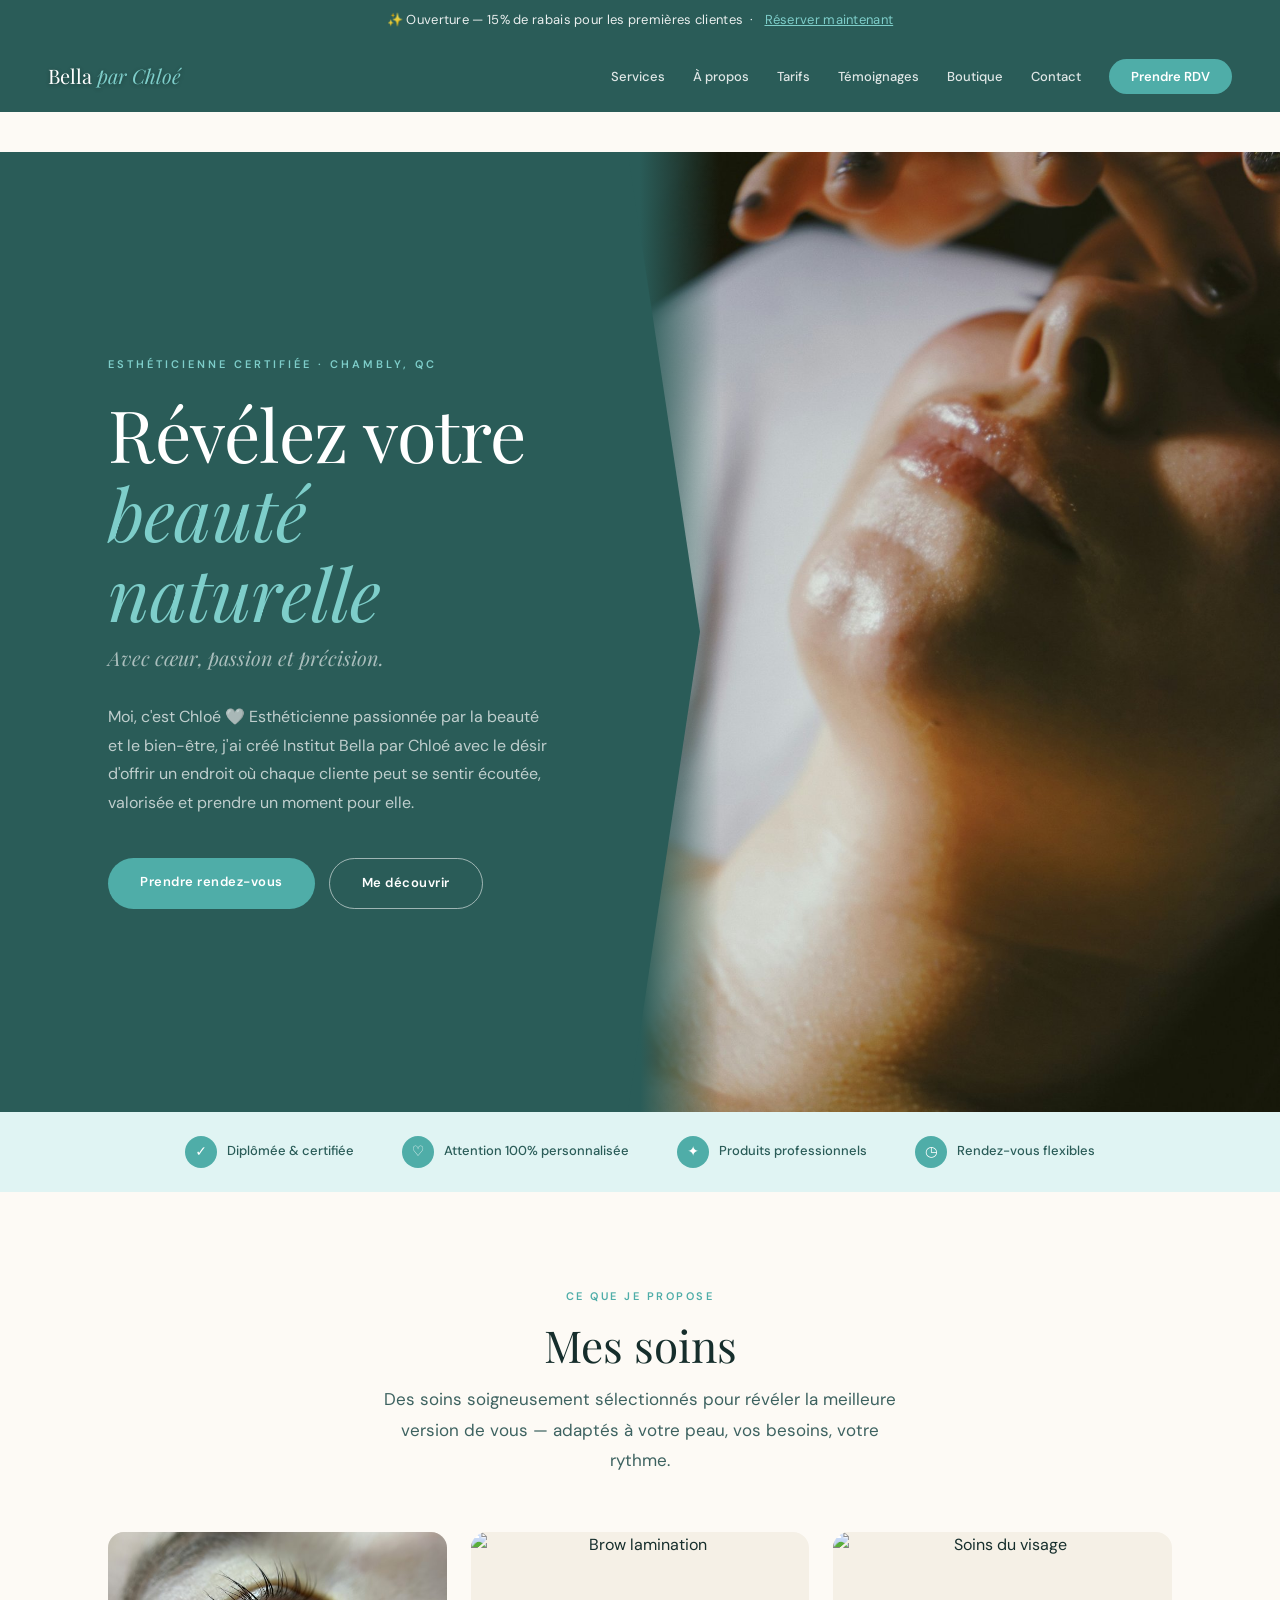
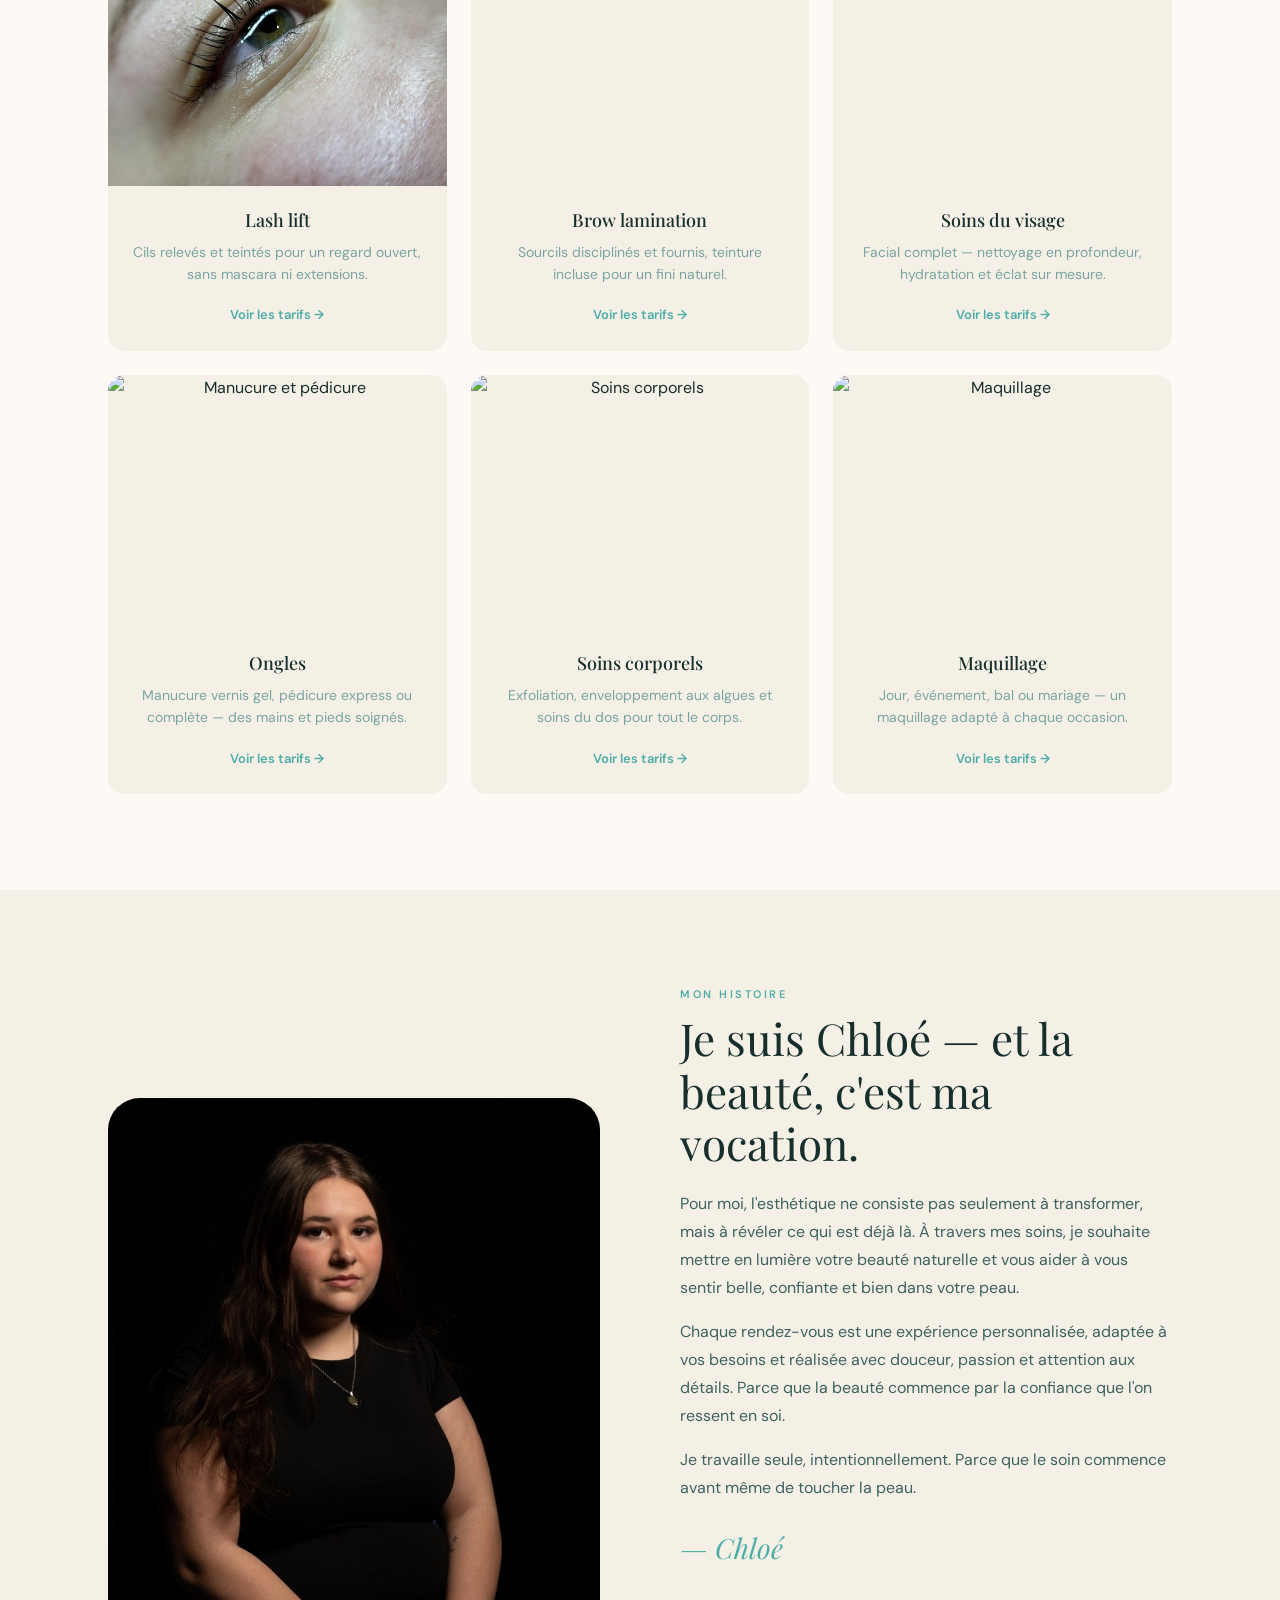
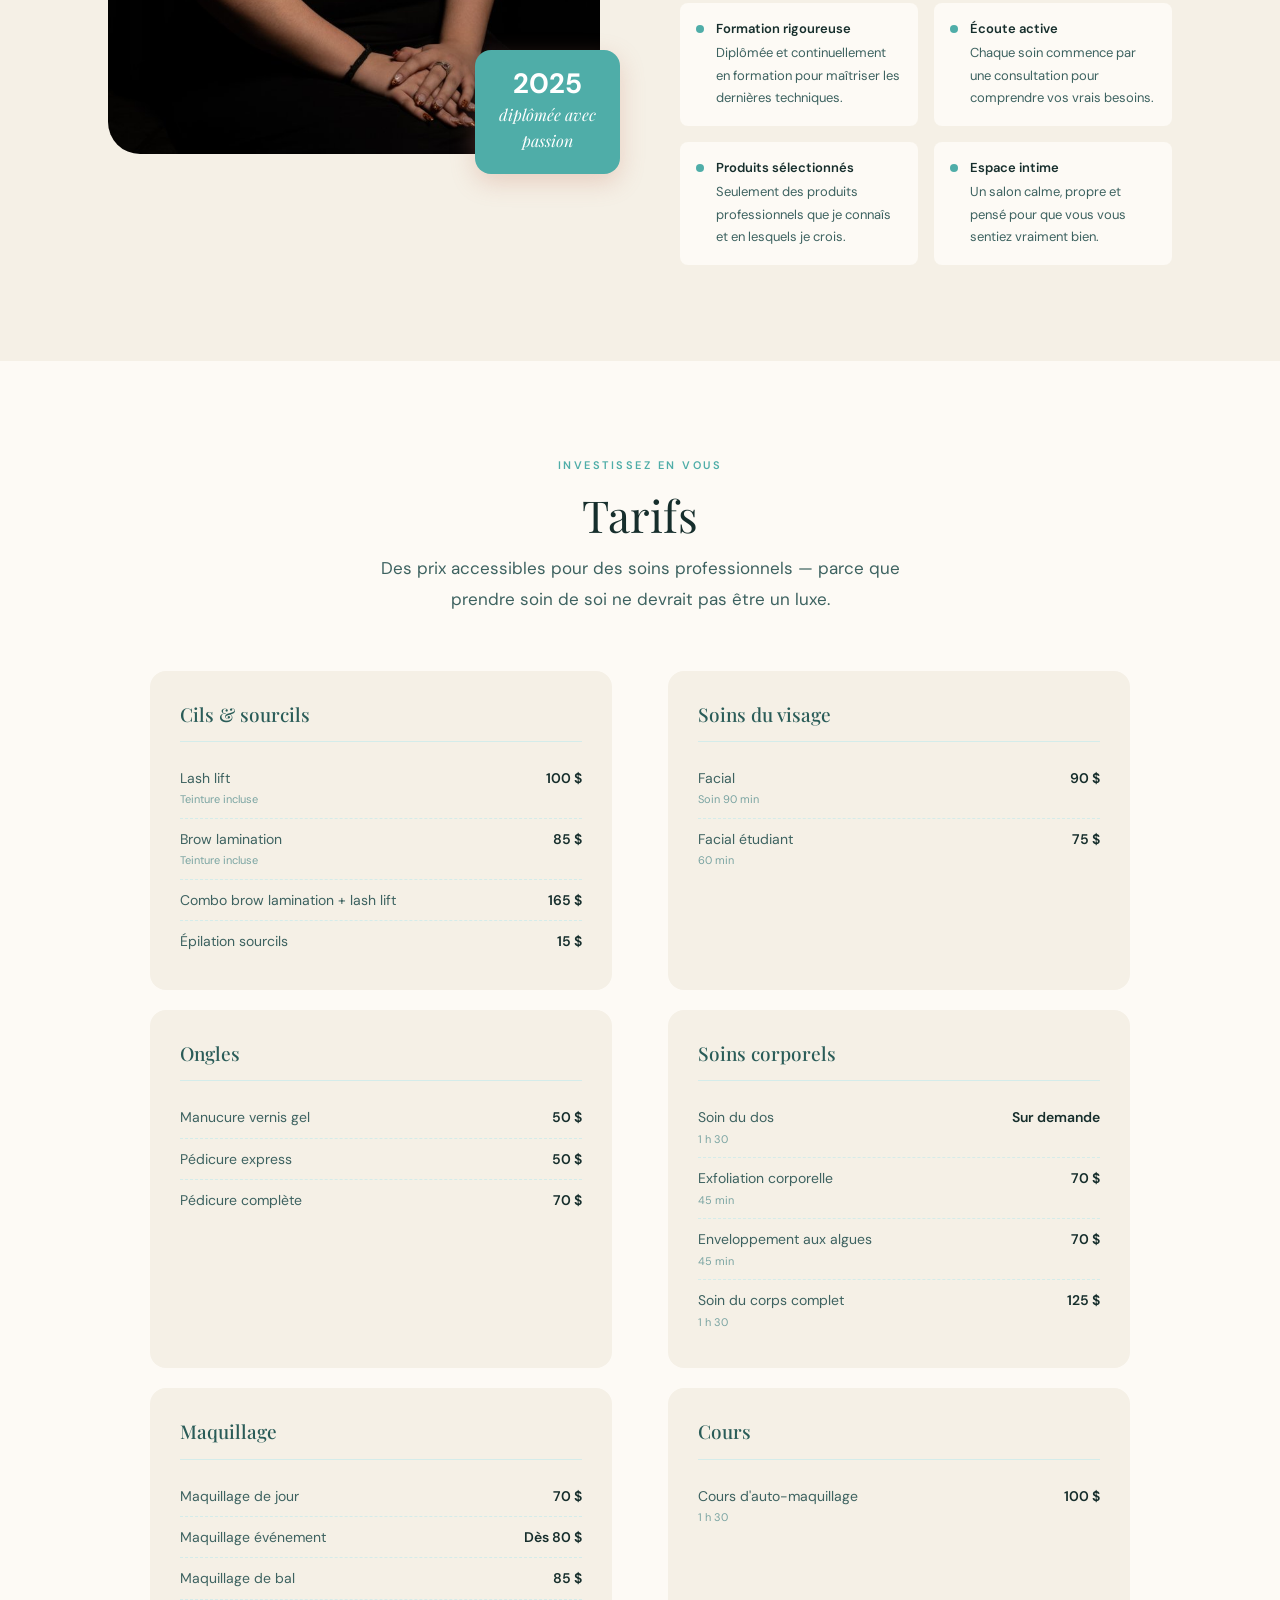
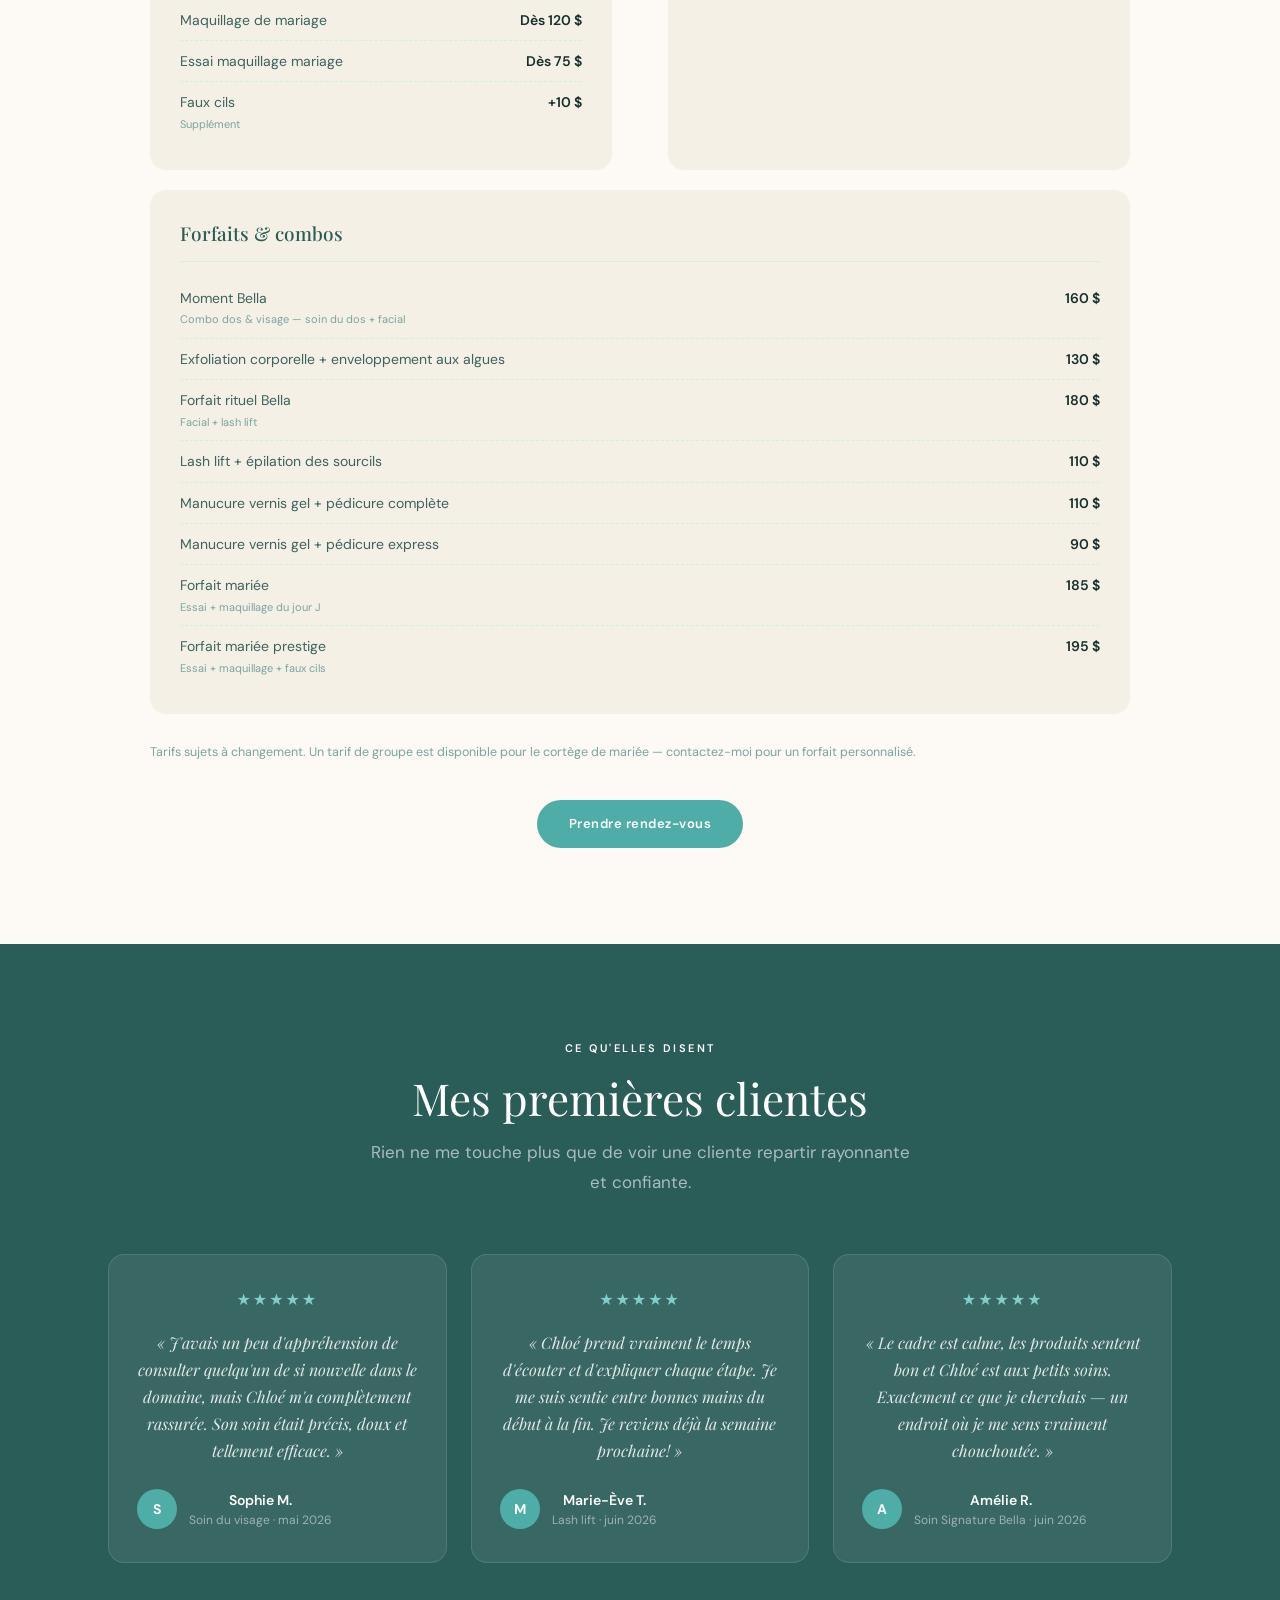
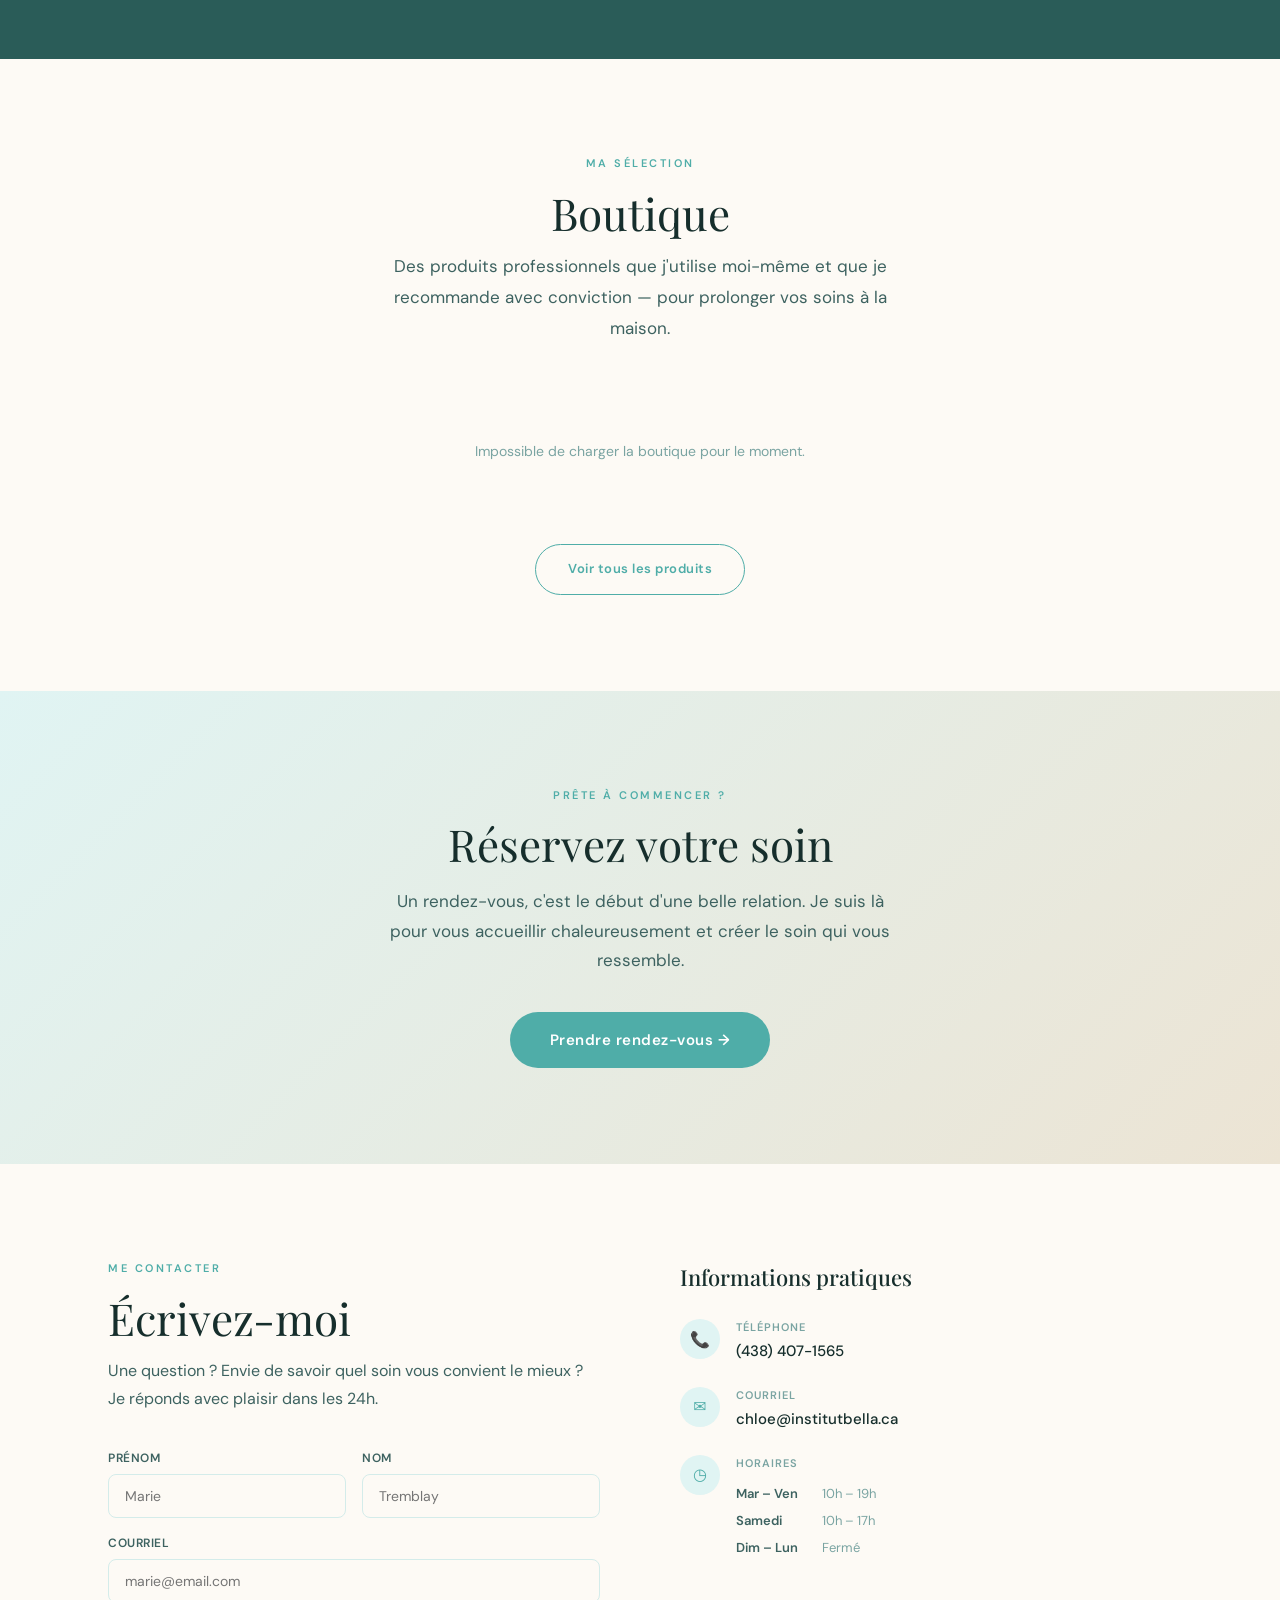
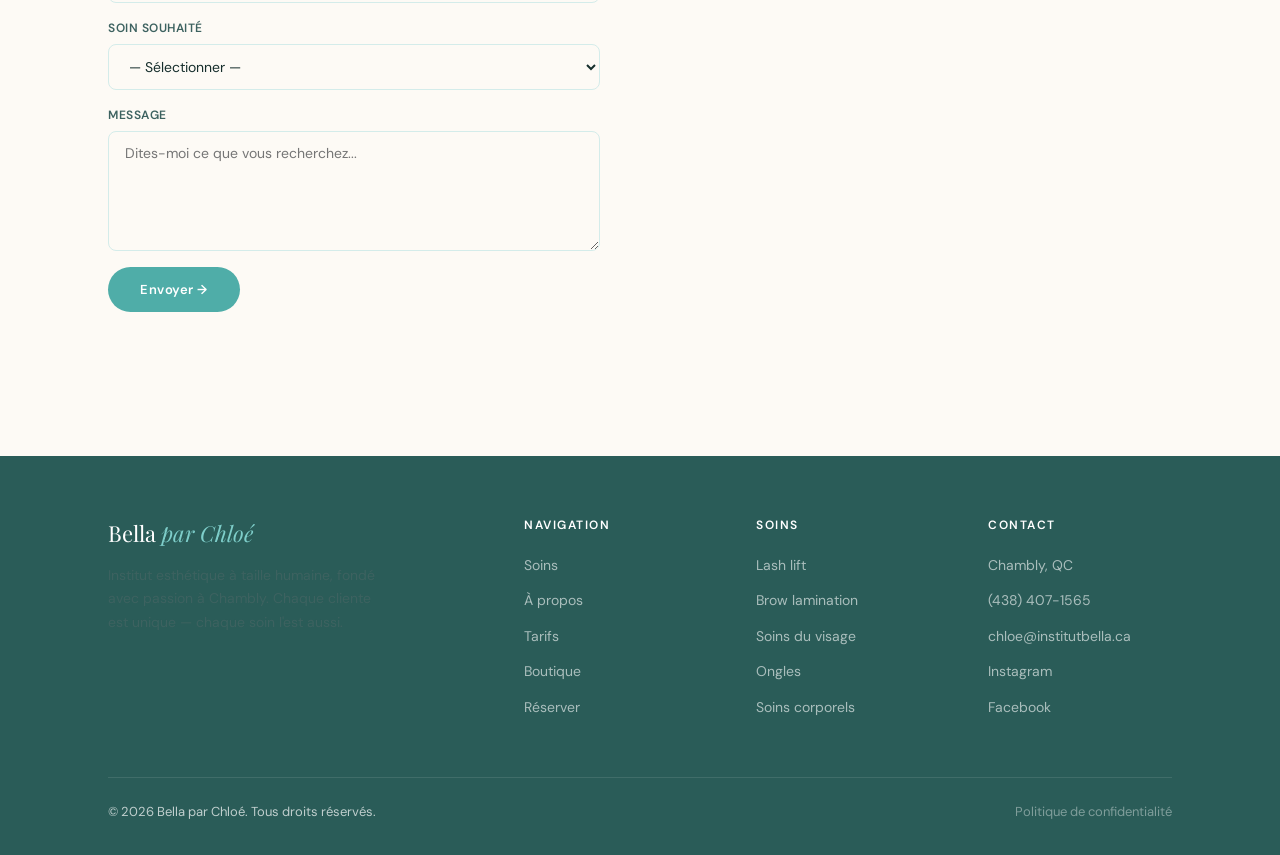
==== index.html @ 5f9c28c4 "Remove home street address from contact section; restore phone icon" ====
<!DOCTYPE html>
<html lang="fr">
<head>
  <meta charset="UTF-8">
  <meta name="viewport" content="width=device-width, initial-scale=1.0">
  <title>Bella par Chloé — Variant C (Warm Personal Brand)</title>
  <link rel="preconnect" href="https://fonts.googleapis.com">
  <link rel="preconnect" href="https://fonts.gstatic.com" crossorigin>
  <link rel="preload" as="image" href="images/hero-facial.jpg" fetchpriority="high">
  <link href="https://fonts.googleapis.com/css2?family=Playfair+Display:ital,wght@0,400;0,500;1,400;1,500&family=DM+Sans:wght@300;400;500;600&display=swap" rel="stylesheet">
  <link rel="stylesheet" href="css/shared.css">
  <style>
    body { overflow-x: hidden; }

    /* ── TYPOGRAPHY ── */
    h1 {
      font-family: var(--font-display);
      font-size: clamp(42px, 6vw, 72px);
      font-weight: 400;
      line-height: 1.1;
      letter-spacing: -0.5px;
      color: var(--ink);
    }
    h2 {
      font-family: var(--font-display);
      font-size: clamp(28px, 4vw, 44px);
      font-weight: 400;
      line-height: 1.2;
      color: var(--ink);
      margin-bottom: 12px;
    }
    h3 {
      font-family: var(--font-display);
      font-size: 22px;
      font-weight: 500;
      color: var(--ink);
      margin-bottom: 8px;
    }
    h4 {
      font-family: var(--font-body);
      font-size: 11px;
      font-weight: 600;
      letter-spacing: 2.5px;
      text-transform: uppercase;
      color: var(--rose);
      margin-bottom: 14px;
    }
    p { color: var(--ink-soft); line-height: 1.75; }

    /* ── LAYOUT ── */
    .section {
      padding: var(--section-pad) 0;
    }
    .text-center { text-align: center; }
    .section-subtitle {
      font-size: 17px;
      color: var(--ink-soft);
      max-width: 540px;
      margin: 0 auto 56px;
      line-height: 1.8;
    }

    /* ── ANNOUNCEMENT ── */
    .announcement {
      background: var(--plum);
      color: rgba(255,255,255,0.9);
      text-align: center;
      font-size: 13px;
      font-weight: 400;
      letter-spacing: 0.3px;
      padding: 10px 20px;
      height: 40px;
      display: flex;
      align-items: center;
      justify-content: center;
      gap: 8px;
      transition: transform 0.3s;
      position: relative;
      z-index: 200;
    }
    .announcement a { color: var(--rose-light); text-decoration: underline; }

    /* ── NAV ── */
    .nav {
      position: fixed;
      top: 40px;
      left: 0; right: 0;
      z-index: 100;
      padding: 0 48px;
      height: 72px;
      display: flex;
      align-items: center;
      justify-content: space-between;
      background: var(--plum);
      transition: background 0.4s, box-shadow 0.3s, top 0.3s;
    }
    .nav.scrolled {
      background: rgba(253, 250, 247, 0.96);
      backdrop-filter: blur(12px);
      box-shadow: 0 1px 0 var(--divider);
    }
    .nav-logo {
      font-family: var(--font-display);
      font-size: 20px;
      font-weight: 400;
      color: #fff;
      white-space: nowrap;
      flex-shrink: 0;
      transition: color 0.3s;
      text-shadow: 0 1px 4px rgba(0,0,0,0.3);
    }
    .nav-logo em { font-style: italic; color: var(--rose-light); }
    .nav.scrolled .nav-logo { color: var(--ink); }
    .nav.scrolled .nav-logo em { color: var(--rose); }
    .nav-links {
      display: flex;
      align-items: center;
      gap: 28px;
      list-style: none;
      margin: 0; padding: 0;
    }
    .nav-links li { list-style: none; }
    .nav-links li::marker { content: ''; display: none; }
    .nav-link {
      font-size: 13px;
      font-weight: 500;
      color: rgba(255,255,255,0.85);
      transition: color 0.3s;
      white-space: nowrap;
    }
    .nav.scrolled .nav-link { color: var(--ink-soft); }
    .nav-link:hover, .nav.scrolled .nav-link:hover { color: var(--rose); }
    .nav-cta {
      font-size: 13px;
      font-weight: 600;
      padding: 9px 22px;
      background: var(--rose);
      color: #fff;
      border-radius: var(--radius-pill);
      transition: all 0.3s;
      white-space: nowrap;
    }
    .nav-cta:hover { background: var(--rose-hover); transform: translateY(-1px); }
    .nav.scrolled .nav-cta { background: var(--rose); color: #fff; }

    /* hamburger */
    .nav-hamburger {
      display: none;
      flex-direction: column;
      gap: 5px;
      cursor: pointer;
      padding: 4px;
      background: none;
      border: none;
      appearance: none;
      -webkit-appearance: none;
      list-style: none;
      flex-shrink: 0;
      outline: none;
    }
    .nav-hamburger span {
      display: block;
      width: 24px;
      height: 2px;
      background: rgba(255,255,255,0.85);
      transition: all 0.3s;
      border-radius: 2px;
      pointer-events: none;
    }
    .nav.scrolled .nav-hamburger span { background: var(--ink); }
    .nav-hamburger.open span:nth-child(1) { transform: translateY(7px) rotate(45deg); }
    .nav-hamburger.open span:nth-child(2) { opacity: 0; }
    .nav-hamburger.open span:nth-child(3) { transform: translateY(-7px) rotate(-45deg); }

    /* mobile drawer */
    .nav-drawer {
      display: none;
      position: fixed;
      top: 112px;
      left: 0; right: 0;
      background: var(--cream);
      box-shadow: 0 8px 32px rgba(74, 45, 53, 0.12);
      z-index: 99;
      padding: 16px 32px 32px;
      flex-direction: column;
      border-top: 2px solid var(--rose-pale);
    }
    .nav-drawer.open { display: flex; }
    .nav-drawer a {
      display: block;
      padding: 14px 0;
      font-size: 14px;
      font-weight: 500;
      color: var(--ink-soft);
      border-bottom: 1px solid var(--divider);
      transition: color 0.2s;
    }
    .nav-drawer a:last-child { border-bottom: none; }
    .nav-drawer a:hover { color: var(--rose); }
    .nav-drawer .drawer-cta {
      margin-top: 16px;
      text-align: center;
      background: var(--rose);
      color: #fff;
      border-radius: var(--radius-pill);
      border-bottom: none;
      padding: 14px;
    }
    .nav-drawer .drawer-cta:hover { background: var(--rose-hover); color: #fff; }

    /* ── HERO ── */
    .hero {
      position: relative;
      min-height: 100vh;
      display: grid;
      grid-template-columns: 1fr 1fr;
      padding-top: 112px;
    }
    .hero-left {
      background: var(--plum);
      display: flex;
      flex-direction: column;
      justify-content: center;
      padding: 80px clamp(32px, 5vw, 80px) 80px clamp(32px, calc((100vw - 1160px)/2 + 48px), 160px);
      position: relative;
    }
    .hero-left::after {
      content: '';
      position: absolute;
      right: -60px;
      top: 0; bottom: 0;
      width: 120px;
      background: var(--plum);
      clip-path: polygon(0 0, 40% 0, 100% 50%, 40% 100%, 0 100%);
      z-index: 2;
    }
    .hero-tagline {
      font-size: 11px;
      font-weight: 600;
      letter-spacing: 3px;
      text-transform: uppercase;
      color: var(--rose-light);
      margin-bottom: 20px;
    }
    .hero h1 { color: #fff; margin-bottom: 8px; }
    .hero h1 em { font-style: italic; color: var(--rose-light); }
    .hero-sub {
      font-family: var(--font-display);
      font-size: 20px;
      font-weight: 400;
      font-style: italic;
      color: rgba(255,255,255,0.6);
      margin-bottom: 28px;
    }
    .hero-body {
      font-size: 16px;
      color: rgba(255,255,255,0.7);
      line-height: 1.8;
      max-width: 440px;
      margin-bottom: 40px;
    }
    .hero-btns { display: flex; gap: 14px; flex-wrap: wrap; }
    .hero-right {
      position: relative;
      overflow: hidden;
    }
    .hero-right img {
      width: 100%; height: 100%;
      object-fit: cover;
      object-position: center top;
    }
    .hero-right::before {
      content: '';
      position: absolute;
      left: 0; top: 0; bottom: 0;
      width: 80px;
      background: linear-gradient(90deg, var(--plum), transparent);
      z-index: 1;
    }

    /* ── TRUST BAR ── */
    .trust-bar {
      background: var(--rose-pale);
      padding: 24px 0;
    }
    .trust-bar-inner {
      display: flex;
      align-items: center;
      justify-content: center;
      gap: 48px;
      flex-wrap: wrap;
    }
    .trust-item {
      display: flex;
      align-items: center;
      gap: 10px;
      font-size: 13px;
      font-weight: 500;
      color: var(--plum);
    }
    .trust-icon {
      width: 32px; height: 32px;
      background: var(--rose);
      border-radius: 50%;
      display: flex;
      align-items: center;
      justify-content: center;
      color: #fff;
      font-size: 14px;
      flex-shrink: 0;
    }

    /* ── SERVICES ── */
    .services-grid {
      display: grid;
      grid-template-columns: repeat(3, 1fr);
      gap: 24px;
    }
    .service-card {
      background: var(--sand);
      border-radius: var(--radius-md);
      overflow: hidden;
      transition: transform 0.3s, box-shadow 0.3s;
      cursor: pointer;
    }
    .service-card:hover {
      transform: translateY(-4px);
      box-shadow: 0 12px 32px rgba(74, 45, 53, 0.12);
    }
    .service-img {
      aspect-ratio: 4/3;
      overflow: hidden;
    }
    .service-img img {
      width: 100%; height: 100%;
      object-fit: cover;
      transition: transform 0.5s ease;
    }
    .service-card:hover .service-img img { transform: scale(1.05); }
    .service-body { padding: 20px 24px 24px; }
    .service-body h3 { font-size: 18px; margin-bottom: 6px; }
    .service-body p { font-size: 14px; color: var(--muted); line-height: 1.6; margin-bottom: 16px; }
    .service-link {
      font-size: 13px;
      font-weight: 600;
      color: var(--rose);
      display: inline-flex;
      align-items: center;
      gap: 6px;
      transition: gap 0.2s;
    }
    .service-link:hover { gap: 10px; }

    /* ── ABOUT — JE SUIS CHLOÉ ── */
    .about-section { background: var(--sand); }
    .about-grid {
      display: grid;
      grid-template-columns: 1fr 1fr;
      gap: 80px;
      align-items: center;
    }
    .about-img-wrap {
      position: relative;
    }
    .about-img-main {
      border-radius: var(--radius-lg);
      overflow: hidden;
      aspect-ratio: 3/4;
    }
    .about-img-main img { width: 100%; height: 100%; object-fit: cover; }
    .about-badge {
      position: absolute;
      bottom: -20px;
      right: -20px;
      background: var(--rose);
      color: #fff;
      border-radius: var(--radius-md);
      padding: 20px 24px;
      font-family: var(--font-display);
      font-size: 16px;
      font-style: italic;
      text-align: center;
      box-shadow: 0 8px 24px rgba(200,129,106,0.3);
    }
    .about-badge strong {
      display: block;
      font-family: var(--font-body);
      font-size: 28px;
      font-style: normal;
      font-weight: 700;
      line-height: 1;
      margin-bottom: 4px;
    }
    .about-content h4 { margin-bottom: 8px; }
    .about-content h2 { margin-bottom: 20px; }
    .about-content p { margin-bottom: 16px; font-size: 16px; }
    .about-signature {
      font-family: var(--font-display);
      font-size: 28px;
      font-style: italic;
      color: var(--rose);
      margin-top: 24px;
    }
    .about-values {
      display: grid;
      grid-template-columns: 1fr 1fr;
      gap: 16px;
      margin-top: 32px;
    }
    .about-value {
      background: var(--cream);
      border-radius: var(--radius-sm);
      padding: 16px;
      display: flex;
      gap: 12px;
      align-items: flex-start;
    }
    .value-dot {
      width: 8px; height: 8px;
      border-radius: 50%;
      background: var(--rose);
      flex-shrink: 0;
      margin-top: 6px;
    }
    .about-value p { font-size: 13px; color: var(--ink-soft); margin: 0; }
    .about-value strong { display: block; font-size: 13px; font-weight: 600; color: var(--ink); margin-bottom: 2px; }

    /* ── PRICING ── */
    .pricing-grid {
      display: grid;
      grid-template-columns: repeat(3, 1fr);
      gap: 24px;
      max-width: 900px;
      margin: 0 auto;
    }
    .pricing-card {
      background: var(--sand);
      border-radius: var(--radius-md);
      padding: 36px 28px;
      position: relative;
      transition: transform 0.3s, box-shadow 0.3s;
      border: 1.5px solid transparent;
    }
    .pricing-card:hover {
      transform: translateY(-4px);
      box-shadow: 0 12px 32px rgba(74,45,53,0.1);
    }
    .pricing-card.featured {
      background: var(--plum);
      border-color: var(--rose);
    }
    .pricing-card.featured h3,
    .pricing-card.featured .price,
    .pricing-card.featured .price-period,
    .pricing-card.featured li { color: #fff; }
    .pricing-card.featured .pricing-desc { color: rgba(255,255,255,0.65); }
    .pricing-badge {
      position: absolute;
      top: -12px; left: 50%; transform: translateX(-50%);
      background: var(--rose);
      color: #fff;
      font-size: 11px;
      font-weight: 600;
      letter-spacing: 1px;
      text-transform: uppercase;
      padding: 4px 16px;
      border-radius: var(--radius-pill);
    }
    .pricing-card h3 { font-size: 18px; margin-bottom: 6px; color: var(--ink); }
    .pricing-desc { font-size: 13px; color: var(--muted); margin-bottom: 24px; }
    .price { font-family: var(--font-display); font-size: 44px; font-weight: 400; color: var(--ink); line-height: 1; }
    .price-period { font-size: 13px; color: var(--muted); margin-bottom: 24px; margin-top: 4px; }
    .pricing-features { list-style: none; margin-bottom: 28px; }
    .pricing-features li {
      font-size: 14px;
      color: var(--ink-soft);
      padding: 8px 0;
      border-bottom: 1px solid var(--divider);
      display: flex;
      align-items: center;
      gap: 8px;
    }
    .pricing-features li::before { content: '✓'; color: var(--rose); font-weight: 700; flex-shrink: 0; }
    .pricing-card.featured .pricing-features li { border-color: rgba(255,255,255,0.15); }
    .pricing-card.featured .pricing-features li::before { color: var(--rose-light); }

    /* ── PRICE MENU (real service list) ── */
    .price-categories {
      display: grid;
      grid-template-columns: repeat(2, 1fr);
      gap: 20px 56px;
      text-align: left;
      max-width: 980px;
      margin: 48px auto 0;
    }
    .price-category {
      background: var(--sand);
      border-radius: var(--radius-md);
      padding: 28px 30px;
    }
    .price-category h3 {
      font-family: var(--font-display);
      font-size: 19px;
      font-weight: 500;
      color: var(--plum);
      margin-bottom: 16px;
      padding-bottom: 12px;
      border-bottom: 1px solid var(--divider);
    }
    .price-list { list-style: none; }
    .price-list li {
      display: flex;
      align-items: baseline;
      justify-content: space-between;
      gap: 12px;
      padding: 9px 0;
      border-bottom: 1px dashed var(--divider);
      font-size: 14px;
    }
    .price-list li:last-child { border-bottom: none; }
    .price-list .item-name { color: var(--ink-soft); }
    .price-list .item-name small { display: block; color: var(--muted); font-size: 11px; margin-top: 2px; }
    .price-list .item-price { color: var(--ink); font-weight: 600; white-space: nowrap; font-family: var(--font-body); }
    .price-category.full { grid-column: 1 / -1; }
    .price-note {
      max-width: 980px;
      margin: 28px auto 0;
      font-size: 12.5px;
      color: var(--muted);
      text-align: left;
      line-height: 1.7;
    }
    @media (max-width: 800px) {
      .price-categories { grid-template-columns: 1fr; }
    }

    /* ── TESTIMONIALS ── */
    .testimonials-section { background: var(--plum); }
    .testimonials-section h2, .testimonials-section h4 { color: #fff; }
    .testimonials-section .section-subtitle { color: rgba(255,255,255,0.6); }
    .testimonials-grid {
      display: grid;
      grid-template-columns: repeat(3, 1fr);
      gap: 24px;
    }
    .testimonial-card {
      background: rgba(255,255,255,0.07);
      border: 1px solid rgba(255,255,255,0.12);
      border-radius: var(--radius-md);
      padding: 32px 28px;
      transition: background 0.3s;
    }
    .testimonial-card:hover { background: rgba(255,255,255,0.11); }
    .stars { color: var(--rose-light); font-size: 16px; letter-spacing: 2px; margin-bottom: 16px; }
    .testimonial-text {
      font-family: var(--font-display);
      font-size: 16px;
      font-style: italic;
      color: rgba(255,255,255,0.85);
      line-height: 1.7;
      margin-bottom: 24px;
    }
    .testimonial-author {
      display: flex;
      align-items: center;
      gap: 12px;
    }
    .author-avatar {
      width: 40px; height: 40px;
      border-radius: 50%;
      background: var(--rose);
      display: flex;
      align-items: center;
      justify-content: center;
      color: #fff;
      font-weight: 700;
      font-size: 14px;
      flex-shrink: 0;
    }
    .author-name { font-size: 14px; font-weight: 600; color: #fff; }
    .author-detail { font-size: 12px; color: rgba(255,255,255,0.5); }

    /* ── BOOKING CTA ── */
    .booking-cta {
      background: linear-gradient(135deg, var(--rose-pale) 0%, var(--sand-mid) 100%);
      text-align: center;
      padding: var(--section-pad) 0;
    }
    .booking-cta h2 { margin-bottom: 16px; }
    .booking-cta p { font-size: 17px; color: var(--ink-soft); max-width: 520px; margin: 0 auto 36px; }
    .booking-cta .btn-rose { font-size: 15px; padding: 16px 40px; }

    /* ── CONTACT ── */
    .contact-grid {
      display: grid;
      grid-template-columns: 1fr 1fr;
      gap: 80px;
      align-items: start;
    }
    .contact-form { display: flex; flex-direction: column; gap: 16px; }
    .form-row { display: grid; grid-template-columns: 1fr 1fr; gap: 16px; }
    .form-group { display: flex; flex-direction: column; gap: 6px; }
    .form-group label { font-size: 12px; font-weight: 600; letter-spacing: 0.5px; text-transform: uppercase; color: var(--ink-soft); }
    .form-group input,
    .form-group select,
    .form-group textarea {
      padding: 12px 16px;
      border: 1.5px solid var(--divider);
      border-radius: var(--radius-sm);
      font-family: var(--font-body);
      font-size: 14px;
      color: var(--ink);
      background: var(--cream);
      transition: border-color 0.2s;
      outline: none;
    }
    .form-group input:focus,
    .form-group select:focus,
    .form-group textarea:focus { border-color: var(--rose); }
    .form-group textarea { resize: vertical; min-height: 120px; }
    .contact-info h3 { margin-bottom: 24px; }
    .info-item {
      display: flex;
      gap: 16px;
      margin-bottom: 24px;
      align-items: flex-start;
    }
    .info-icon {
      width: 40px; height: 40px;
      border-radius: 50%;
      background: var(--rose-pale);
      display: flex; align-items: center; justify-content: center;
      color: var(--rose); font-size: 16px; flex-shrink: 0;
    }
    .info-label { font-size: 11px; font-weight: 600; text-transform: uppercase; letter-spacing: 1px; color: var(--muted); }
    .info-value { font-size: 15px; color: var(--ink); font-weight: 500; margin-top: 2px; }
    .hours-grid { display: grid; grid-template-columns: auto 1fr; gap: 6px 24px; margin-top: 12px; }
    .hours-day { font-size: 13px; font-weight: 600; color: var(--ink-soft); }
    .hours-time { font-size: 13px; color: var(--muted); }

    /* ── FOOTER ── */
    .footer { background: var(--plum); color: rgba(255,255,255,0.7); padding: 60px 0 32px; }
    .footer-grid {
      display: grid;
      grid-template-columns: 2fr 1fr 1fr 1fr;
      gap: 48px;
      margin-bottom: 48px;
    }
    .footer-brand .logo { font-family: var(--font-display); font-size: 22px; color: #fff; margin-bottom: 12px; }
    .footer-brand .logo em { font-style: italic; color: var(--rose-light); }
    .footer-brand p { font-size: 14px; line-height: 1.7; max-width: 280px; }
    .footer-col h5 { font-size: 12px; font-weight: 600; letter-spacing: 1.5px; text-transform: uppercase; color: #fff; margin-bottom: 16px; }
    .footer-links li { margin-bottom: 10px; }
    .footer-links a { font-size: 14px; color: rgba(255,255,255,0.6); transition: color 0.2s; }
    .footer-links a:hover { color: var(--rose-light); }
    .footer-bottom {
      border-top: 1px solid rgba(255,255,255,0.1);
      padding-top: 24px;
      display: flex;
      justify-content: space-between;
      align-items: center;
      font-size: 13px;
    }

    /* ── RESPONSIVE ── */
    @media (max-width: 1024px) {
      .nav { padding: 0 24px; }
      .nav-links { display: none; }
      .nav-hamburger { display: flex; }
      .hero { grid-template-columns: 1fr; }
      .hero-left::after { display: none; }
      .hero-right { display: none; }
      .hero-left { padding: 60px 32px; }
      .about-grid { grid-template-columns: 1fr; gap: 40px; }
      .about-badge { right: 20px; }
      .contact-grid { grid-template-columns: 1fr; }
      .footer-grid { grid-template-columns: 1fr 1fr; }
      .services-grid { grid-template-columns: repeat(2, 1fr); }
      .products-grid { grid-template-columns: repeat(2, 1fr); }
    }
    @media (max-width: 768px) {
      :root { --section-pad: 64px; }
      .container { padding: 0 24px; }
      .trust-bar-inner { gap: 24px; }
      .pricing-grid { grid-template-columns: 1fr; max-width: 360px; margin: 0 auto; }
      .testimonials-grid { grid-template-columns: 1fr; }
      .footer-grid { grid-template-columns: 1fr; gap: 32px; }
      .footer-bottom { flex-direction: column; gap: 8px; text-align: center; }
      .form-row { grid-template-columns: 1fr; }
    }
    @media (max-width: 480px) {
      .services-grid { grid-template-columns: 1fr; }
      .products-grid { grid-template-columns: 1fr; }
    }
  </style>
</head>
<body>

  <!-- ANNOUNCEMENT -->
  <div class="announcement" id="announcement">
    ✨ Ouverture — 15% de rabais pour les premières clientes &nbsp;·&nbsp;
    <a href="#booking">Réserver maintenant</a>
  </div>

  <!-- NAV -->
  <nav class="nav" id="navbar">
    <a href="#" class="nav-logo">Bella <em>par Chloé</em></a>
    <ul class="nav-links">
      <li><a href="#services" class="nav-link">Services</a></li>
      <li><a href="#about" class="nav-link">À propos</a></li>
      <li><a href="#pricing" class="nav-link">Tarifs</a></li>
      <li><a href="#testimonials" class="nav-link">Témoignages</a></li>
      <li><a href="#boutique" class="nav-link">Boutique</a></li>
      <li><a href="#contact" class="nav-link">Contact</a></li>
      <li><a href="#booking" class="nav-cta">Prendre RDV</a></li>
    </ul>
    <button class="nav-hamburger" id="hamburger" aria-label="Menu">
      <span></span><span></span><span></span>
    </button>
  </nav>

  <!-- MOBILE DRAWER -->
  <div class="nav-drawer" id="nav-drawer">
    <a href="#services">Services</a>
    <a href="#about">À propos</a>
    <a href="#pricing">Tarifs</a>
    <a href="#testimonials">Témoignages</a>
    <a href="#boutique">Boutique</a>
    <a href="#contact">Contact</a>
    <a href="#booking" class="drawer-cta">Prendre rendez-vous</a>
  </div>

  <!-- HERO -->
  <section class="hero" id="home">
    <div class="hero-left">
      <p class="hero-tagline">Esthéticienne certifiée · Chambly, QC</p>
      <h1>Révélez votre<br><em>beauté naturelle</em></h1>
      <p class="hero-sub">Avec cœur, passion et précision.</p>
      <p class="hero-body">Moi, c'est Chloé 🤍 Esthéticienne passionnée par la beauté et le bien-être, j'ai créé Institut Bella par Chloé avec le désir d'offrir un endroit où chaque cliente peut se sentir écoutée, valorisée et prendre un moment pour elle.</p>
      <div class="hero-btns">
        <a href="#booking" class="btn btn-rose">Prendre rendez-vous</a>
        <a href="#about" class="btn" style="background:transparent;color:#fff;border:1.5px solid rgba(255,255,255,0.55);">Me découvrir</a>
      </div>
    </div>
    <div class="hero-right">
      <img src="images/hero-facial.jpg" alt="Soin du visage en cours" fetchpriority="high" loading="eager">
    </div>
  </section>

  <!-- TRUST BAR -->
  <div class="trust-bar">
    <div class="container">
      <div class="trust-bar-inner">
        <div class="trust-item">
          <div class="trust-icon">✓</div>
          Diplômée & certifiée
        </div>
        <div class="trust-item">
          <div class="trust-icon">♡</div>
          Attention 100% personnalisée
        </div>
        <div class="trust-item">
          <div class="trust-icon">✦</div>
          Produits professionnels
        </div>
        <div class="trust-item">
          <div class="trust-icon">◷</div>
          Rendez-vous flexibles
        </div>
      </div>
    </div>
  </div>

  <!-- SERVICES -->
  <section class="section" id="services">
    <div class="container text-center">
      <h4>Ce que je propose</h4>
      <h2>Mes soins</h2>
      <p class="section-subtitle">Des soins soigneusement sélectionnés pour révéler la meilleure version de vous — adaptés à votre peau, vos besoins, votre rythme.</p>
      <div class="services-grid">

        <div class="service-card">
          <div class="service-img">
            <img src="images/lash-lift/IMG_3673.jpg" alt="Lash lift">
          </div>
          <div class="service-body">
            <h3>Lash lift</h3>
            <p>Cils relevés et teintés pour un regard ouvert, sans mascara ni extensions.</p>
            <a href="#pricing" class="service-link">Voir les tarifs →</a>
          </div>
        </div>

        <div class="service-card">
          <div class="service-img">
            <img src="https://images.unsplash.com/photo-1487412947147-5cebf100ffc2?w=600&q=80" alt="Brow lamination">
          </div>
          <div class="service-body">
            <h3>Brow lamination</h3>
            <p>Sourcils disciplinés et fournis, teinture incluse pour un fini naturel.</p>
            <a href="#pricing" class="service-link">Voir les tarifs →</a>
          </div>
        </div>

        <div class="service-card">
          <div class="service-img">
            <img src="https://images.unsplash.com/photo-1522337360788-8b13dee7a37e?w=600&q=80" alt="Soins du visage">
          </div>
          <div class="service-body">
            <h3>Soins du visage</h3>
            <p>Facial complet — nettoyage en profondeur, hydratation et éclat sur mesure.</p>
            <a href="#pricing" class="service-link">Voir les tarifs →</a>
          </div>
        </div>

        <div class="service-card">
          <div class="service-img">
            <img src="https://images.unsplash.com/photo-1604654894610-df63bc536371?w=600&q=80" alt="Manucure et pédicure">
          </div>
          <div class="service-body">
            <h3>Ongles</h3>
            <p>Manucure vernis gel, pédicure express ou complète — des mains et pieds soignés.</p>
            <a href="#pricing" class="service-link">Voir les tarifs →</a>
          </div>
        </div>

        <div class="service-card">
          <div class="service-img">
            <img src="https://images.unsplash.com/photo-1519823551278-64ac92734fb1?w=600&q=80" alt="Soins corporels">
          </div>
          <div class="service-body">
            <h3>Soins corporels</h3>
            <p>Exfoliation, enveloppement aux algues et soins du dos pour tout le corps.</p>
            <a href="#pricing" class="service-link">Voir les tarifs →</a>
          </div>
        </div>

        <div class="service-card">
          <div class="service-img">
            <img src="https://images.unsplash.com/photo-1487412720507-e7ab37603c6f?w=600&q=80" alt="Maquillage">
          </div>
          <div class="service-body">
            <h3>Maquillage</h3>
            <p>Jour, événement, bal ou mariage — un maquillage adapté à chaque occasion.</p>
            <a href="#pricing" class="service-link">Voir les tarifs →</a>
          </div>
        </div>

      </div>
    </div>
  </section>

  <!-- ABOUT -->
  <section class="section about-section" id="about">
    <div class="container">
      <div class="about-grid">
        <div class="about-img-wrap">
          <div class="about-img-main">
            <img src="images/chloe-about.jpg" alt="Chloé — esthéticienne" style="object-position: center 20%;">
          </div>
          <div class="about-badge">
            <strong>2025</strong>
            diplômée avec<br>passion
          </div>
        </div>
        <div class="about-content">
          <h4>Mon histoire</h4>
          <h2>Je suis Chloé — et la beauté, c'est ma vocation.</h2>
          <p>Pour moi, l'esthétique ne consiste pas seulement à transformer, mais à révéler ce qui est déjà là. À travers mes soins, je souhaite mettre en lumière votre beauté naturelle et vous aider à vous sentir belle, confiante et bien dans votre peau.</p>
          <p>Chaque rendez-vous est une expérience personnalisée, adaptée à vos besoins et réalisée avec douceur, passion et attention aux détails. Parce que la beauté commence par la confiance que l'on ressent en soi.</p>
          <p>Je travaille seule, intentionnellement. Parce que le soin commence avant même de toucher la peau.</p>
          <div class="about-signature">— Chloé</div>
          <div class="about-values">
            <div class="about-value">
              <div class="value-dot"></div>
              <div>
                <strong>Formation rigoureuse</strong>
                <p>Diplômée et continuellement en formation pour maîtriser les dernières techniques.</p>
              </div>
            </div>
            <div class="about-value">
              <div class="value-dot"></div>
              <div>
                <strong>Écoute active</strong>
                <p>Chaque soin commence par une consultation pour comprendre vos vrais besoins.</p>
              </div>
            </div>
            <div class="about-value">
              <div class="value-dot"></div>
              <div>
                <strong>Produits sélectionnés</strong>
                <p>Seulement des produits professionnels que je connaîs et en lesquels je crois.</p>
              </div>
            </div>
            <div class="about-value">
              <div class="value-dot"></div>
              <div>
                <strong>Espace intime</strong>
                <p>Un salon calme, propre et pensé pour que vous vous sentiez vraiment bien.</p>
              </div>
            </div>
          </div>
        </div>
      </div>
    </div>
  </section>

  <!-- PRICING -->
  <section class="section" id="pricing">
    <div class="container text-center">
      <h4>Investissez en vous</h4>
      <h2>Tarifs</h2>
      <p class="section-subtitle">Des prix accessibles pour des soins professionnels — parce que prendre soin de soi ne devrait pas être un luxe.</p>

      <div class="price-categories">
        <div class="price-category">
          <h3>Cils &amp; sourcils</h3>
          <ul class="price-list">
            <li><span class="item-name">Lash lift<small>Teinture incluse</small></span><span class="item-price">100&nbsp;$</span></li>
            <li><span class="item-name">Brow lamination<small>Teinture incluse</small></span><span class="item-price">85&nbsp;$</span></li>
            <li><span class="item-name">Combo brow lamination + lash lift</span><span class="item-price">165&nbsp;$</span></li>
            <li><span class="item-name">Épilation sourcils</span><span class="item-price">15&nbsp;$</span></li>
          </ul>
        </div>

        <div class="price-category">
          <h3>Soins du visage</h3>
          <ul class="price-list">
            <li><span class="item-name">Facial<small>Soin 90 min</small></span><span class="item-price">90&nbsp;$</span></li>
            <li><span class="item-name">Facial étudiant<small>60 min</small></span><span class="item-price">75&nbsp;$</span></li>
          </ul>
        </div>

        <div class="price-category">
          <h3>Ongles</h3>
          <ul class="price-list">
            <li><span class="item-name">Manucure vernis gel</span><span class="item-price">50&nbsp;$</span></li>
            <li><span class="item-name">Pédicure express</span><span class="item-price">50&nbsp;$</span></li>
            <li><span class="item-name">Pédicure complète</span><span class="item-price">70&nbsp;$</span></li>
          </ul>
        </div>

        <div class="price-category">
          <h3>Soins corporels</h3>
          <ul class="price-list">
            <li><span class="item-name">Soin du dos<small>1 h 30</small></span><span class="item-price">Sur demande</span></li>
            <li><span class="item-name">Exfoliation corporelle<small>45 min</small></span><span class="item-price">70&nbsp;$</span></li>
            <li><span class="item-name">Enveloppement aux algues<small>45 min</small></span><span class="item-price">70&nbsp;$</span></li>
            <li><span class="item-name">Soin du corps complet<small>1 h 30</small></span><span class="item-price">125&nbsp;$</span></li>
          </ul>
        </div>

        <div class="price-category">
          <h3>Maquillage</h3>
          <ul class="price-list">
            <li><span class="item-name">Maquillage de jour</span><span class="item-price">70&nbsp;$</span></li>
            <li><span class="item-name">Maquillage événement</span><span class="item-price">Dès 80&nbsp;$</span></li>
            <li><span class="item-name">Maquillage de bal</span><span class="item-price">85&nbsp;$</span></li>
            <li><span class="item-name">Maquillage de mariage</span><span class="item-price">Dès 120&nbsp;$</span></li>
            <li><span class="item-name">Essai maquillage mariage</span><span class="item-price">Dès 75&nbsp;$</span></li>
            <li><span class="item-name">Faux cils<small>Supplément</small></span><span class="item-price">+10&nbsp;$</span></li>
          </ul>
        </div>

        <div class="price-category">
          <h3>Cours</h3>
          <ul class="price-list">
            <li><span class="item-name">Cours d'auto-maquillage<small>1 h 30</small></span><span class="item-price">100&nbsp;$</span></li>
          </ul>
        </div>

        <div class="price-category full">
          <h3>Forfaits &amp; combos</h3>
          <ul class="price-list">
            <li><span class="item-name">Moment Bella<small>Combo dos &amp; visage — soin du dos + facial</small></span><span class="item-price">160&nbsp;$</span></li>
            <li><span class="item-name">Exfoliation corporelle + enveloppement aux algues</span><span class="item-price">130&nbsp;$</span></li>
            <li><span class="item-name">Forfait rituel Bella<small>Facial + lash lift</small></span><span class="item-price">180&nbsp;$</span></li>
            <li><span class="item-name">Lash lift + épilation des sourcils</span><span class="item-price">110&nbsp;$</span></li>
            <li><span class="item-name">Manucure vernis gel + pédicure complète</span><span class="item-price">110&nbsp;$</span></li>
            <li><span class="item-name">Manucure vernis gel + pédicure express</span><span class="item-price">90&nbsp;$</span></li>
            <li><span class="item-name">Forfait mariée<small>Essai + maquillage du jour J</small></span><span class="item-price">185&nbsp;$</span></li>
            <li><span class="item-name">Forfait mariée prestige<small>Essai + maquillage + faux cils</small></span><span class="item-price">195&nbsp;$</span></li>
          </ul>
        </div>
      </div>

      <p class="price-note">Tarifs sujets à changement. Un tarif de groupe est disponible pour le cortège de mariée — contactez-moi pour un forfait personnalisé.</p>

      <div style="margin-top:36px;">
        <a href="#booking" class="btn btn-rose">Prendre rendez-vous</a>
      </div>
    </div>
  </section>


  <!-- TESTIMONIALS -->
  <section class="section testimonials-section" id="testimonials">
    <div class="container text-center">
      <h4>Ce qu'elles disent</h4>
      <h2>Mes premières clientes</h2>
      <p class="section-subtitle">Rien ne me touche plus que de voir une cliente repartir rayonnante et confiante.</p>
      <div class="testimonials-grid">
        <div class="testimonial-card">
          <div class="stars">★★★★★</div>
          <p class="testimonial-text">« J'avais un peu d'appréhension de consulter quelqu'un de si nouvelle dans le domaine, mais Chloé m'a complètement rassurée. Son soin était précis, doux et tellement efficace. »</p>
          <div class="testimonial-author">
            <div class="author-avatar">S</div>
            <div>
              <div class="author-name">Sophie M.</div>
              <div class="author-detail">Soin du visage · mai 2026</div>
            </div>
          </div>
        </div>
        <div class="testimonial-card">
          <div class="stars">★★★★★</div>
          <p class="testimonial-text">« Chloé prend vraiment le temps d'écouter et d'expliquer chaque étape. Je me suis sentie entre bonnes mains du début à la fin. Je reviens déjà la semaine prochaine! »</p>
          <div class="testimonial-author">
            <div class="author-avatar">M</div>
            <div>
              <div class="author-name">Marie-Ève T.</div>
              <div class="author-detail">Lash lift · juin 2026</div>
            </div>
          </div>
        </div>
        <div class="testimonial-card">
          <div class="stars">★★★★★</div>
          <p class="testimonial-text">« Le cadre est calme, les produits sentent bon et Chloé est aux petits soins. Exactement ce que je cherchais — un endroit où je me sens vraiment chouchoutée. »</p>
          <div class="testimonial-author">
            <div class="author-avatar">A</div>
            <div>
              <div class="author-name">Amélie R.</div>
              <div class="author-detail">Soin Signature Bella · juin 2026</div>
            </div>
          </div>
        </div>
      </div>
    </div>
  </section>

  <!-- BOUTIQUE -->
  <section class="section" id="boutique">
    <div class="container text-center">
      <h4>Ma sélection</h4>
      <h2>Boutique</h2>
      <p class="section-subtitle">Des produits professionnels que j'utilise moi-même et que je recommande avec conviction — pour prolonger vos soins à la maison.</p>
      <div class="products-grid" id="products-grid" data-limit="4">
        <p class="products-state" id="products-state">Chargement des produits…</p>
      </div>
      <div style="margin-top:40px;">
        <a href="shop.html" class="btn btn-outline" id="products-viewall" hidden>Voir tous les produits</a>
      </div>
    </div>
  </section>

  <!-- BOOKING CTA -->
  <section class="booking-cta" id="booking">
    <div class="container">
      <h4>Prête à commencer ?</h4>
      <h2>Réservez votre soin</h2>
      <p>Un rendez-vous, c'est le début d'une belle relation. Je suis là pour vous accueillir chaleureusement et créer le soin qui vous ressemble.</p>
      <a href="mailto:chloe@institutbella.ca?subject=R%C3%A9servation&body=Bonjour%20Chlo%C3%A9%2C%0A%0AJe%20souhaiterais%20prendre%20rendez-vous%20pour%20%3A%0A%0ASoin%20d%C3%A9sir%C3%A9%20%3A%20%0ADates%2Fheures%20qui%20me%20conviennent%20%3A%20%0A%0AMerci%20!" class="btn btn-rose">Prendre rendez-vous →</a>
    </div>
  </section>

  <!-- CONTACT -->
  <section class="section" id="contact">
    <div class="container">
      <div class="contact-grid">
        <div>
          <h4>Me contacter</h4>
          <h2>Écrivez-moi</h2>
          <p style="margin-bottom:36px;">Une question ? Envie de savoir quel soin vous convient le mieux ? Je réponds avec plaisir dans les 24h.</p>
          <form class="contact-form" id="contact-form">
            <div class="form-row">
              <div class="form-group">
                <label>Prénom</label>
                <input type="text" name="form_field_7971" placeholder="Marie" required>
              </div>
              <div class="form-group">
                <label>Nom</label>
                <input type="text" name="form_field_0bf7" placeholder="Tremblay" required>
              </div>
            </div>
            <div class="form-group">
              <label>Courriel</label>
              <input type="email" name="form_field_2a6a" placeholder="marie@email.com" required>
            </div>
            <div class="form-group">
              <label>Soin souhaité</label>
              <select name="form_field_a8fd" required>
                <option value="">— Sélectionner —</option>
                <option>Lash lift</option>
                <option>Brow lamination</option>
                <option>Soins du visage</option>
                <option>Ongles</option>
                <option>Soins corporels</option>
                <option>Maquillage</option>
                <option>Autre</option>
              </select>
            </div>
            <div class="form-group">
              <label>Message</label>
              <textarea name="form_field_8ed2" placeholder="Dites-moi ce que vous recherchez..." required></textarea>
            </div>
            <button type="submit" class="btn btn-rose" style="align-self:flex-start;">Envoyer →</button>
            <p id="contact-form-status" role="status" style="margin-top:12px;font-size:14px;min-height:20px;"></p>
          </form>
        </div>
        <div class="contact-info">
          <h3>Informations pratiques</h3>
          <div class="info-item">
            <div class="info-icon">📞</div>
            <div>
              <div class="info-label">Téléphone</div>
              <div class="info-value">(438) 407-1565</div>
            </div>
          </div>
          <div class="info-item">
            <div class="info-icon">✉</div>
            <div>
              <div class="info-label">Courriel</div>
              <div class="info-value">chloe@institutbella.ca</div>
            </div>
          </div>
          <div class="info-item">
            <div class="info-icon">◷</div>
            <div>
              <div class="info-label">Horaires</div>
              <div class="hours-grid">
                <span class="hours-day">Mar – Ven</span><span class="hours-time">10h – 19h</span>
                <span class="hours-day">Samedi</span><span class="hours-time">10h – 17h</span>
                <span class="hours-day">Dim – Lun</span><span class="hours-time">Fermé</span>
              </div>
            </div>
          </div>
        </div>
      </div>
    </div>
  </section>

  <!-- FOOTER -->
  <footer class="footer">
    <div class="container">
      <div class="footer-grid">
        <div class="footer-brand">
          <div class="logo">Bella <em>par Chloé</em></div>
          <p>Institut esthétique à taille humaine, fondé avec passion à Chambly. Chaque cliente est unique — chaque soin l'est aussi.</p>
        </div>
        <div class="footer-col">
          <h5>Navigation</h5>
          <ul class="footer-links">
            <li><a href="#services">Soins</a></li>
            <li><a href="#about">À propos</a></li>
            <li><a href="#pricing">Tarifs</a></li>
            <li><a href="#boutique">Boutique</a></li>
            <li><a href="#booking">Réserver</a></li>
          </ul>
        </div>
        <div class="footer-col">
          <h5>Soins</h5>
          <ul class="footer-links">
            <li><a href="#services">Lash lift</a></li>
            <li><a href="#services">Brow lamination</a></li>
            <li><a href="#services">Soins du visage</a></li>
            <li><a href="#services">Ongles</a></li>
            <li><a href="#services">Soins corporels</a></li>
          </ul>
        </div>
        <div class="footer-col">
          <h5>Contact</h5>
          <ul class="footer-links">
            <li><a href="#">Chambly, QC</a></li>
            <li><a href="tel:4384071565">(438) 407-1565</a></li>
            <li><a href="mailto:chloe@institutbella.ca">chloe@institutbella.ca</a></li>
            <li><a href="#">Instagram</a></li>
            <li><a href="#">Facebook</a></li>
          </ul>
        </div>
      </div>
      <div class="footer-bottom">
        <span>© 2026 Bella par Chloé. Tous droits réservés.</span>
        <a href="#" style="color:rgba(255,255,255,0.4);">Politique de confidentialité</a>
      </div>
    </div>
  </footer>

  <script>
    const nav = document.getElementById('navbar');
    const announcement = document.getElementById('announcement');
    const hamburger = document.getElementById('hamburger');
    const drawer = document.getElementById('nav-drawer');

    hamburger.addEventListener('click', () => {
      const isOpen = hamburger.classList.toggle('open');
      drawer.classList.toggle('open', isOpen);
      const navBottom = nav.getBoundingClientRect().bottom;
      drawer.style.top = navBottom + 'px';
    });

    drawer.querySelectorAll('a').forEach(a => {
      a.addEventListener('click', () => {
        hamburger.classList.remove('open');
        drawer.classList.remove('open');
      });
    });

    window.addEventListener('scroll', () => {
      const past = window.scrollY > 50;
      nav.classList.toggle('scrolled', past);
      if (past) {
        announcement.style.transform = 'translateY(-100%)';
        nav.style.top = '0';
      } else {
        announcement.style.transform = '';
        nav.style.top = '40px';
      }
      if (drawer.classList.contains('open')) {
        drawer.style.top = nav.getBoundingClientRect().bottom + 'px';
      }
    });
  </script>

  <!-- BOUTIQUE — live Wix Stores products -->
  <script type="module">
    import { queryProducts } from './js/wix/wix-store-catalog.js';
    import { escapeHtml, stripTags, formatPrice, wixImg } from './js/site-helpers.js';

    const grid = document.getElementById('products-grid');
    const state = document.getElementById('products-state');
    const viewAll = document.getElementById('products-viewall');
    const limit = parseInt(grid?.dataset.limit || '8', 10);

    function renderCard(p) {
      const name = escapeHtml(p.name);
      const price = escapeHtml(formatPrice(p.actualPriceRange?.minValue?.formattedAmount ?? ''));
      const img = wixImg(p.media?.main?.image?.url, 400);
      const imgAlt = escapeHtml(p.media?.main?.image?.altText || p.name || '');
      const desc = escapeHtml(stripTags(p.plainDescription).slice(0, 90));
      const soldOut = p.inventory?.availabilityStatus === 'OUT_OF_STOCK';
      const href = `shop.html?product=${encodeURIComponent(p.slug)}`;
      const imgHtml = img
        ? `<img src="${escapeHtml(img)}" alt="${imgAlt}" loading="lazy">`
        : '';
      return `
        <a class="product-card" href="${escapeHtml(href)}" style="display:block;">
          <div class="product-img">${imgHtml}</div>
          <div class="product-body">
            <div class="product-name">${name}</div>
            ${desc ? `<div class="product-desc">${desc}</div>` : ''}
            <div class="product-footer">
              <span class="product-price">${price}</span>
              ${soldOut ? '<span class="product-new">Épuisé</span>' : ''}
            </div>
          </div>
        </a>`;
    }

    (async () => {
      try {
        const { products } = await queryProducts({ limit });
        if (!products.length) {
          state.textContent = 'La boutique sera bientôt disponible.';
          return;
        }
        grid.innerHTML = products.map(renderCard).join('');
        if (viewAll) viewAll.hidden = false;
      } catch (err) {
        console.error('Boutique load failed:', err);
        state.textContent = 'Impossible de charger la boutique pour le moment.';
      }
    })();
  </script>

  <!-- CONTACT FORM — submits to Wix Forms (Forms & Submissions dashboard) -->
  <script type="module">
    import { submitForm } from './js/wix/wix-forms.js';

    const CONTACT_FORM_ID = 'd8f45a9f-71c0-4bfc-9173-b4adea04a209';
    const form = document.getElementById('contact-form');
    const status = document.getElementById('contact-form-status');

    form?.addEventListener('submit', async (e) => {
      e.preventDefault();
      e.stopPropagation();
      const submitBtn = form.querySelector('button[type="submit"]');
      const data = Object.fromEntries(new FormData(form));

      submitBtn.disabled = true;
      status.textContent = 'Envoi en cours...';
      status.style.color = '';

      try {
        await submitForm(CONTACT_FORM_ID, data);
        status.textContent = 'Envoyé ✓';
        status.style.color = '#2f6f4f';
        submitBtn.blur();
        setTimeout(() => form.reset(), 1500);
      } catch (err) {
        console.error('Contact form submission failed:', err);
        status.textContent = "Erreur d'envoi. Vous pouvez m'écrire à chloe@institutbella.ca.";
        status.style.color = '#b3261e';
      } finally {
        submitBtn.disabled = false;
      }
    });
  </script>

</body>
</html>
---- css/shared.css ----
/* ── SHARED — design tokens, reset, buttons, product card/PDP components ──
   Used by both index.html and shop.html. Page-specific layout (nav, hero,
   services, pricing, etc. for index.html; shop header/hero for shop.html)
   stays inline in each page's <style> block. */

:root {
  --rose:        #4fada8;   /* seafoam teal — CTA, accents */
  --rose-light:  #7ececa;   /* light aqua */
  --rose-pale:   #e0f4f3;   /* pale aqua tint */
  --rose-hover:  #3d9490;   /* darker seafoam on hover */
  --plum:        #2a5c58;   /* medium ocean — hero, nav, footer */
  --plum-light:  #3d8480;   /* lighter ocean */
  --sand:        #f5f0e6;   /* warm sand card bg */
  --sand-mid:    #ece4d4;   /* deeper sand */
  --cream:       #fdfaf5;   /* page bg — warm white */
  --ink:         #162e2c;   /* near-black with ocean tint */
  --ink-soft:    #3d6260;   /* muted ocean text */
  --muted:       #7aa4a2;   /* placeholder / secondary text */
  --divider:     #d4ecea;   /* soft aqua divider */
  --on-rose:     #ffffff;

  --font-display: 'Playfair Display', Georgia, serif;
  --font-body:    'DM Sans', system-ui, sans-serif;
  --radius-sm:    8px;
  --radius-md:    16px;
  --radius-lg:    32px;
  --radius-pill:  999px;
  --section-pad:  96px;
}

/* ── RESET ── */
*, *::before, *::after { box-sizing: border-box; margin: 0; padding: 0; }
html { scroll-behavior: smooth; }
body { font-family: var(--font-body); background: var(--cream); color: var(--ink); line-height: 1.6; }
a { text-decoration: none; color: inherit; }
img { display: block; width: 100%; }
ul { list-style: none; }

.container { max-width: 1160px; margin: 0 auto; padding: 0 48px; }

/* ── BUTTONS ── */
.btn {
  display: inline-block;
  font-family: var(--font-body);
  font-size: 13px;
  font-weight: 600;
  letter-spacing: 0.5px;
  padding: 14px 32px;
  border-radius: var(--radius-pill);
  cursor: pointer;
  border: none;
  transition: all 0.3s ease;
}
.btn-rose { background: var(--rose); color: var(--on-rose); }
.btn-rose:hover {
  background: var(--rose-hover);
  transform: translateY(-2px);
  box-shadow: 0 8px 24px rgba(200, 129, 106, 0.35);
}
.btn-outline { background: transparent; color: var(--rose); border: 1.5px solid var(--rose); }
.btn-outline:hover { background: var(--rose-pale); }
.btn-plum { background: var(--plum); color: #fff; }
.btn-plum:hover { background: var(--plum-light); transform: translateY(-2px); }

/* ── PRODUCT CARD (boutique teaser + shop grid) ── */
.products-grid {
  display: grid;
  grid-template-columns: repeat(4, 1fr);
  gap: 20px;
}
.product-card {
  background: var(--sand);
  border-radius: var(--radius-md);
  overflow: hidden;
  transition: transform 0.3s, box-shadow 0.3s;
  cursor: pointer;
}
.product-card:hover {
  transform: translateY(-3px);
  box-shadow: 0 10px 28px rgba(74,45,53,0.1);
}
.product-img { aspect-ratio: 1; overflow: hidden; background: var(--divider); }
.product-img img { width: 100%; height: 100%; object-fit: cover; transition: transform 0.4s; }
.product-card:hover .product-img img { transform: scale(1.04); }
.product-body { padding: 16px 18px 20px; }
.product-name { font-size: 15px; font-weight: 600; color: var(--ink); margin-bottom: 4px; }
.product-desc { font-size: 12px; color: var(--muted); line-height: 1.5; margin-bottom: 14px; }
.product-footer { display: flex; align-items: center; justify-content: space-between; }
.product-price { font-family: var(--font-body); font-weight: 600; font-size: 17px; color: var(--ink); letter-spacing: 0.2px; }
.product-new {
  font-size: 10px; font-weight: 700; letter-spacing: 1px; text-transform: uppercase;
  color: var(--rose); border: 1px solid var(--rose);
  padding: 3px 10px; border-radius: var(--radius-pill);
}
.products-state { grid-column: 1 / -1; color: var(--muted); font-size: 14px; padding: 40px 0; }

@media (max-width: 900px) { .products-grid { grid-template-columns: repeat(2, 1fr); } }
@media (max-width: 560px) { .products-grid { grid-template-columns: 1fr; } }

/* ── PDP OVERLAY (shop.html product detail) ── */
.pdp-overlay {
  position: fixed; inset: 0; background: rgba(22,46,44,0.55);
  display: flex; align-items: center; justify-content: center; padding: 24px; z-index: 100;
}
.pdp-overlay[hidden] { display: none; }
.pdp-card {
  background: var(--cream); border-radius: var(--radius-md); max-width: 780px; width: 100%;
  max-height: 90vh; overflow-y: auto; display: grid; grid-template-columns: 1fr 1fr;
}
@media (max-width: 640px) { .pdp-card { grid-template-columns: 1fr; } }
.pdp-img { aspect-ratio: 1; background: var(--divider); }
.pdp-img img { width: 100%; height: 100%; object-fit: cover; }
.pdp-body { padding: 32px; position: relative; }
.pdp-close {
  position: absolute; top: 16px; right: 16px; background: none; border: none;
  font-size: 22px; color: var(--muted); cursor: pointer; line-height: 1;
}
.pdp-name { font-family: var(--font-display); font-size: 24px; margin-bottom: 8px; }
.pdp-price { font-family: var(--font-body); font-weight: 700; font-size: 19px; color: var(--rose); margin-bottom: 16px; }
.pdp-desc { font-size: 14px; color: var(--ink-soft); line-height: 1.7; margin-bottom: 24px; }
.pdp-desc p { margin-bottom: 10px; }
.pdp-stock { font-size: 13px; margin-bottom: 20px; }
.pdp-stock.in { color: var(--rose); }
.pdp-stock.out { color: #b0554f; }
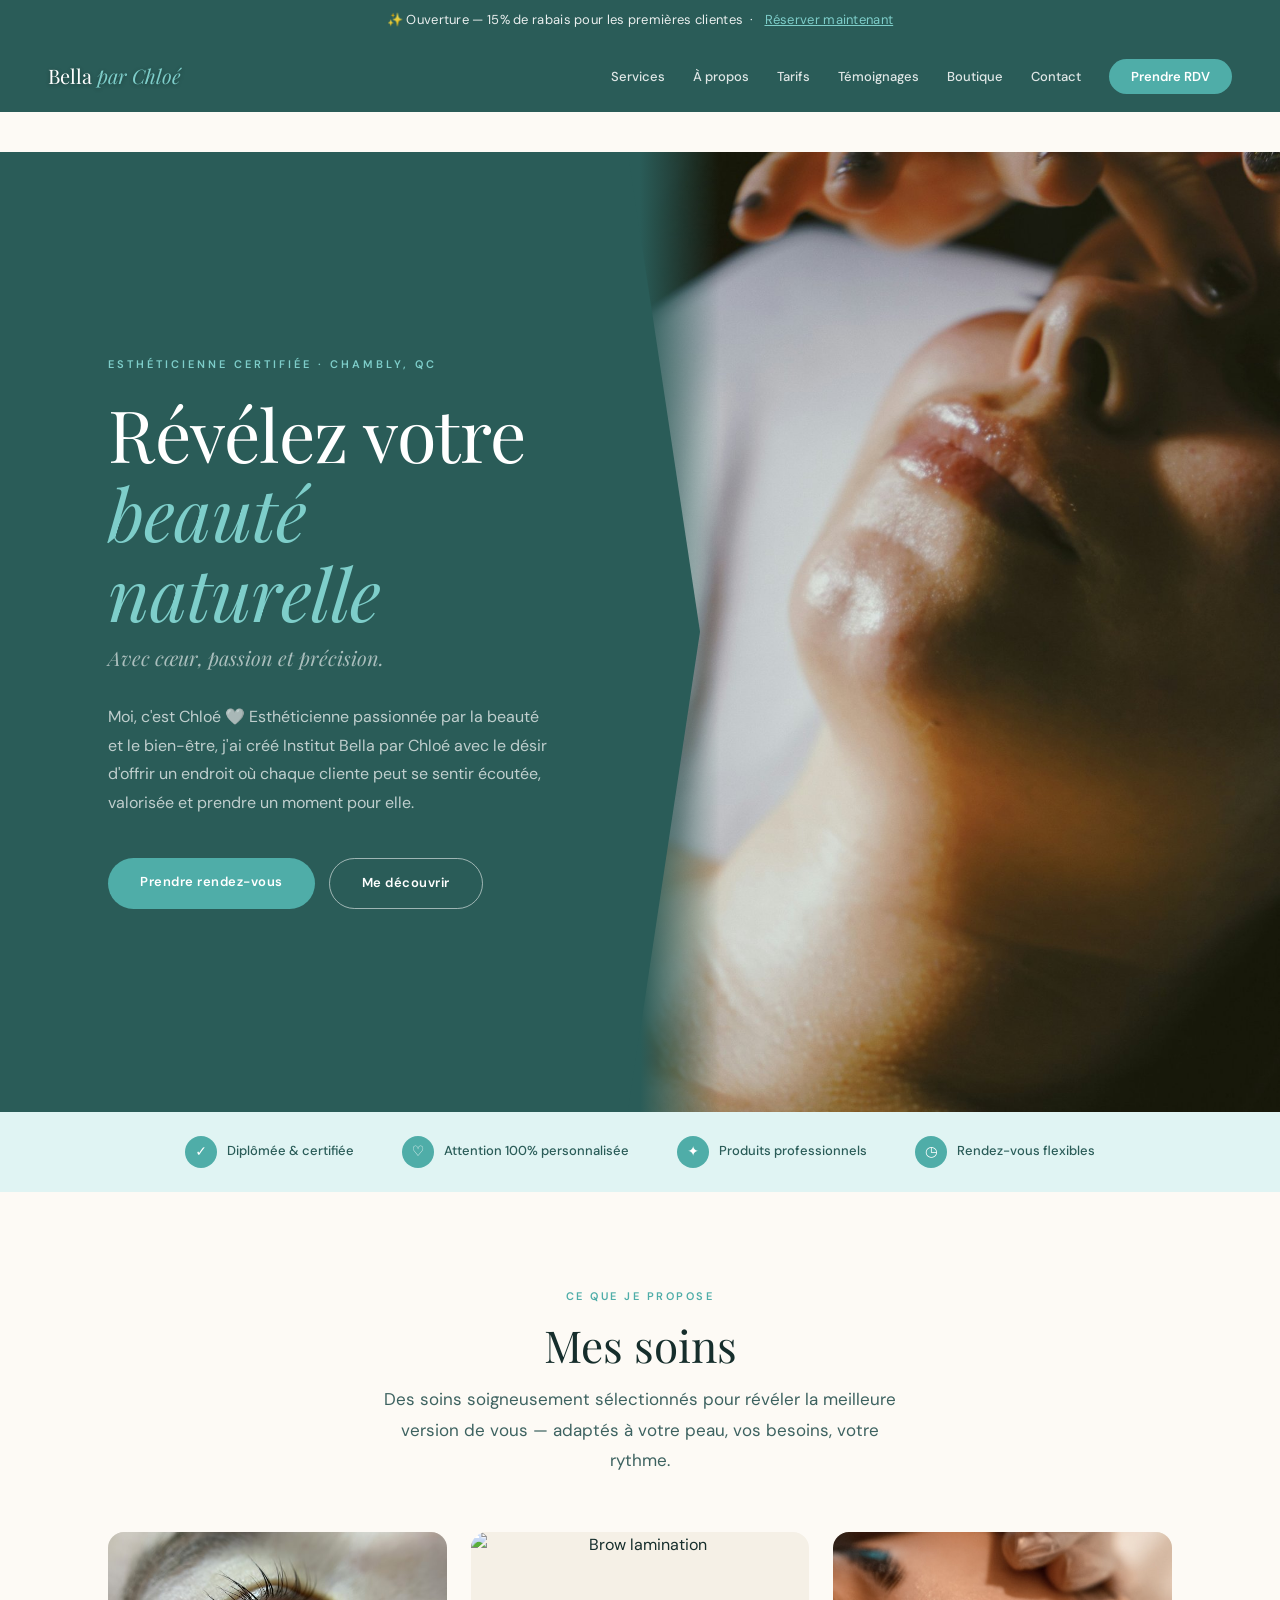
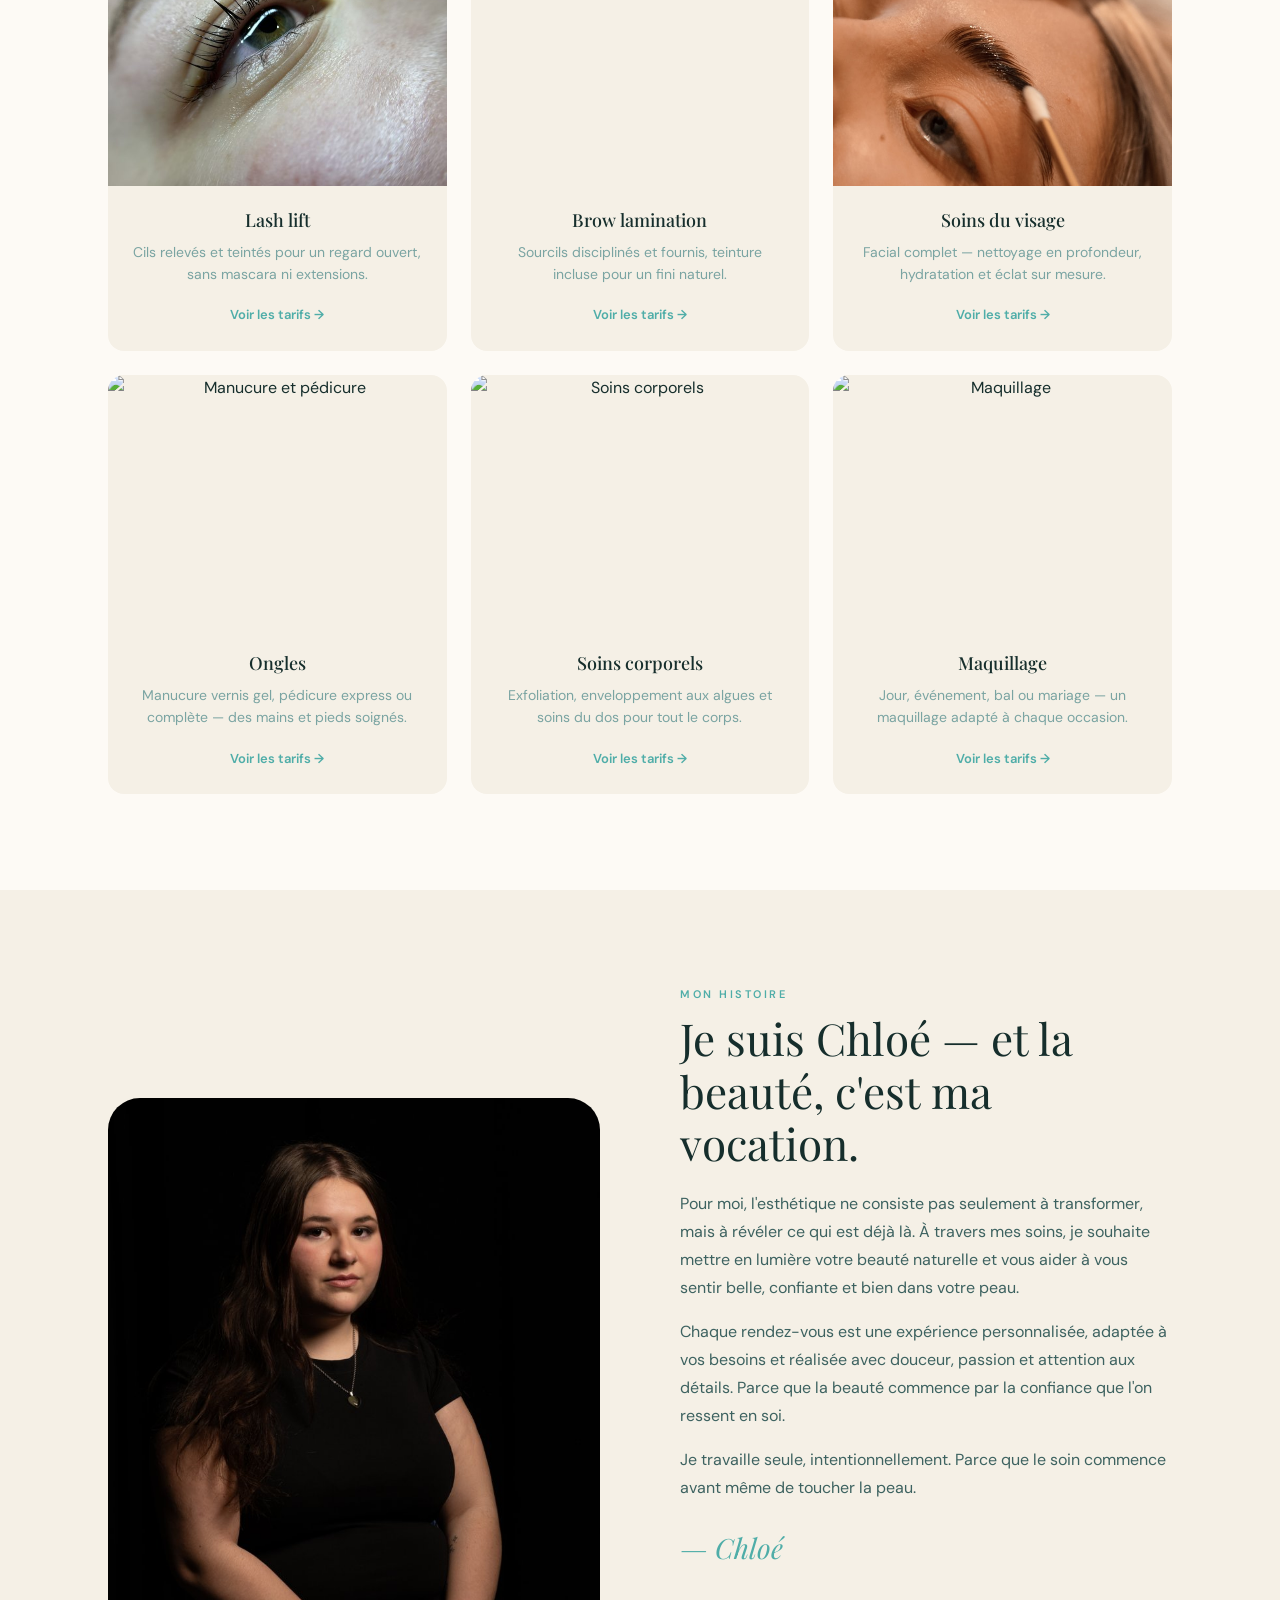
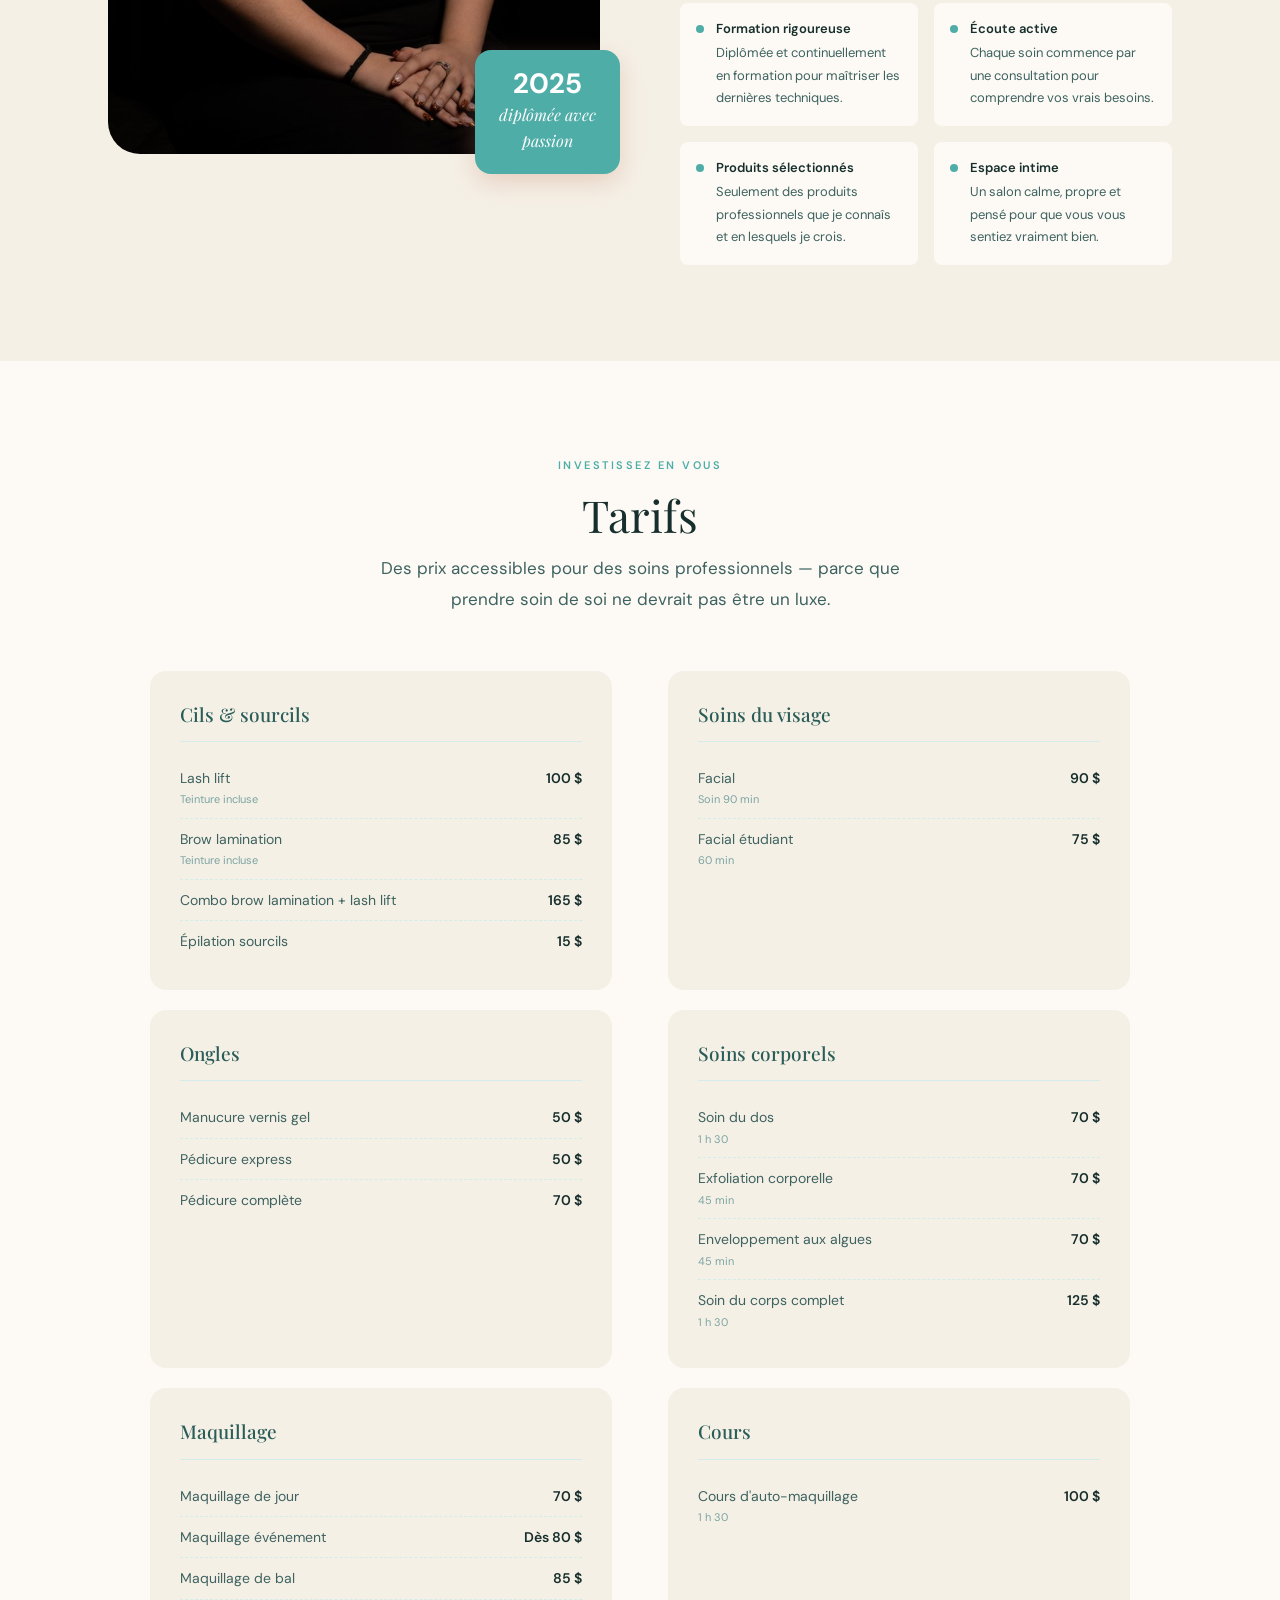
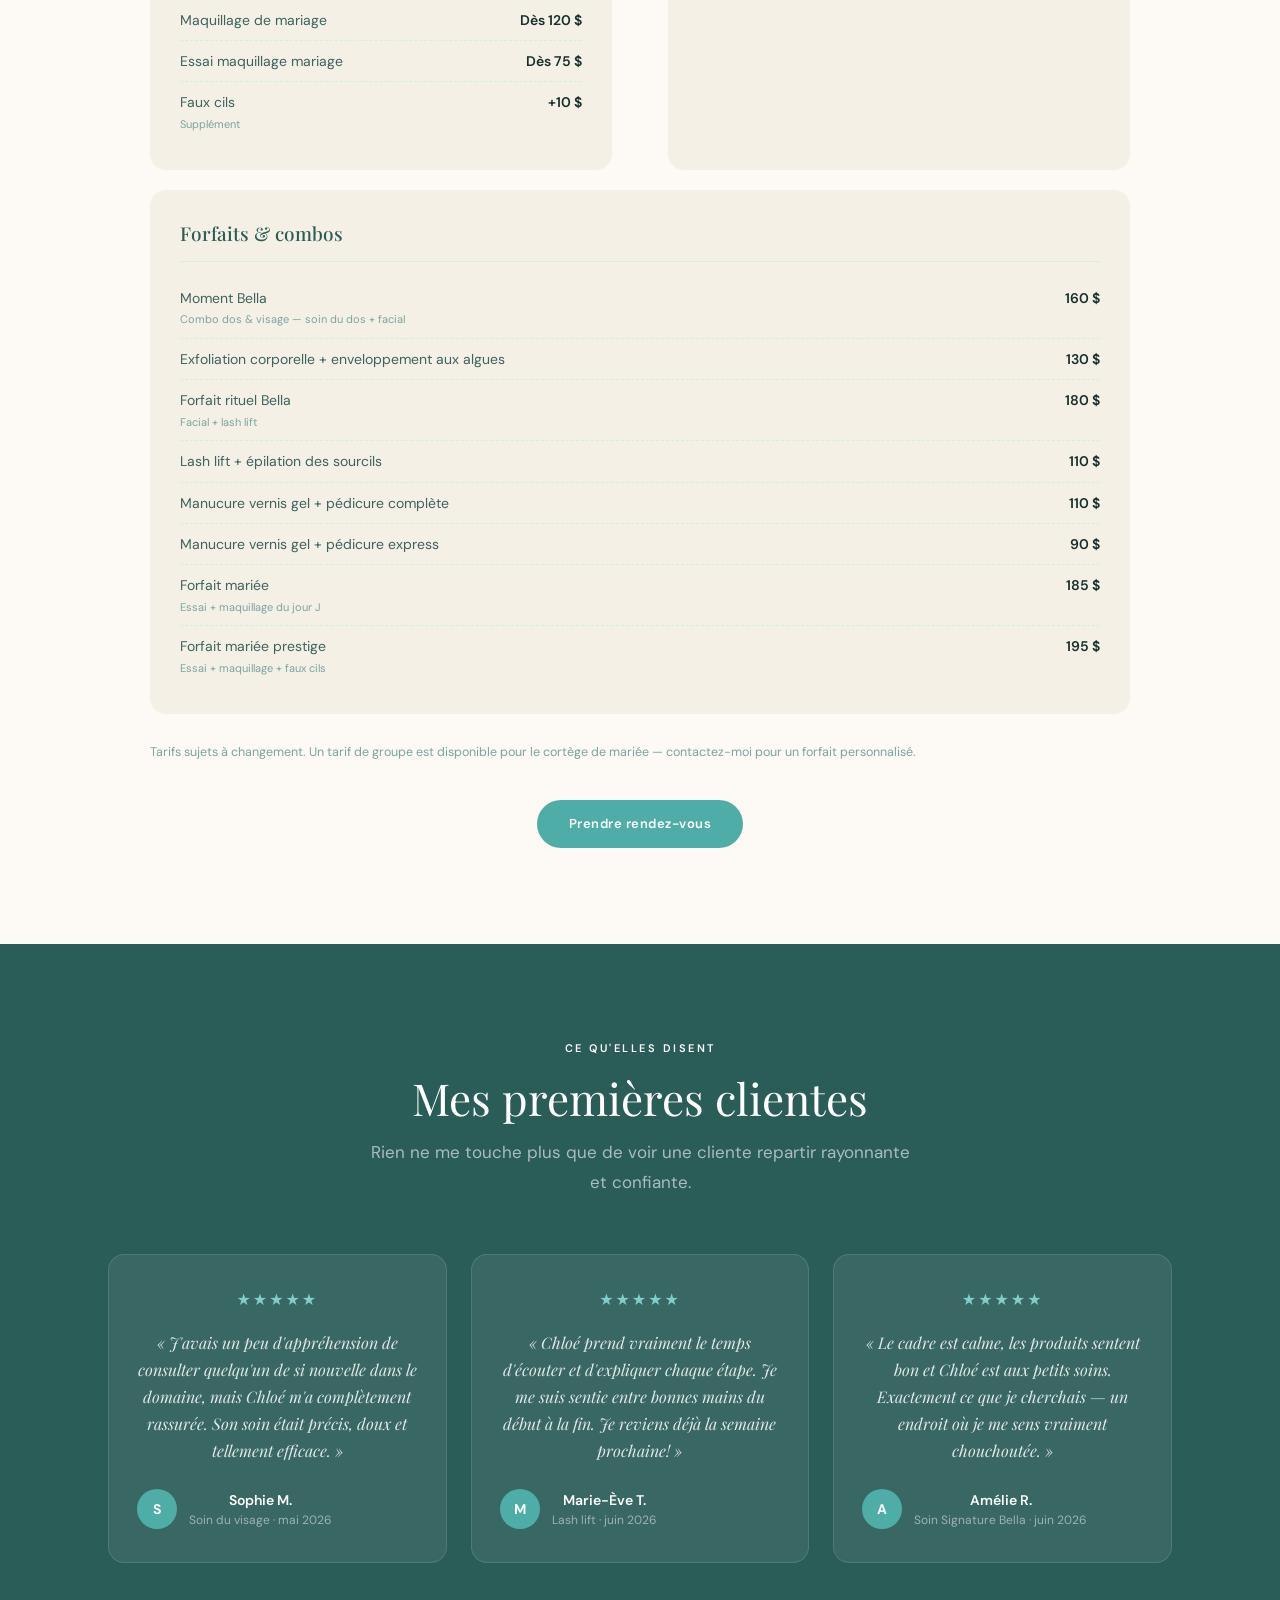
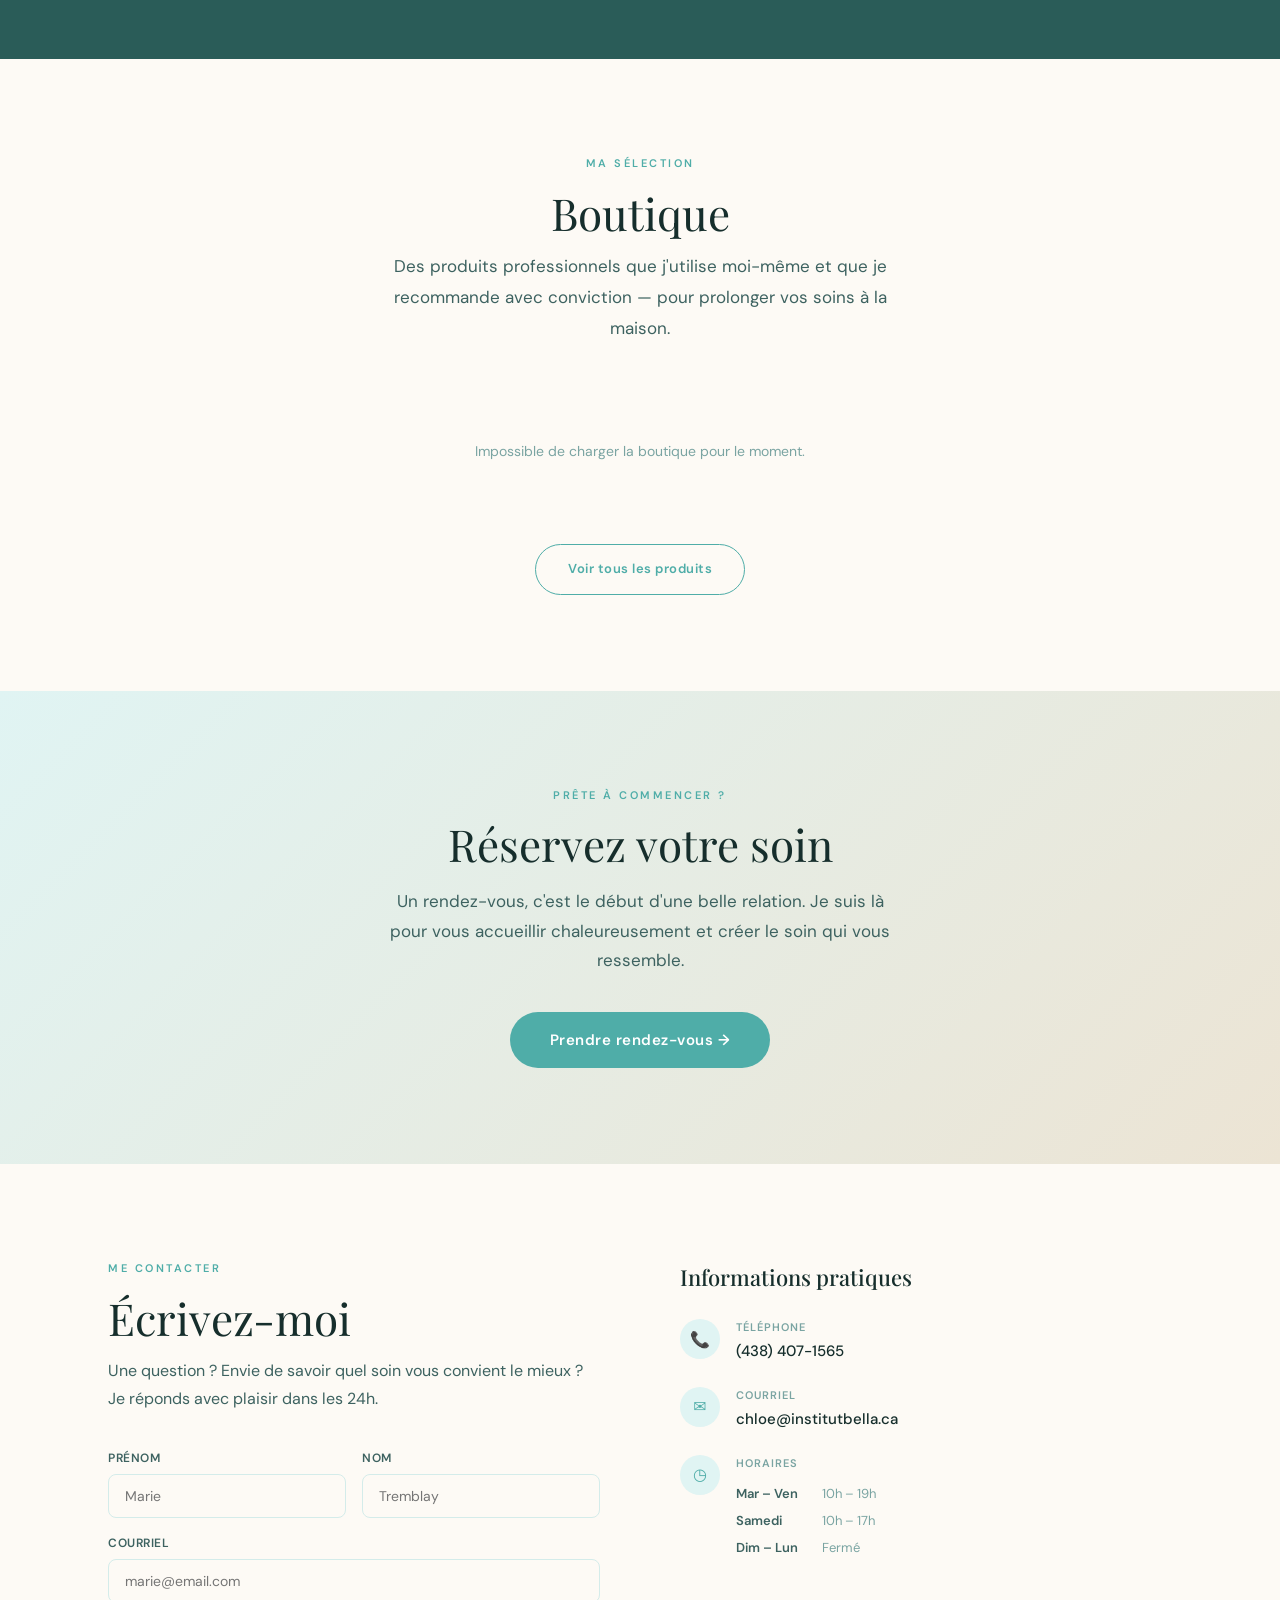
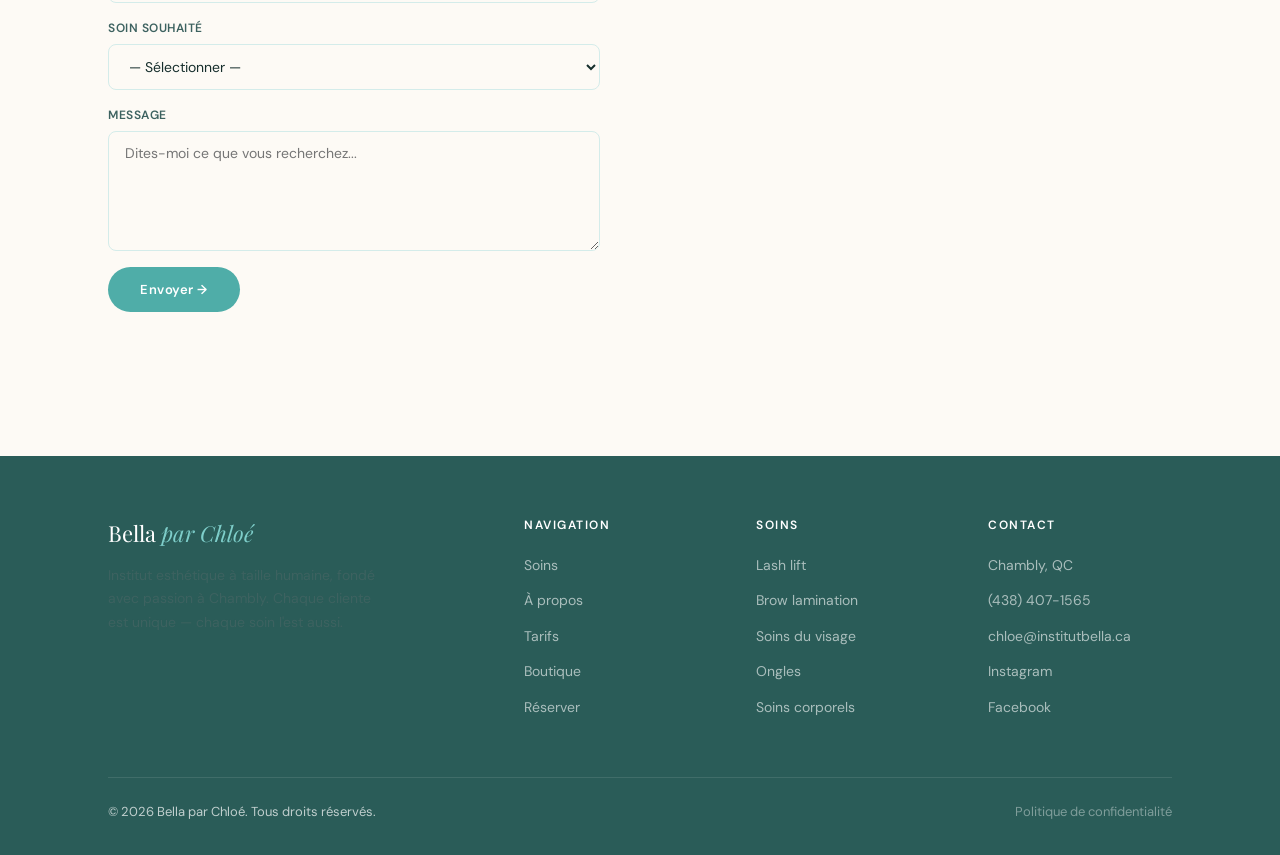
==== commit 6ff85071: "Update soin du dos price to 70$ and use real facial treatment photo" ====
--- a/index.html
+++ b/index.html
@@ -803,7 +803,7 @@
 
         <div class="service-card">
           <div class="service-img">
-            <img src="https://images.unsplash.com/photo-1522337360788-8b13dee7a37e?w=600&q=80" alt="Soins du visage">
+            <img src="images/visage/le-petit.jpg" alt="Soins du visage">
           </div>
           <div class="service-body">
             <h3>Soins du visage</h3>
@@ -942,7 +942,7 @@
         <div class="price-category">
           <h3>Soins corporels</h3>
           <ul class="price-list">
-            <li><span class="item-name">Soin du dos<small>1 h 30</small></span><span class="item-price">Sur demande</span></li>
+            <li><span class="item-name">Soin du dos<small>1 h 30</small></span><span class="item-price">70&nbsp;$</span></li>
             <li><span class="item-name">Exfoliation corporelle<small>45 min</small></span><span class="item-price">70&nbsp;$</span></li>
             <li><span class="item-name">Enveloppement aux algues<small>45 min</small></span><span class="item-price">70&nbsp;$</span></li>
             <li><span class="item-name">Soin du corps complet<small>1 h 30</small></span><span class="item-price">125&nbsp;$</span></li>
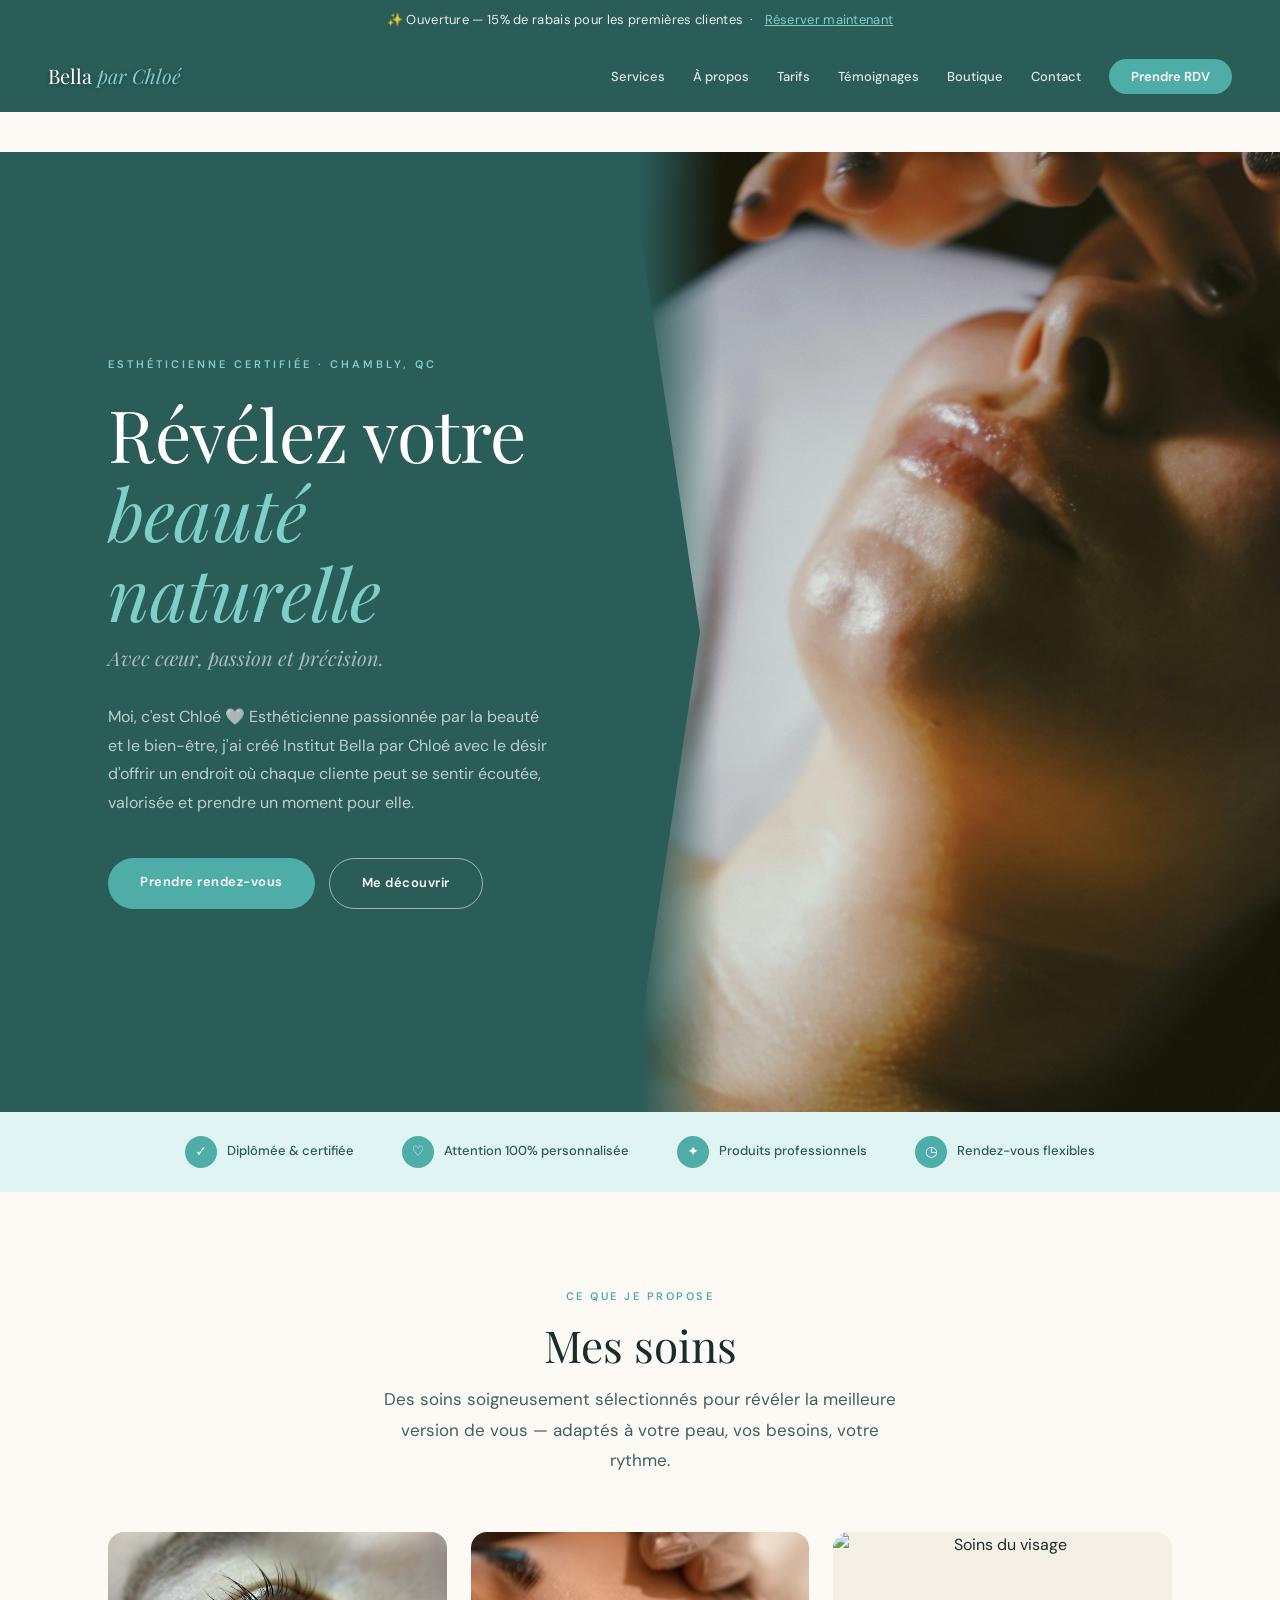
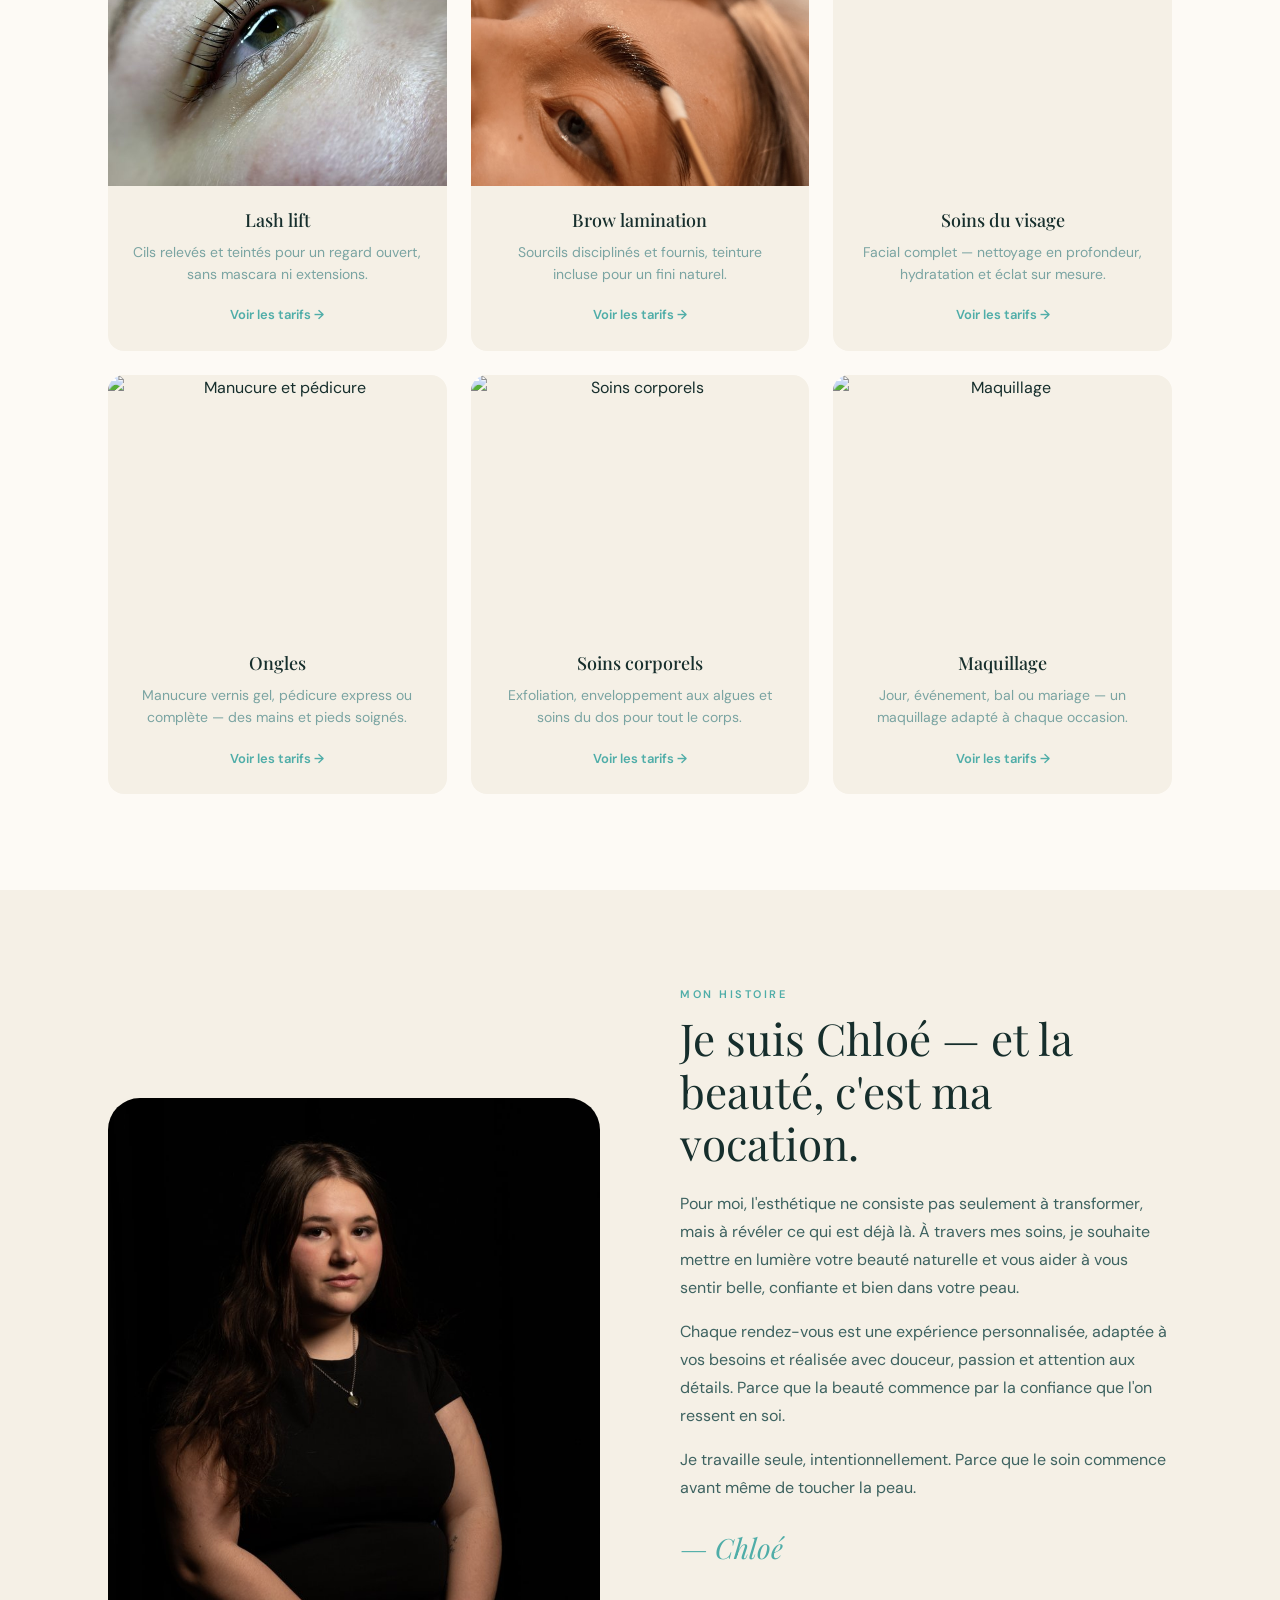
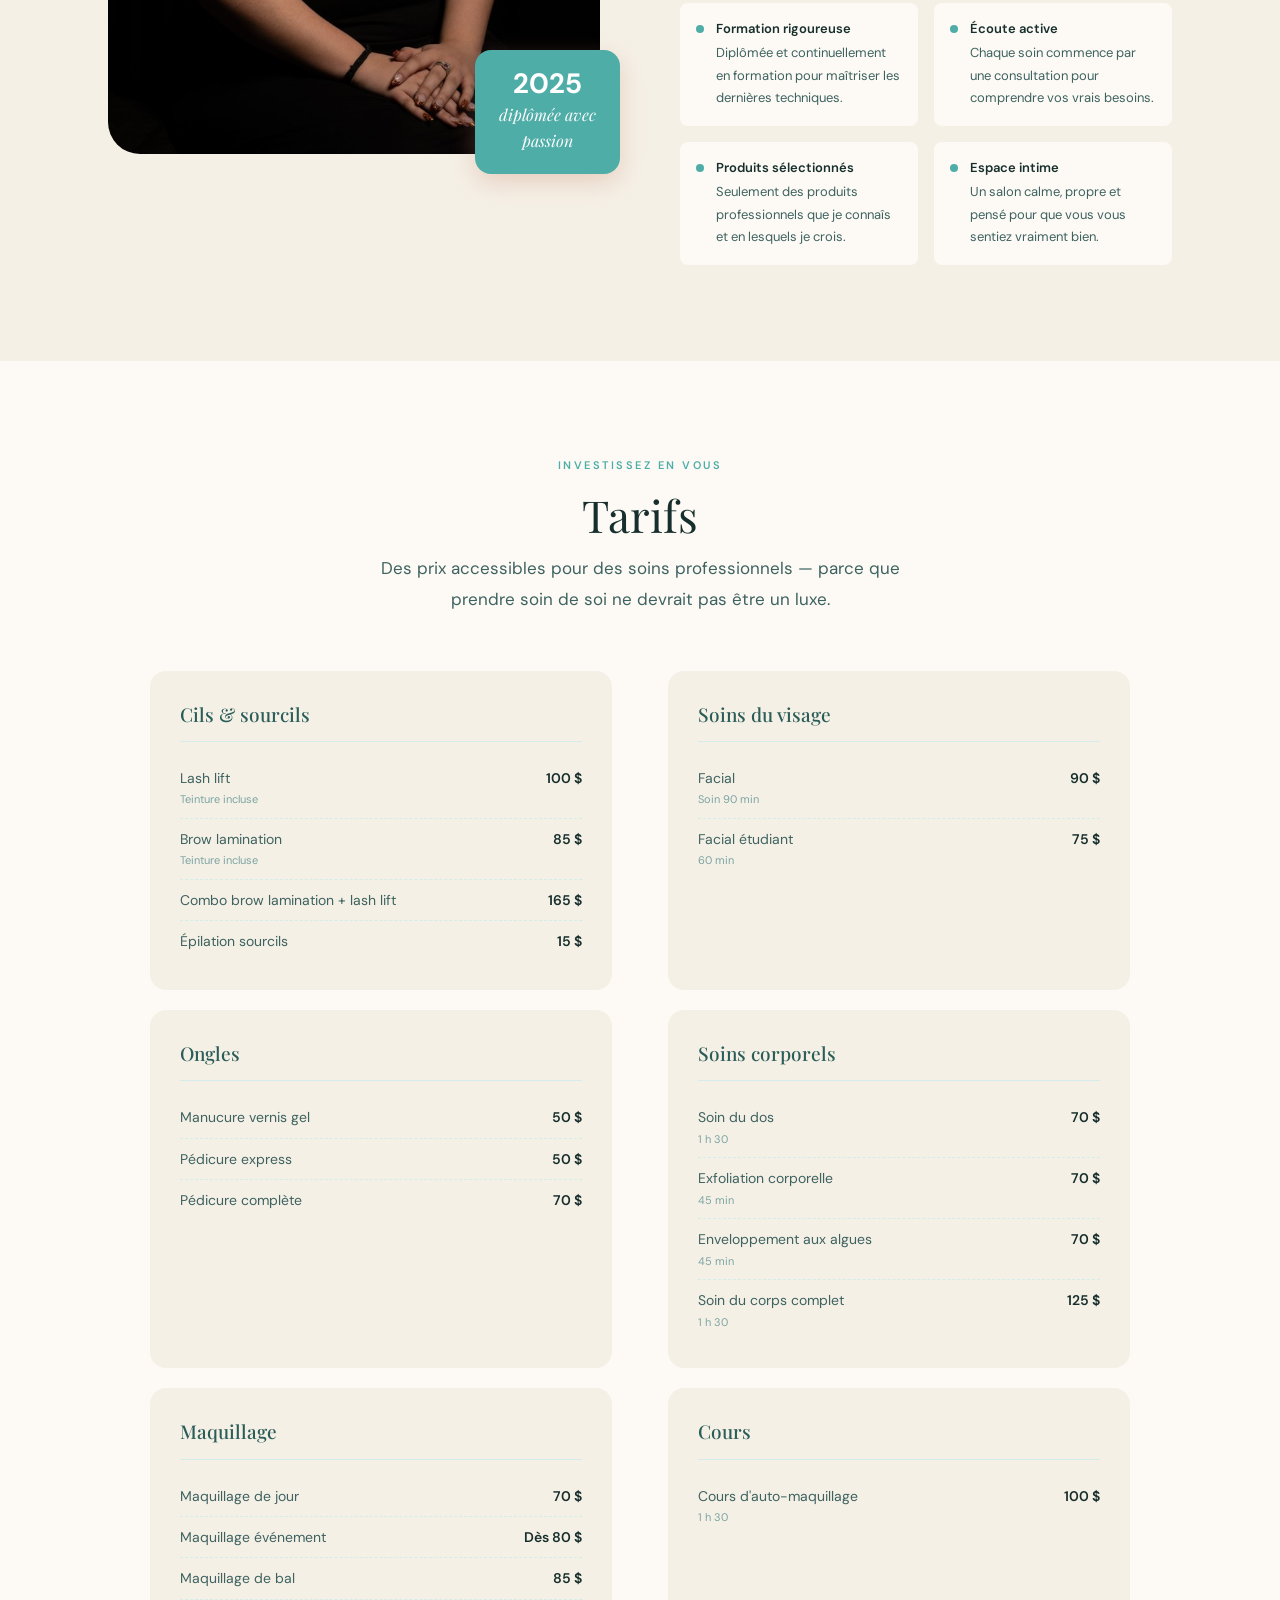
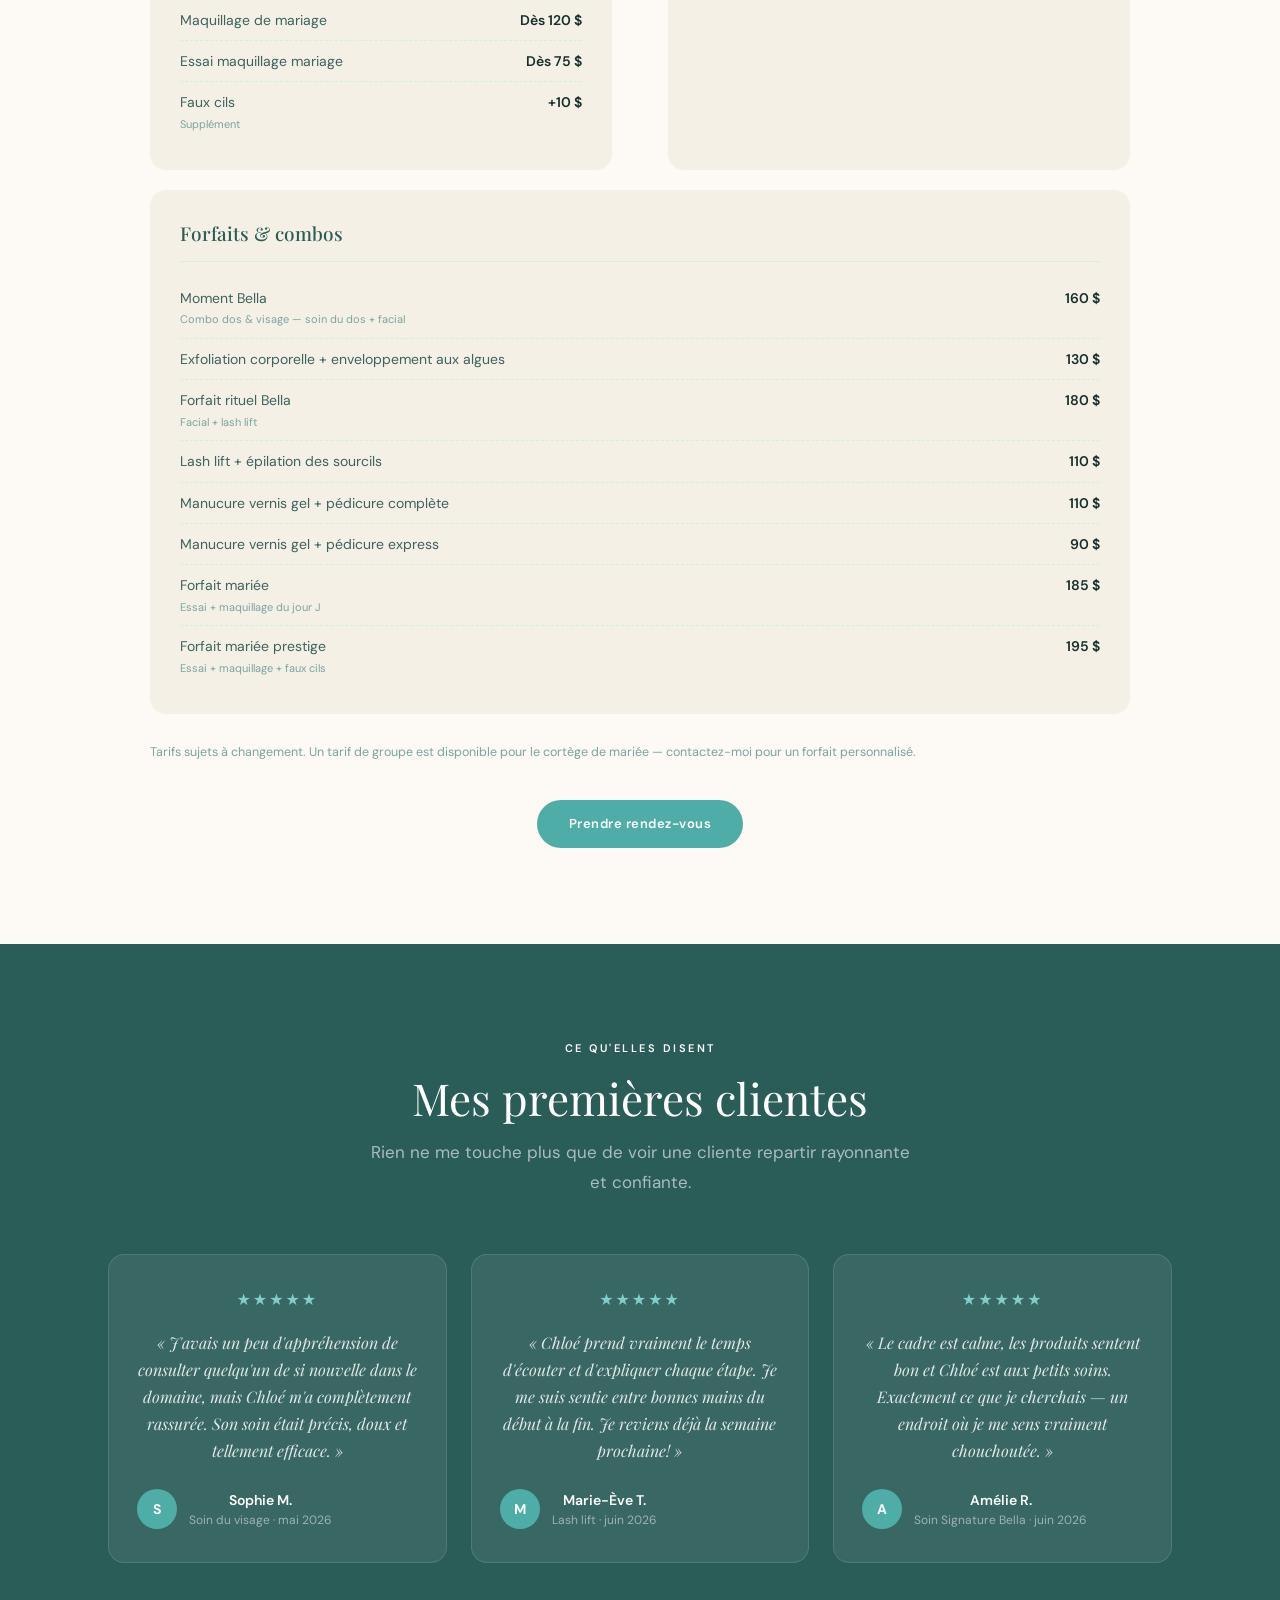
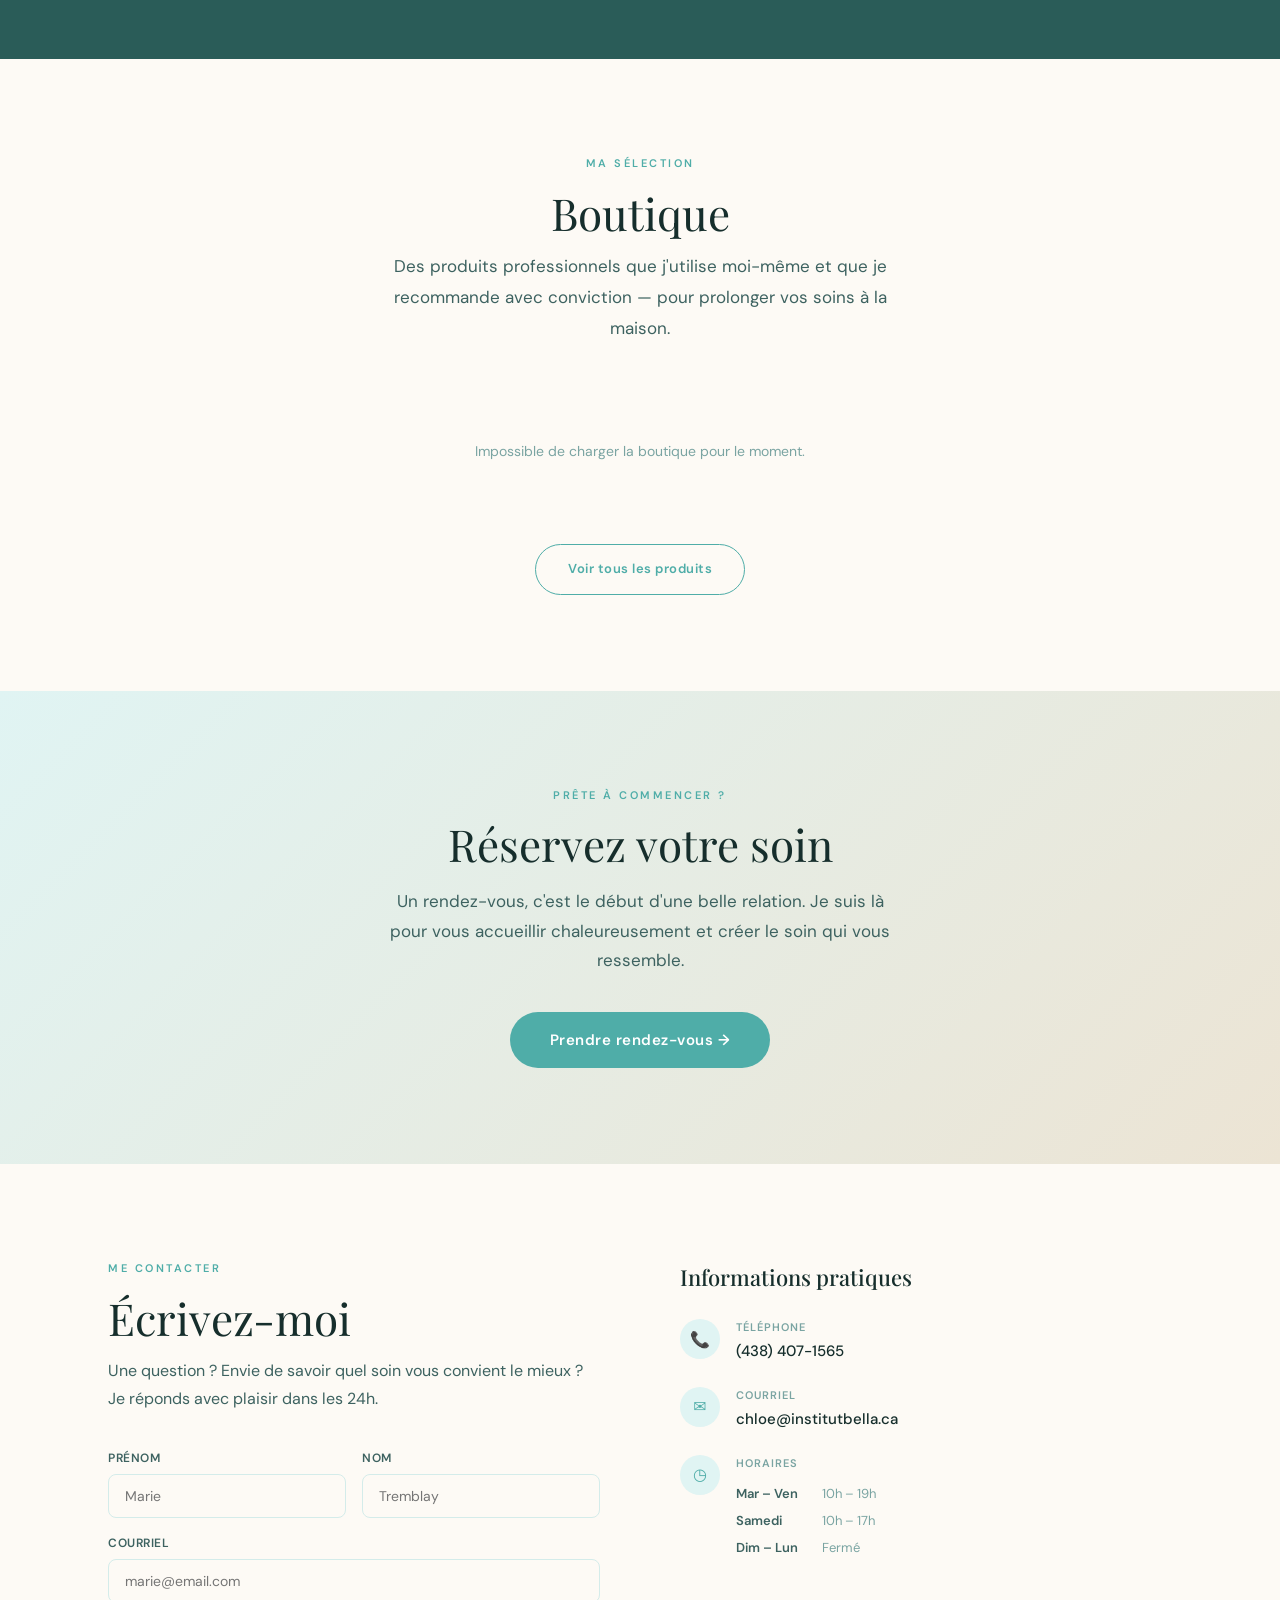
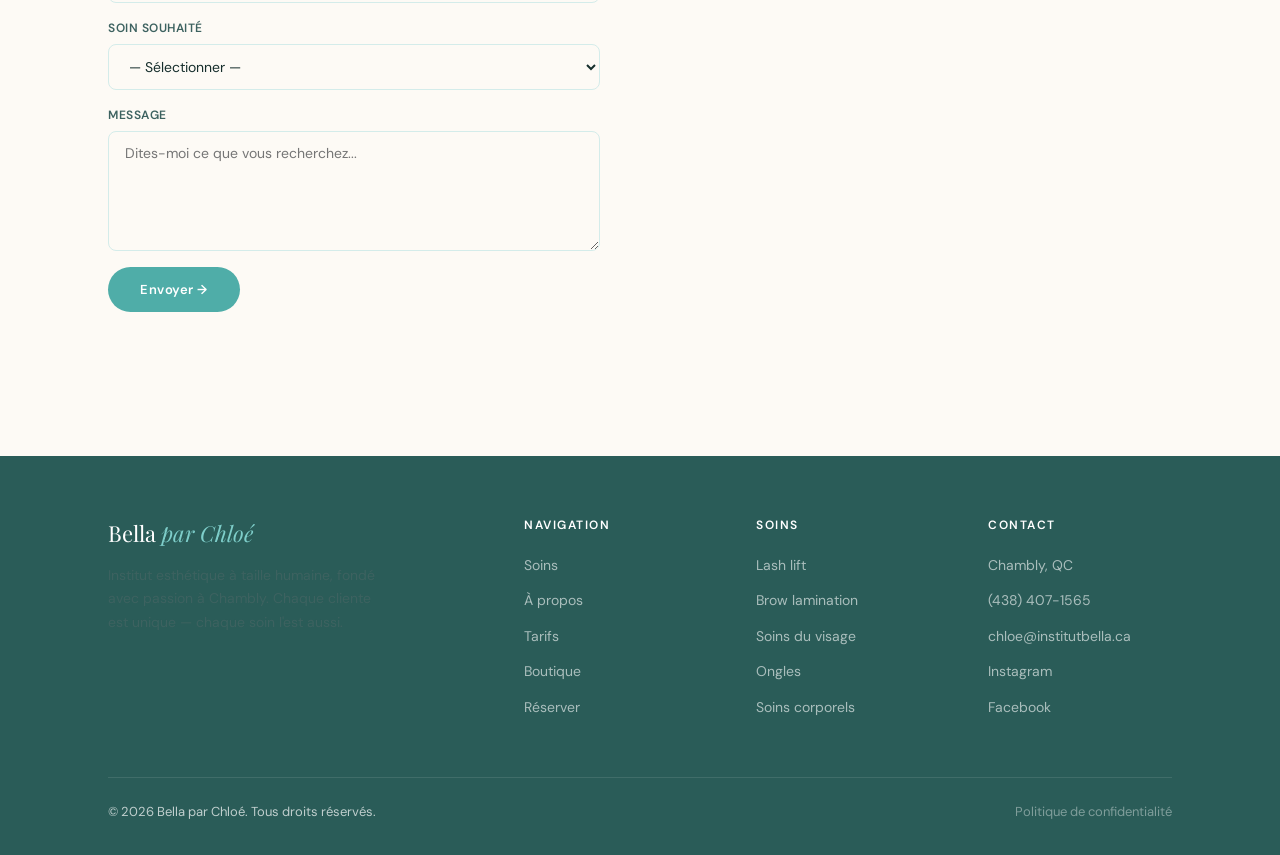
==== commit 57b6cb5c: "Swap service card images: brow lamination uses le-petit.jpg, facial uses licensed Unsplash photo" ====
--- a/index.html
+++ b/index.html
@@ -792,7 +792,7 @@
 
         <div class="service-card">
           <div class="service-img">
-            <img src="https://images.unsplash.com/photo-1487412947147-5cebf100ffc2?w=600&q=80" alt="Brow lamination">
+            <img src="images/visage/le-petit.jpg" alt="Brow lamination">
           </div>
           <div class="service-body">
             <h3>Brow lamination</h3>
@@ -803,7 +803,7 @@
 
         <div class="service-card">
           <div class="service-img">
-            <img src="images/visage/le-petit.jpg" alt="Soins du visage">
+            <img src="https://images.unsplash.com/photo-1761718210089-ba3bb5ccb54f?w=600&q=80" alt="Soins du visage">
           </div>
           <div class="service-body">
             <h3>Soins du visage</h3>
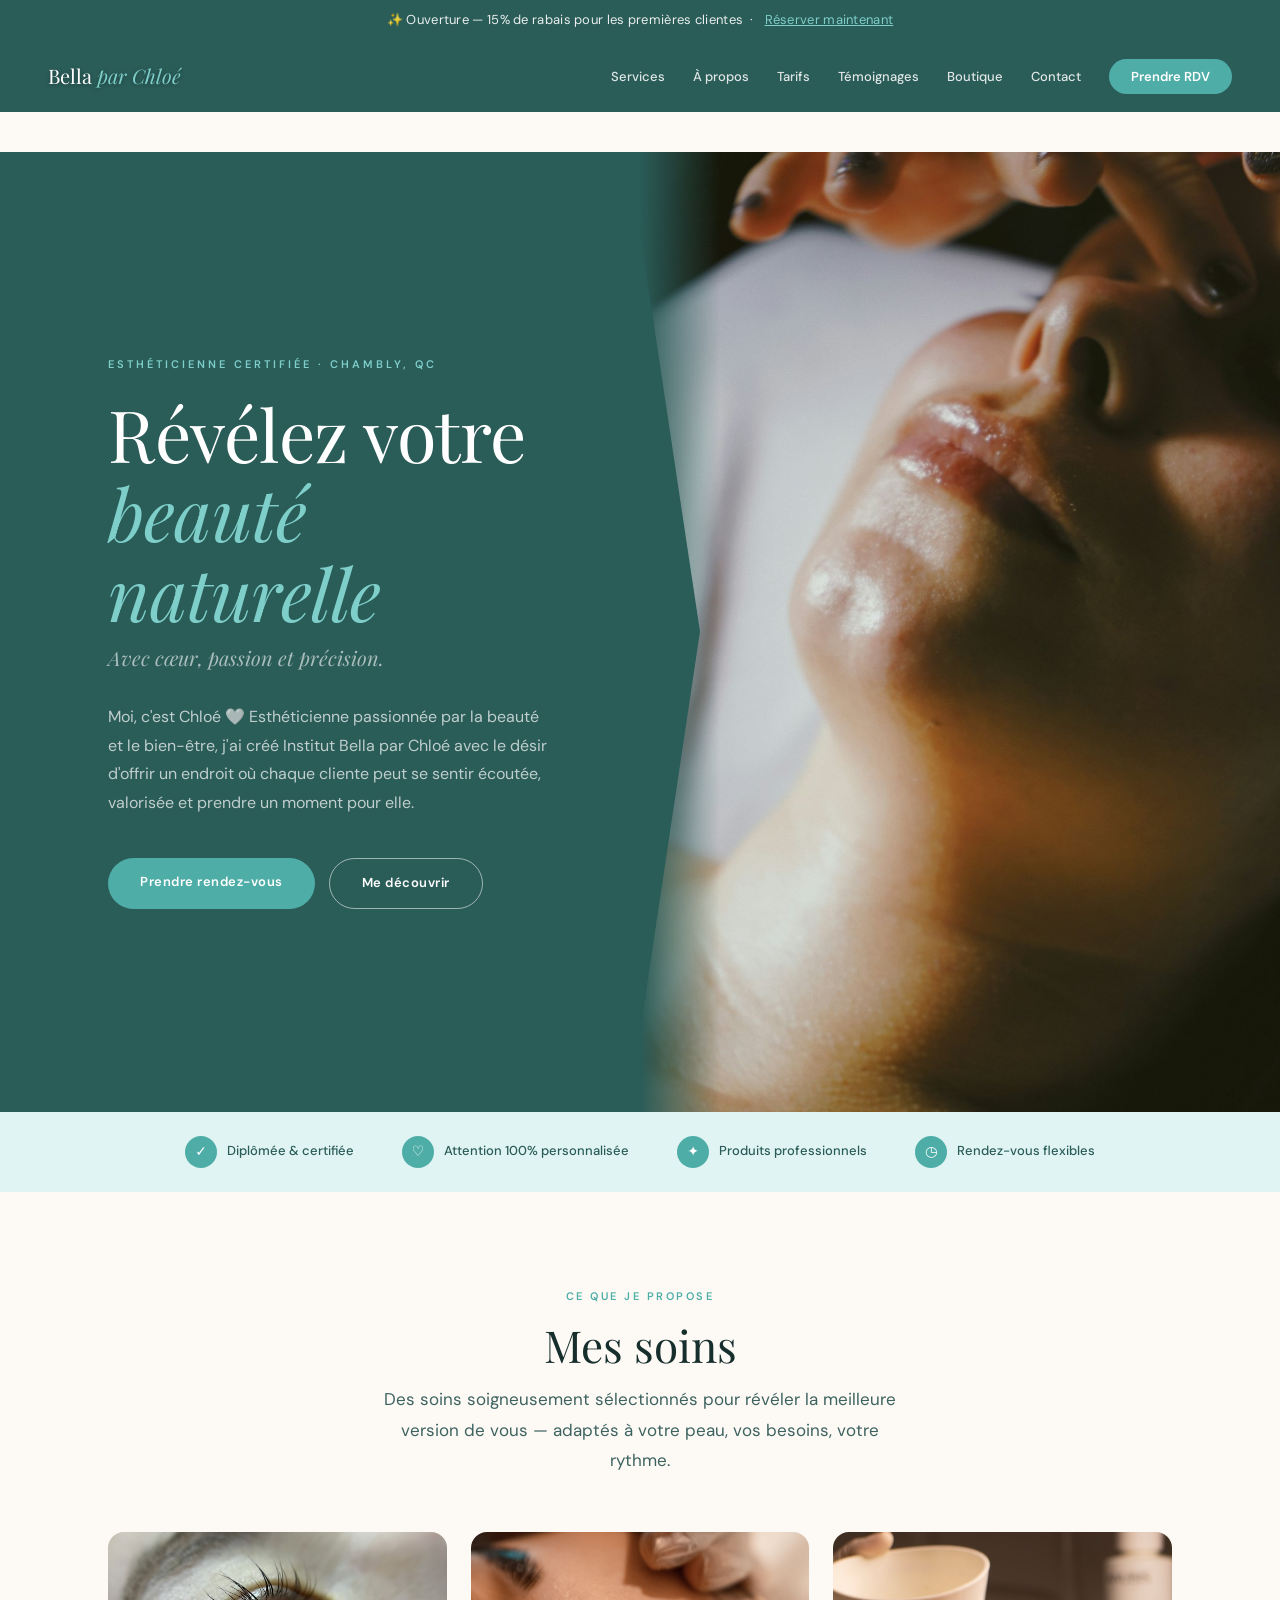
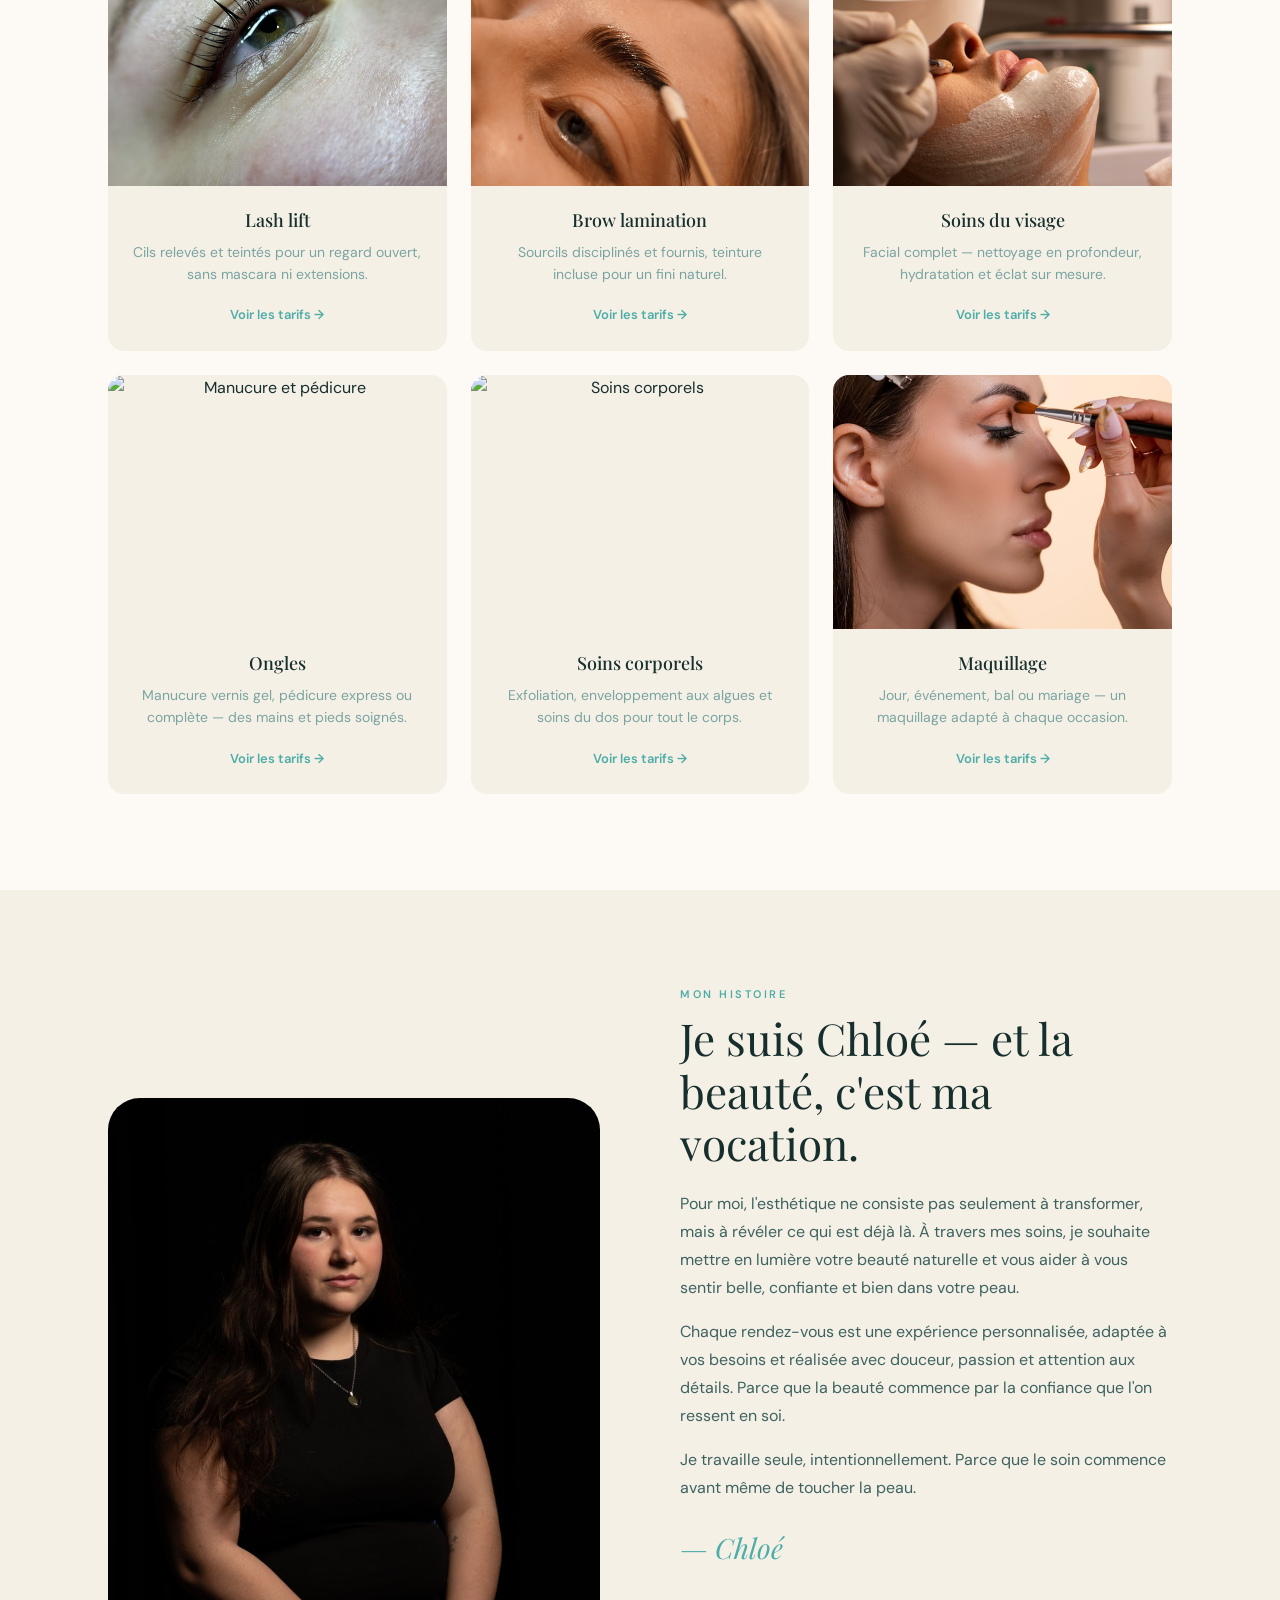
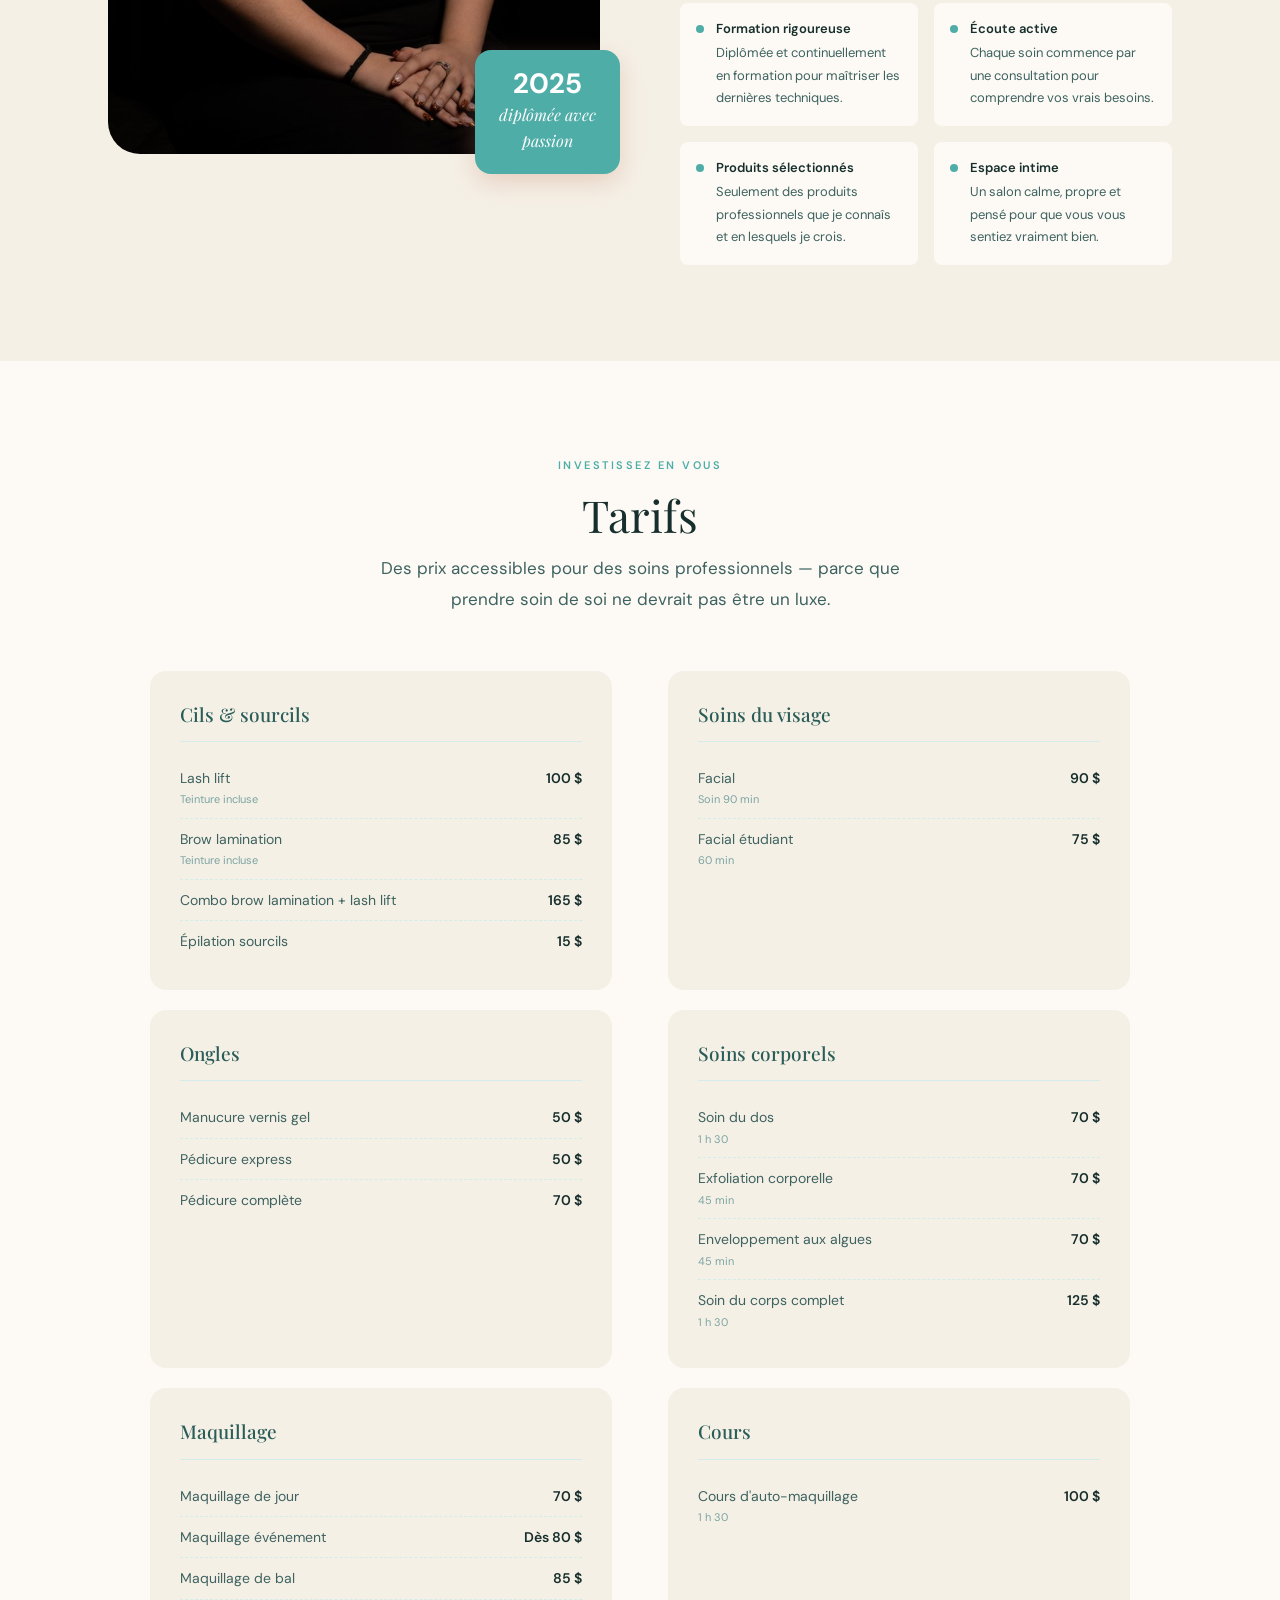
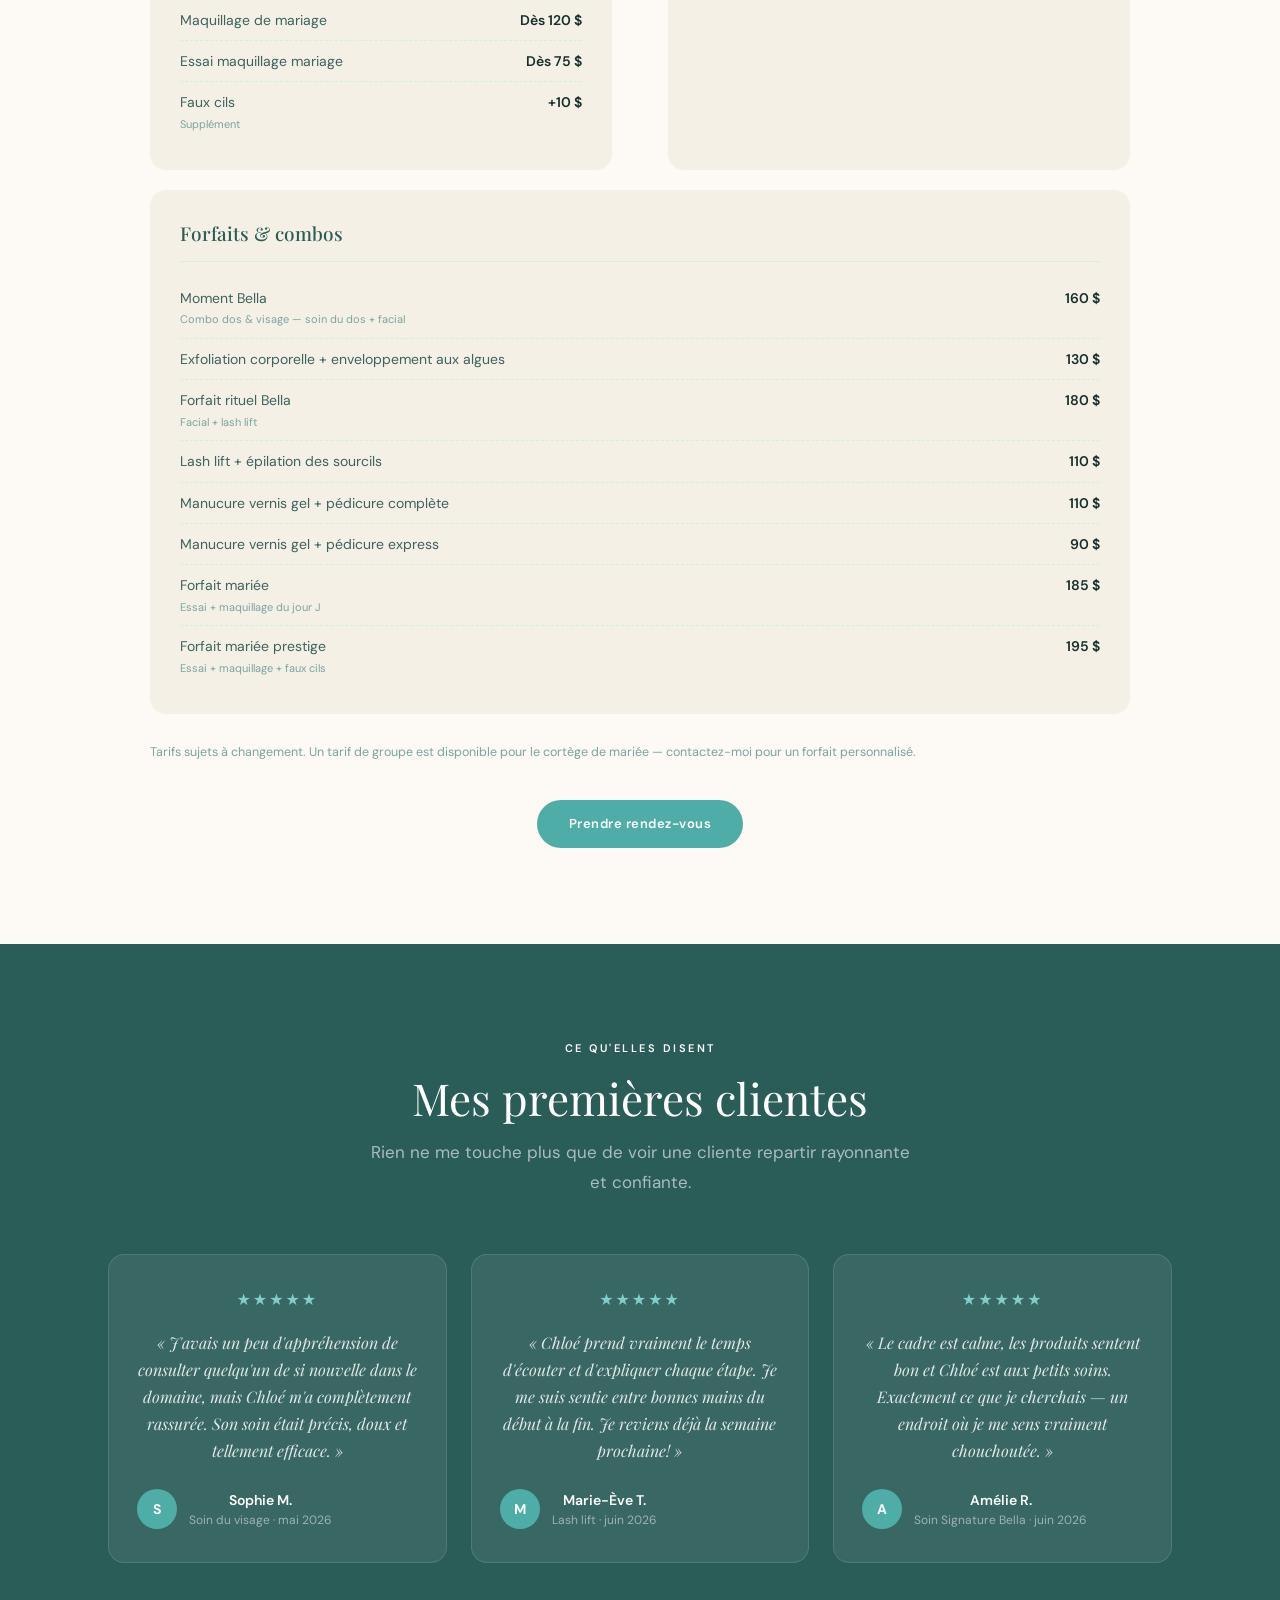
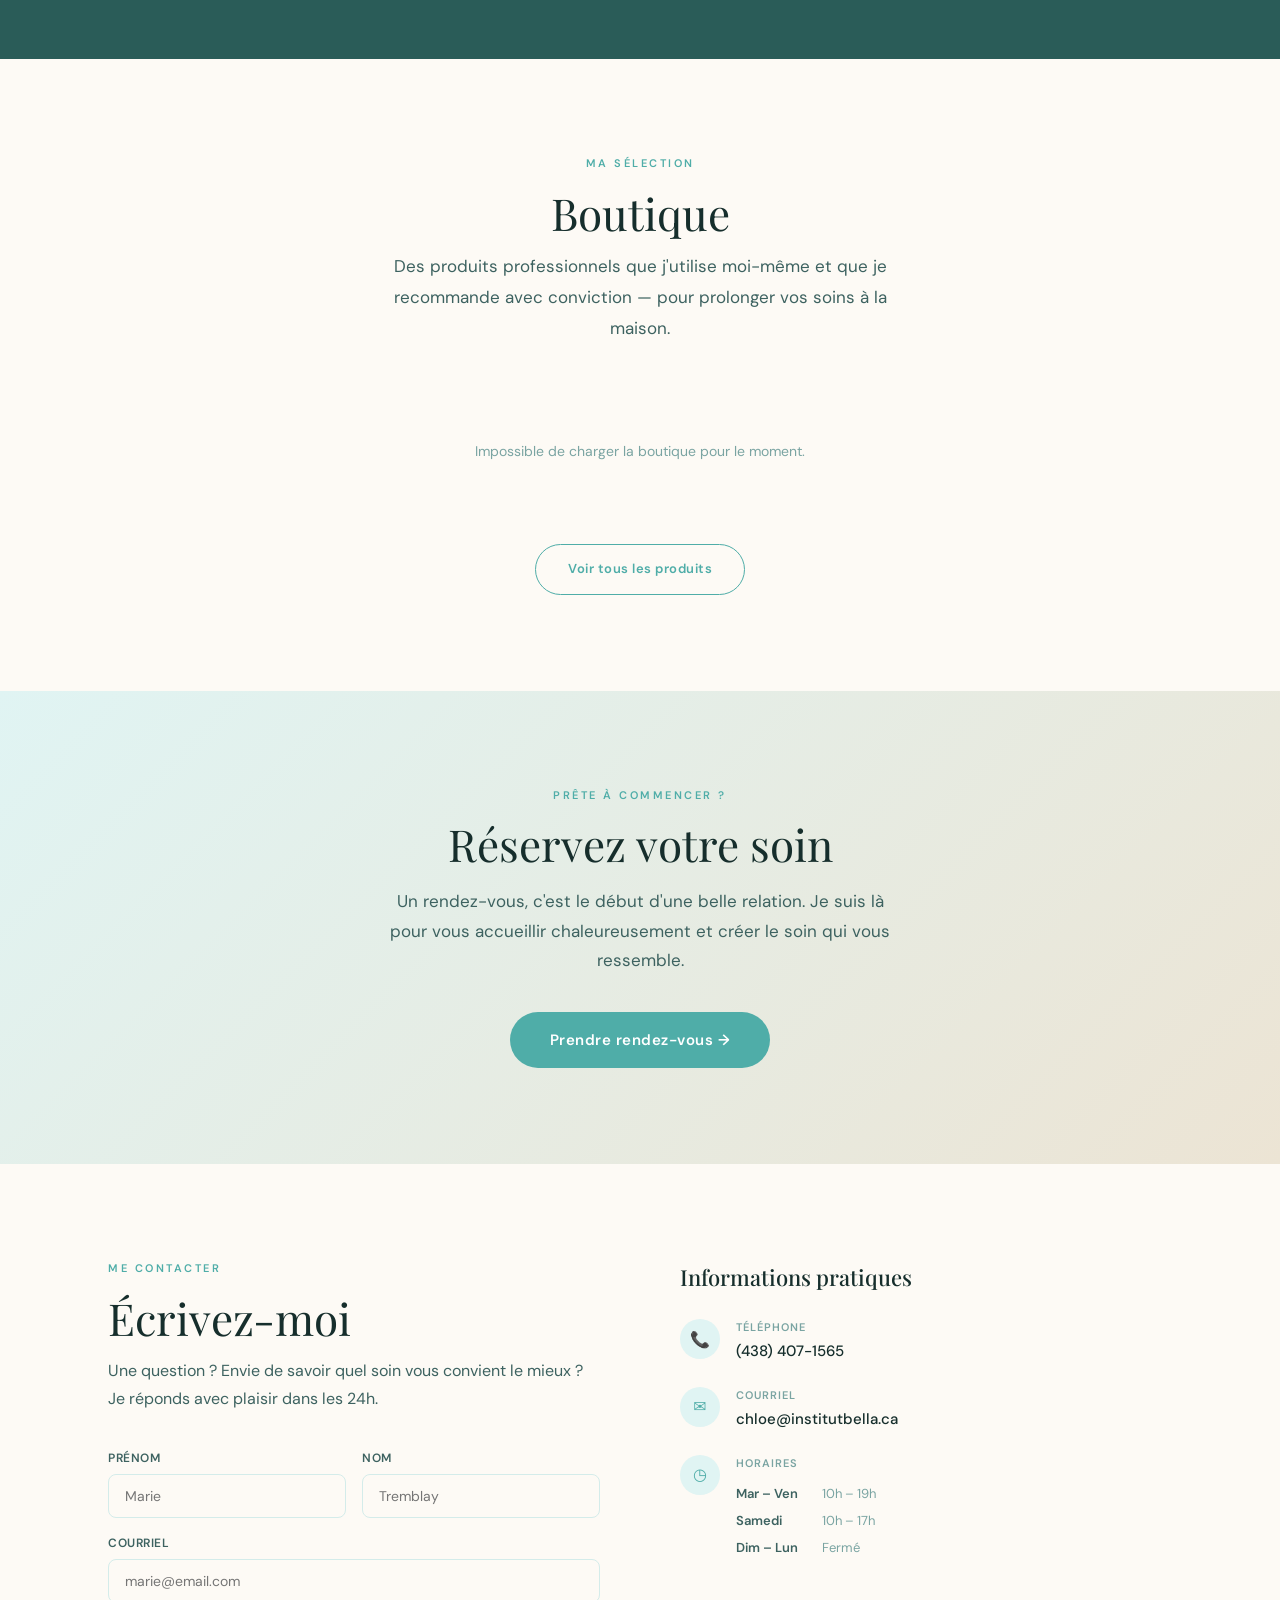
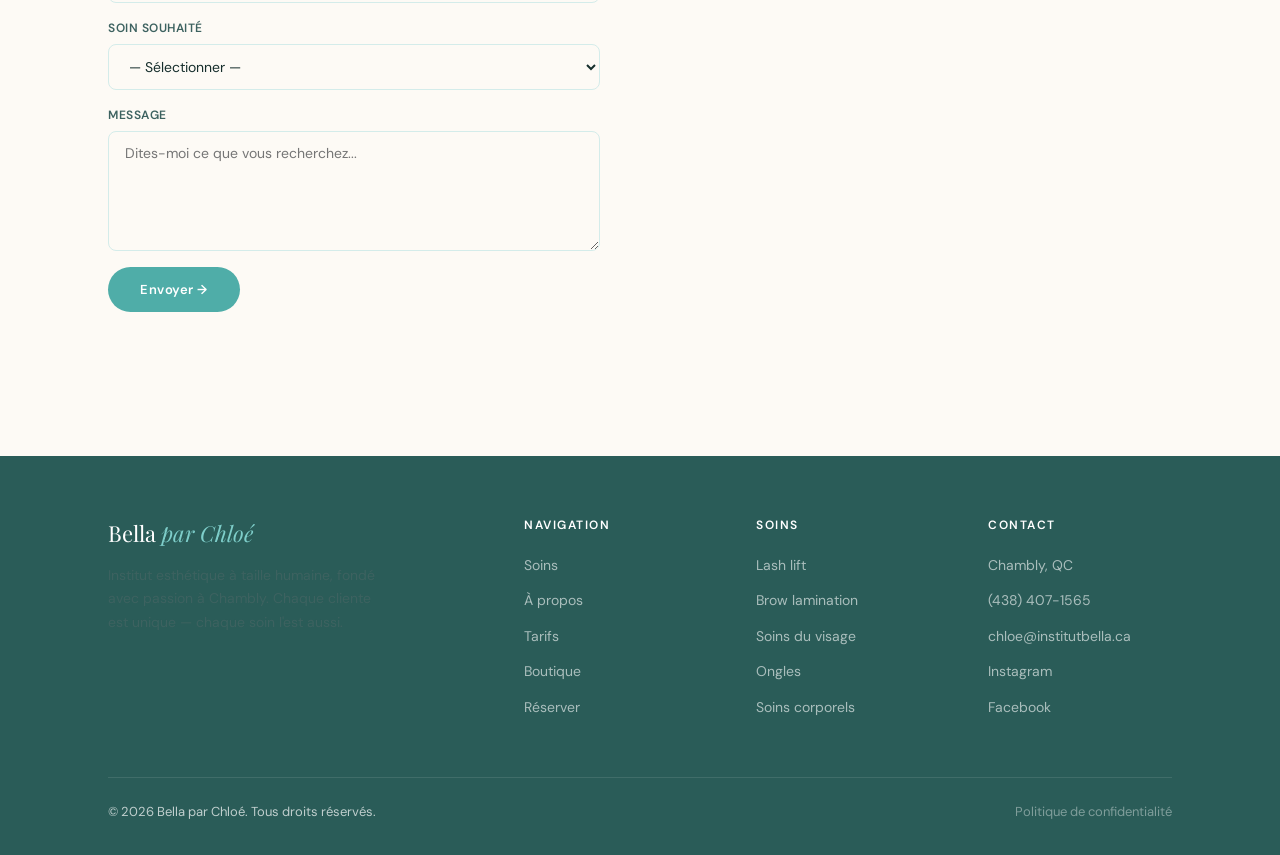
==== commit 5f7f712a: "Use real makeup photo for Maquillage service card" ====
--- a/index.html
+++ b/index.html
@@ -803,7 +803,7 @@
 
         <div class="service-card">
           <div class="service-img">
-            <img src="https://images.unsplash.com/photo-1761718210089-ba3bb5ccb54f?w=600&q=80" alt="Soins du visage">
+            <img src="images/visage/kimia-kazemi-mask.jpg" alt="Soins du visage">
           </div>
           <div class="service-body">
             <h3>Soins du visage</h3>
@@ -836,7 +836,7 @@
 
         <div class="service-card">
           <div class="service-img">
-            <img src="https://images.unsplash.com/photo-1487412720507-e7ab37603c6f?w=600&q=80" alt="Maquillage">
+            <img src="images/visage/lola-azizada-makeup.jpg" alt="Maquillage">
           </div>
           <div class="service-body">
             <h3>Maquillage</h3>
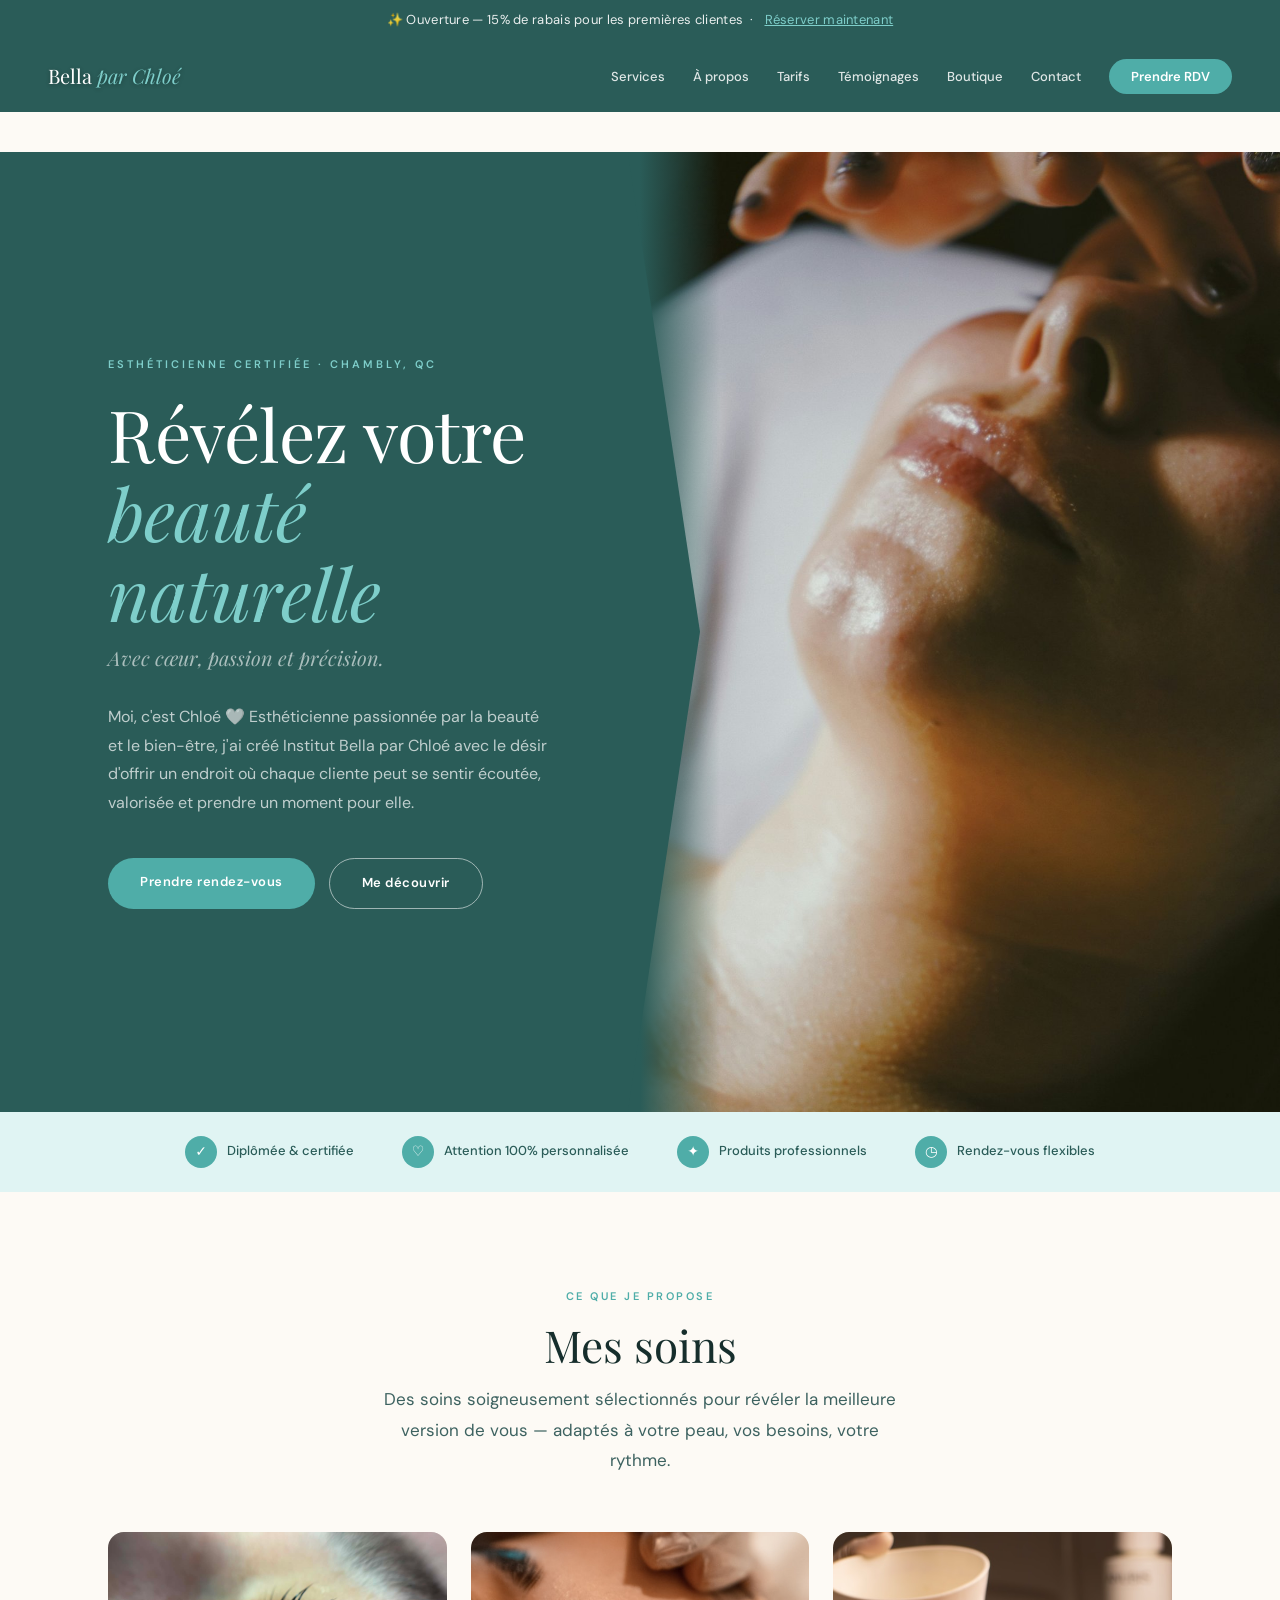
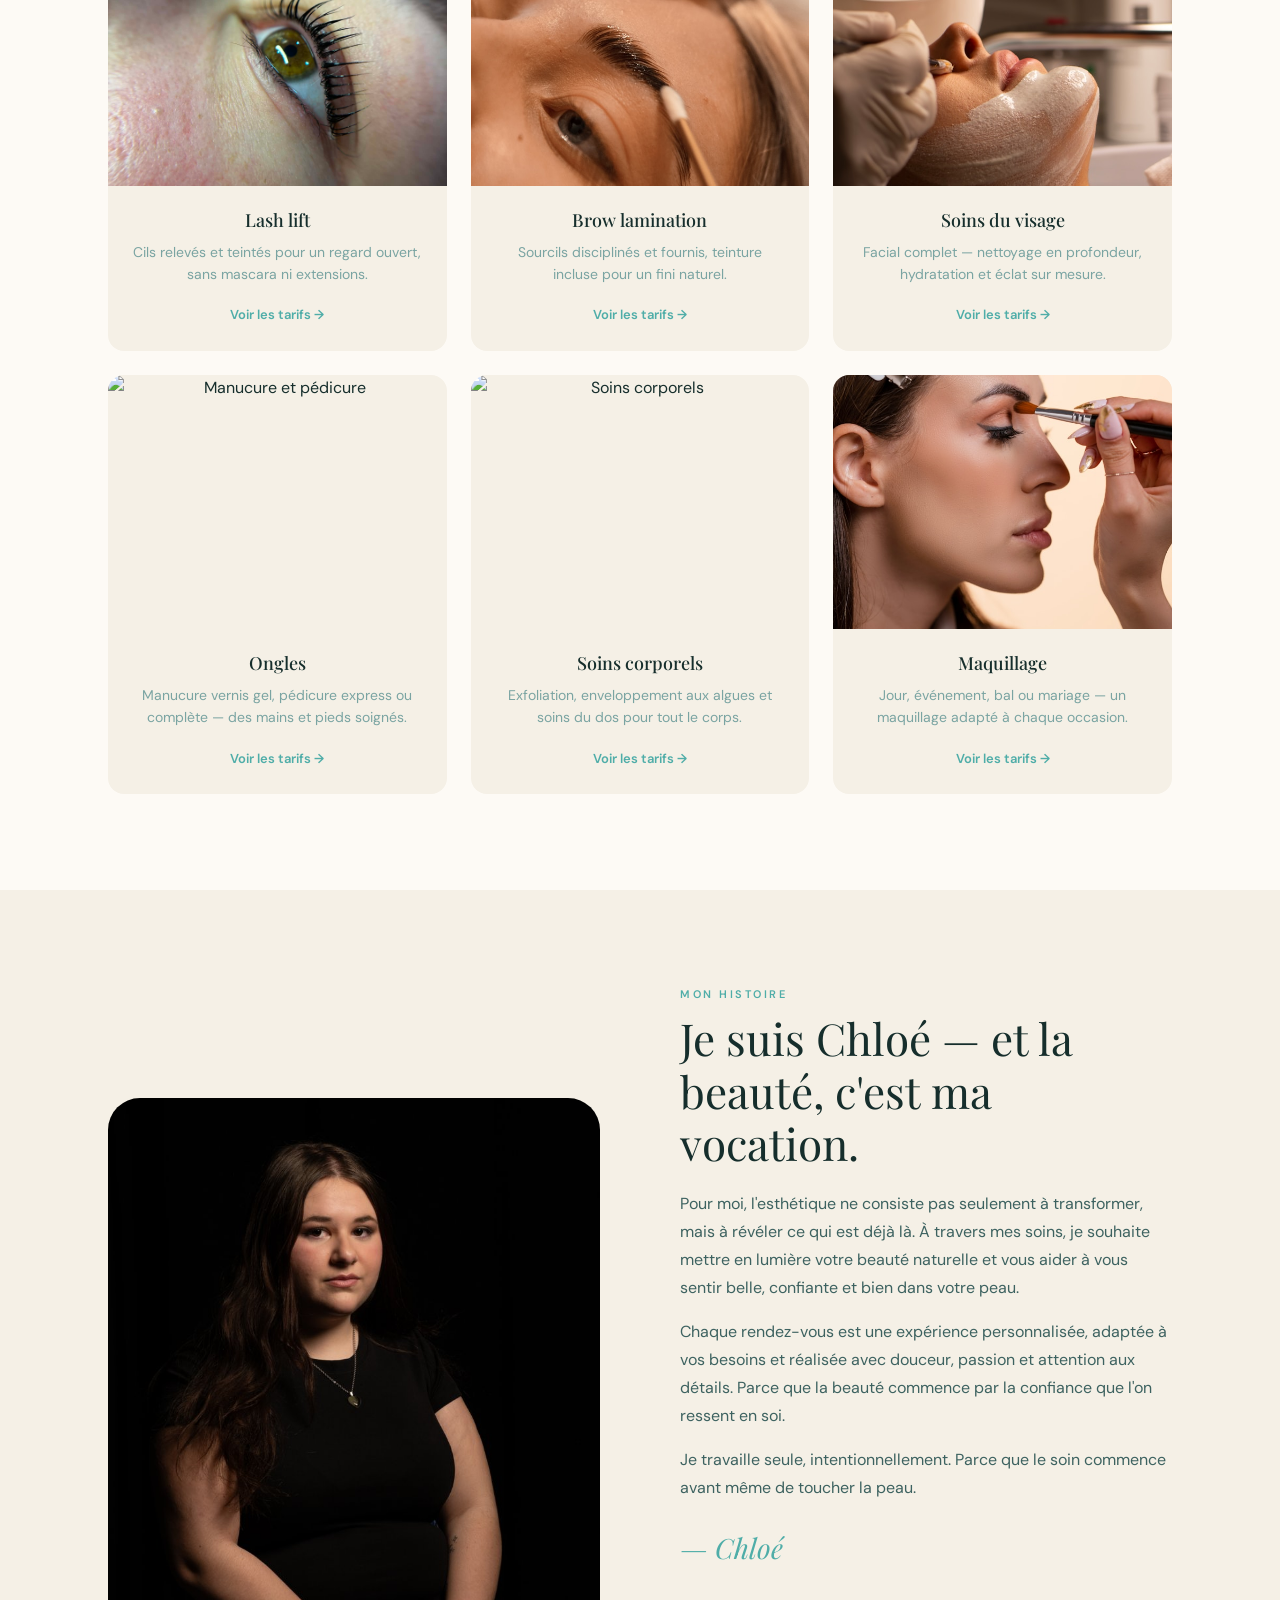
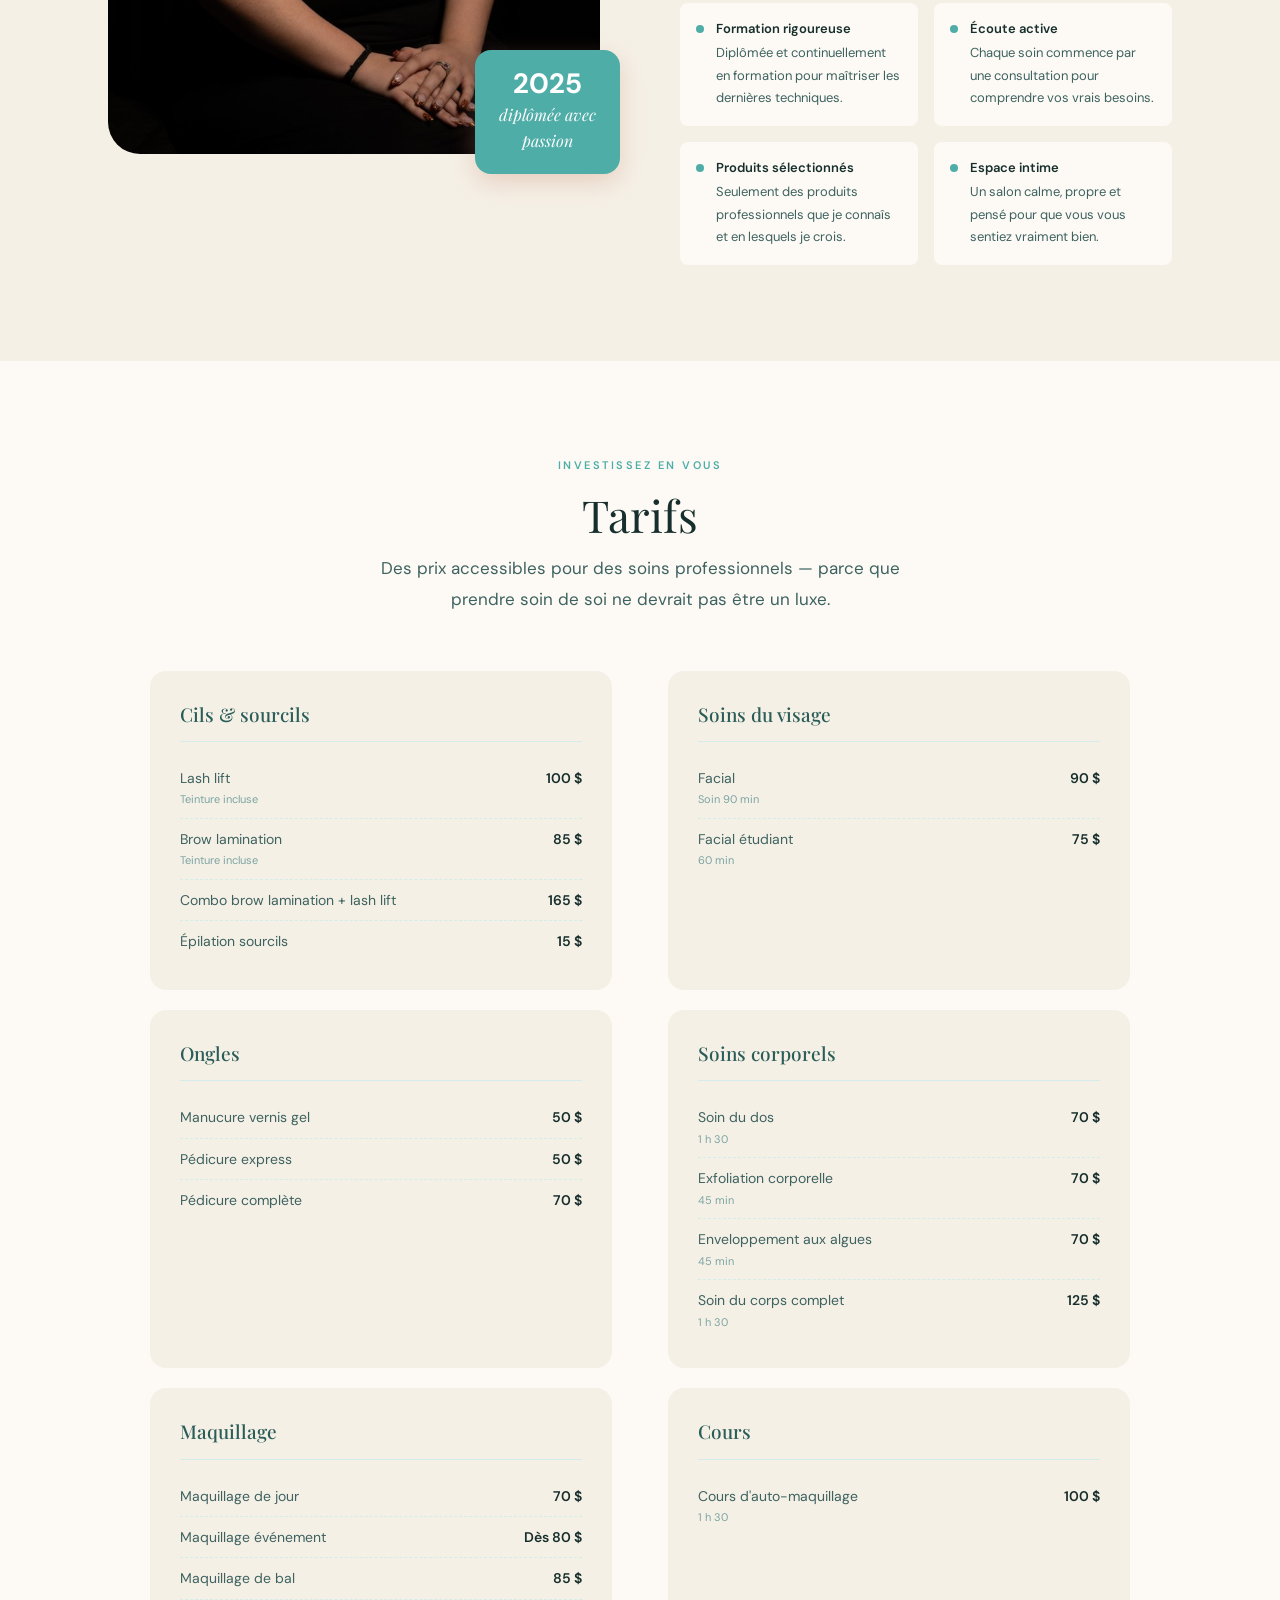
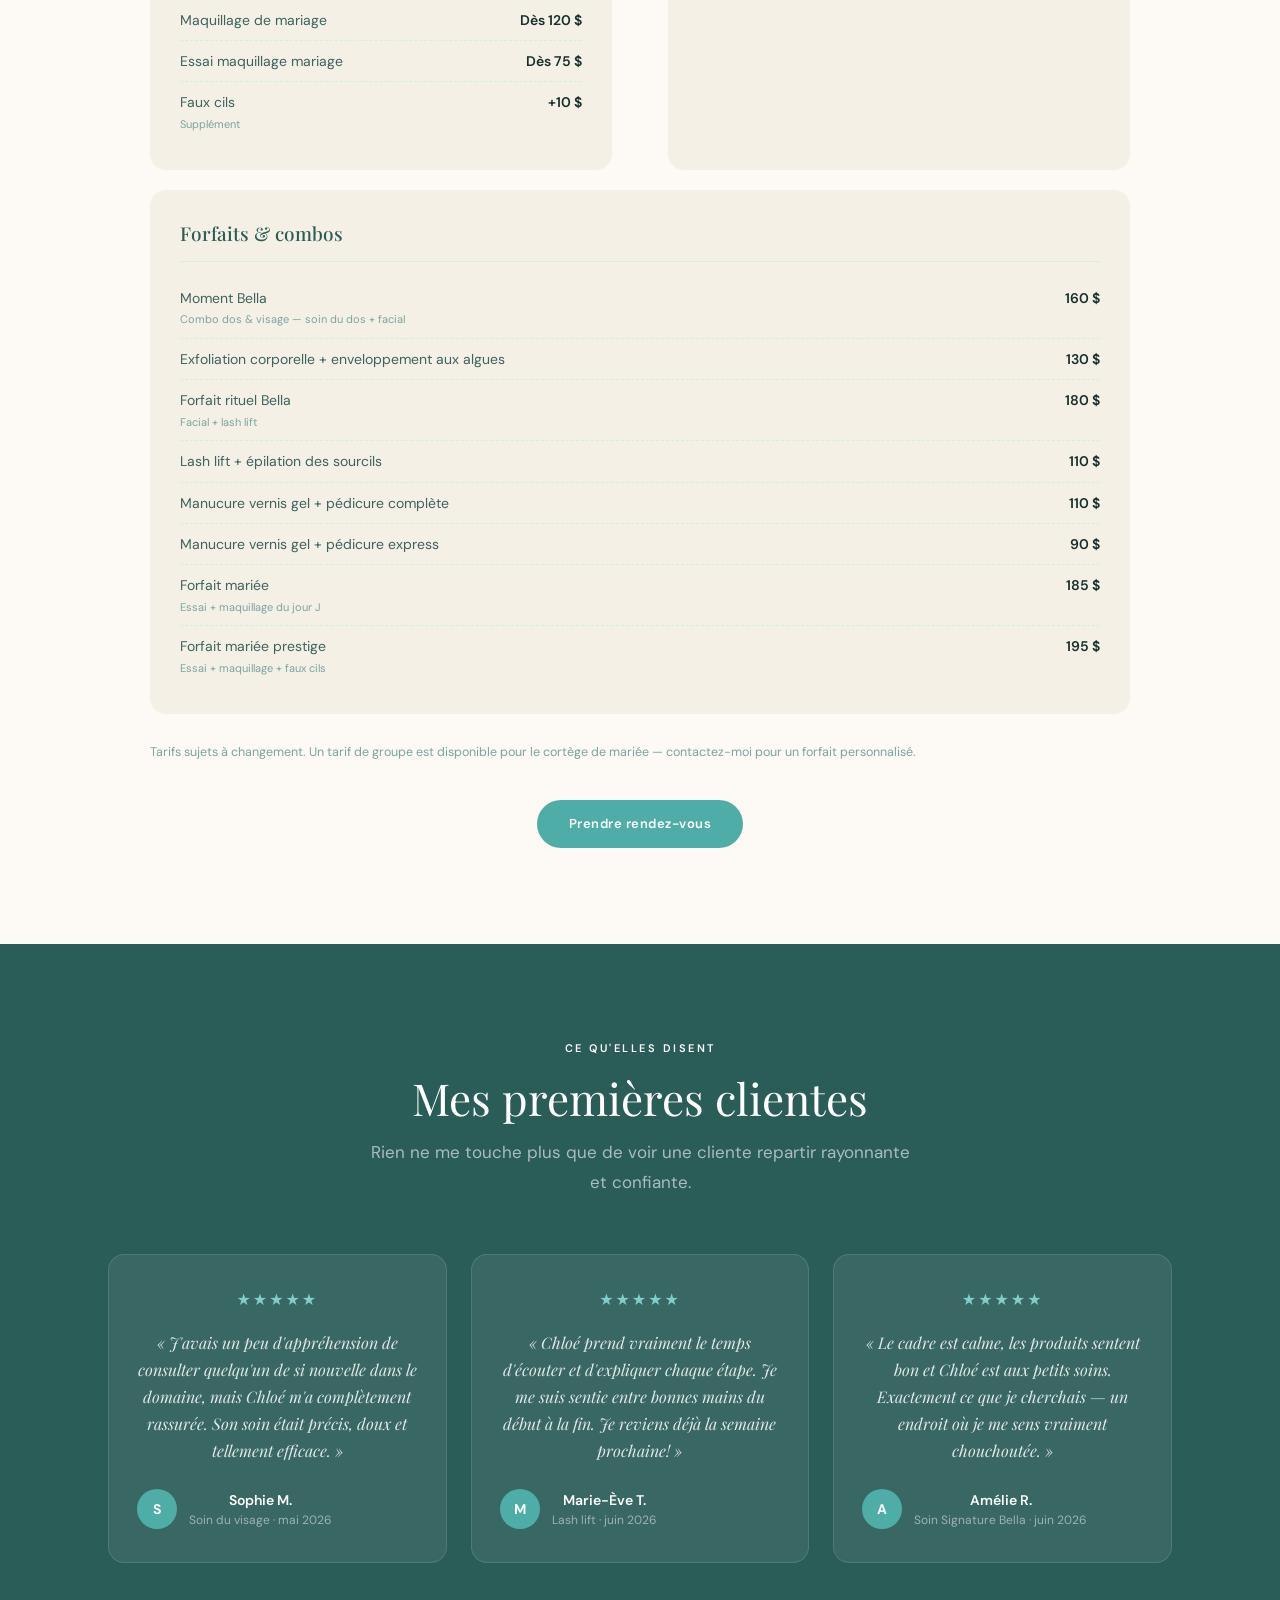
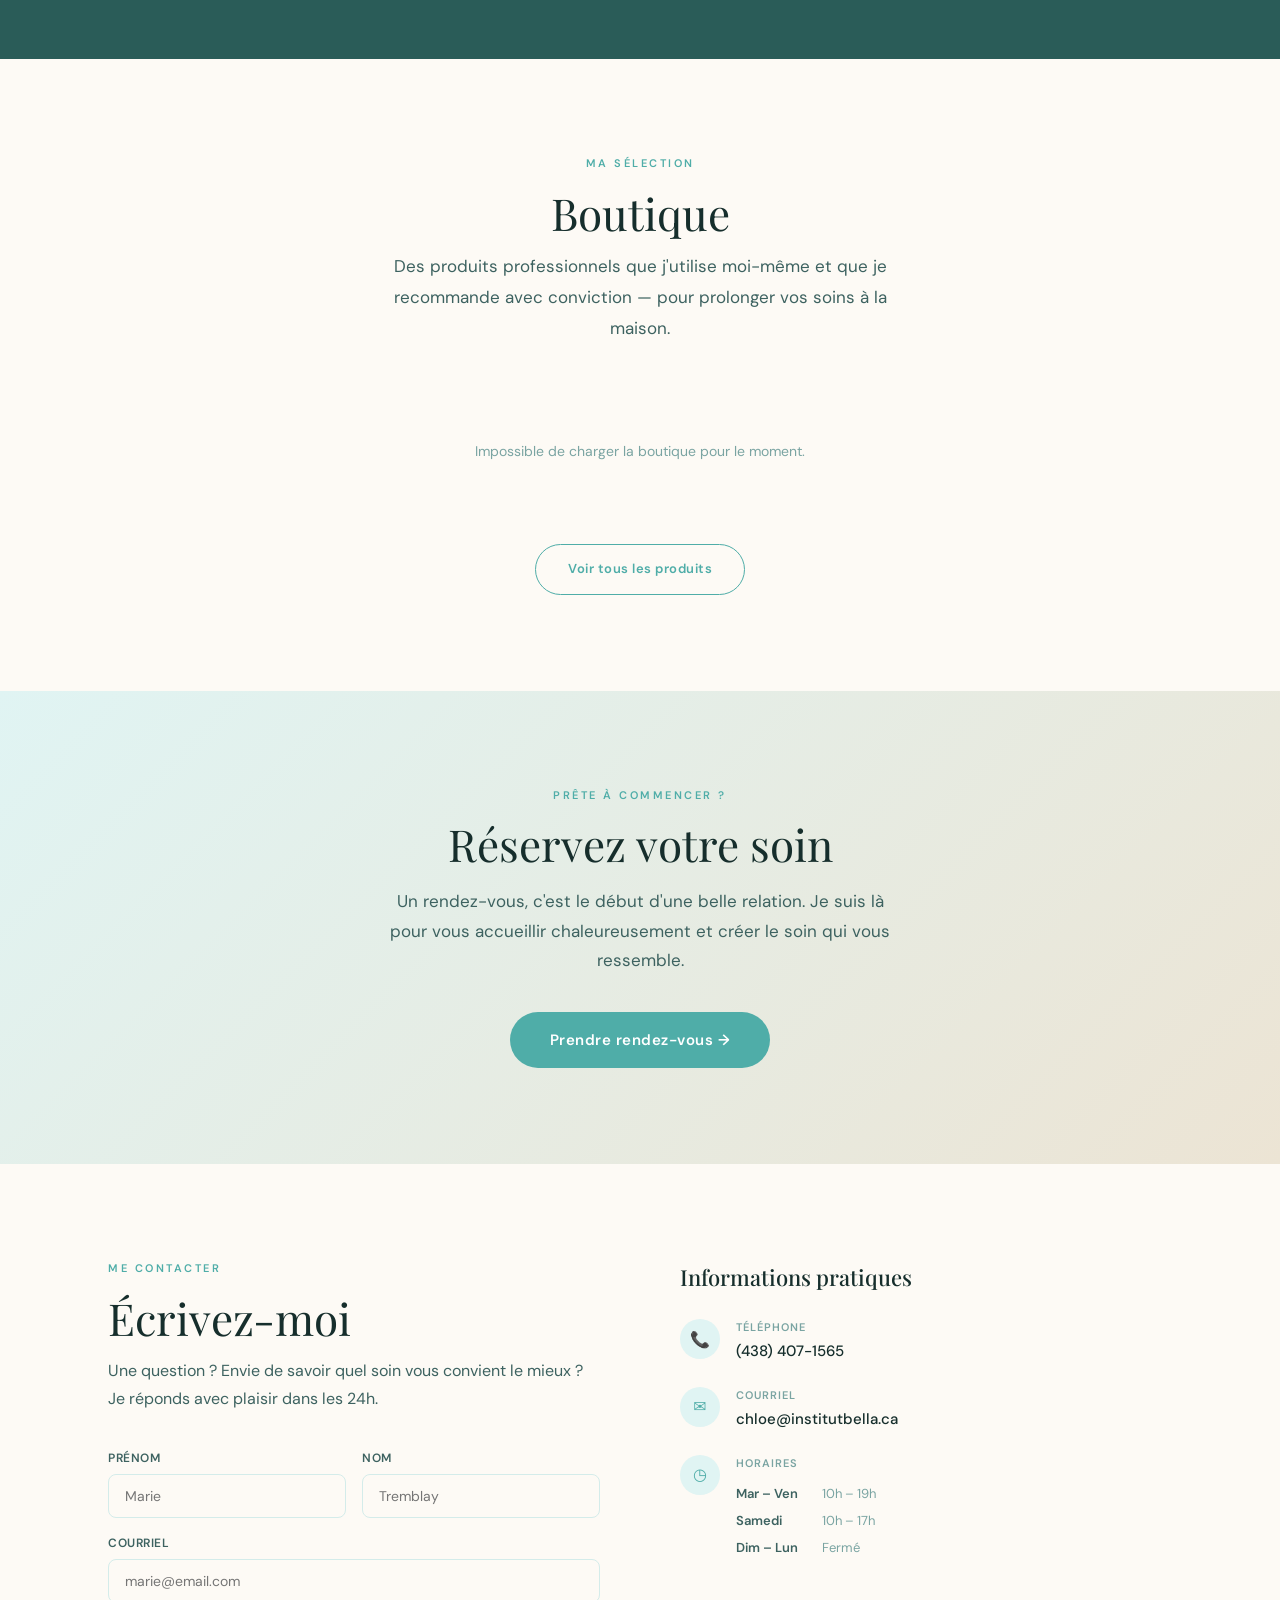
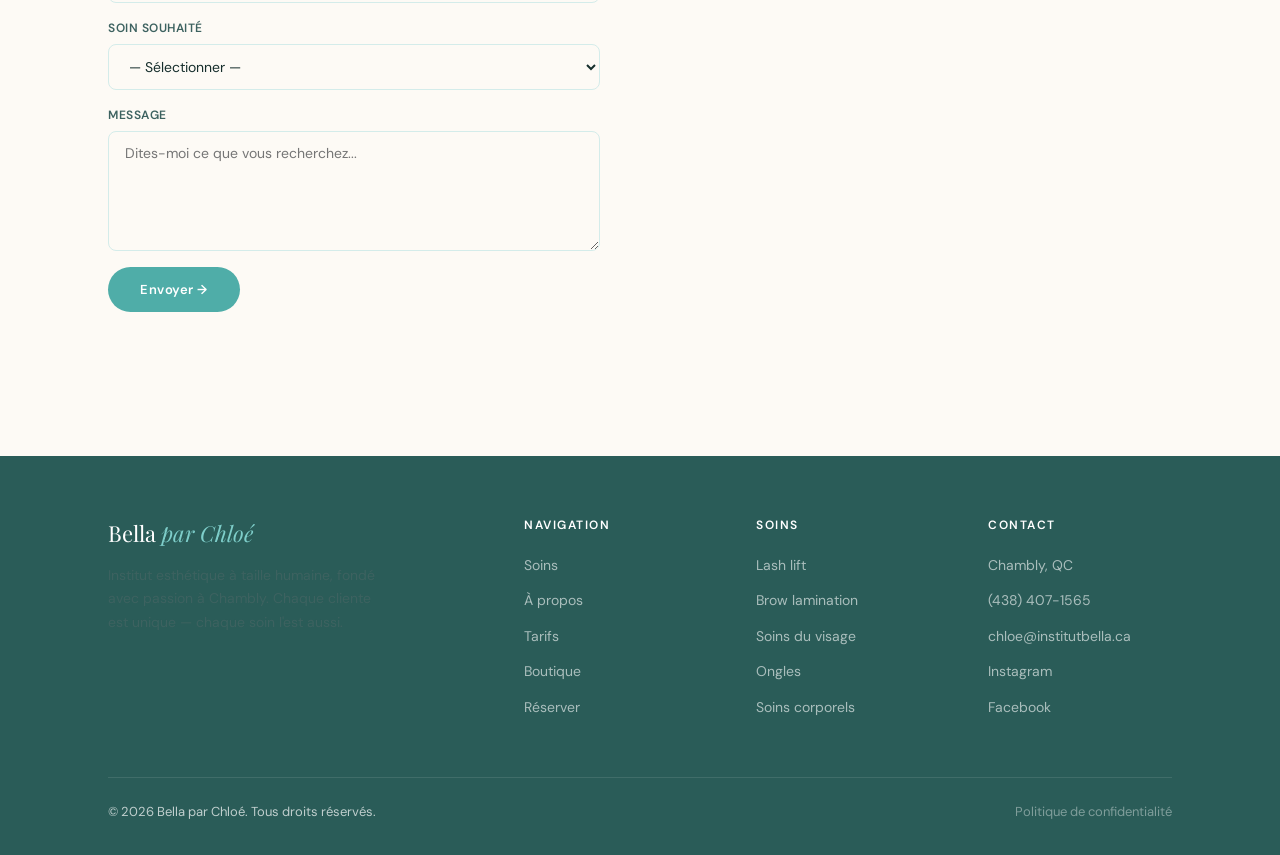
==== commit 56fff915: "Add new image for lash lift service card" ====
--- a/index.html
+++ b/index.html
@@ -781,7 +781,7 @@
 
         <div class="service-card">
           <div class="service-img">
-            <img src="images/lash-lift/IMG_3673.jpg" alt="Lash lift">
+            <img src="images/lash-lift/lash-lift-chloe.jpg" alt="Lash lift">
           </div>
           <div class="service-body">
             <h3>Lash lift</h3>
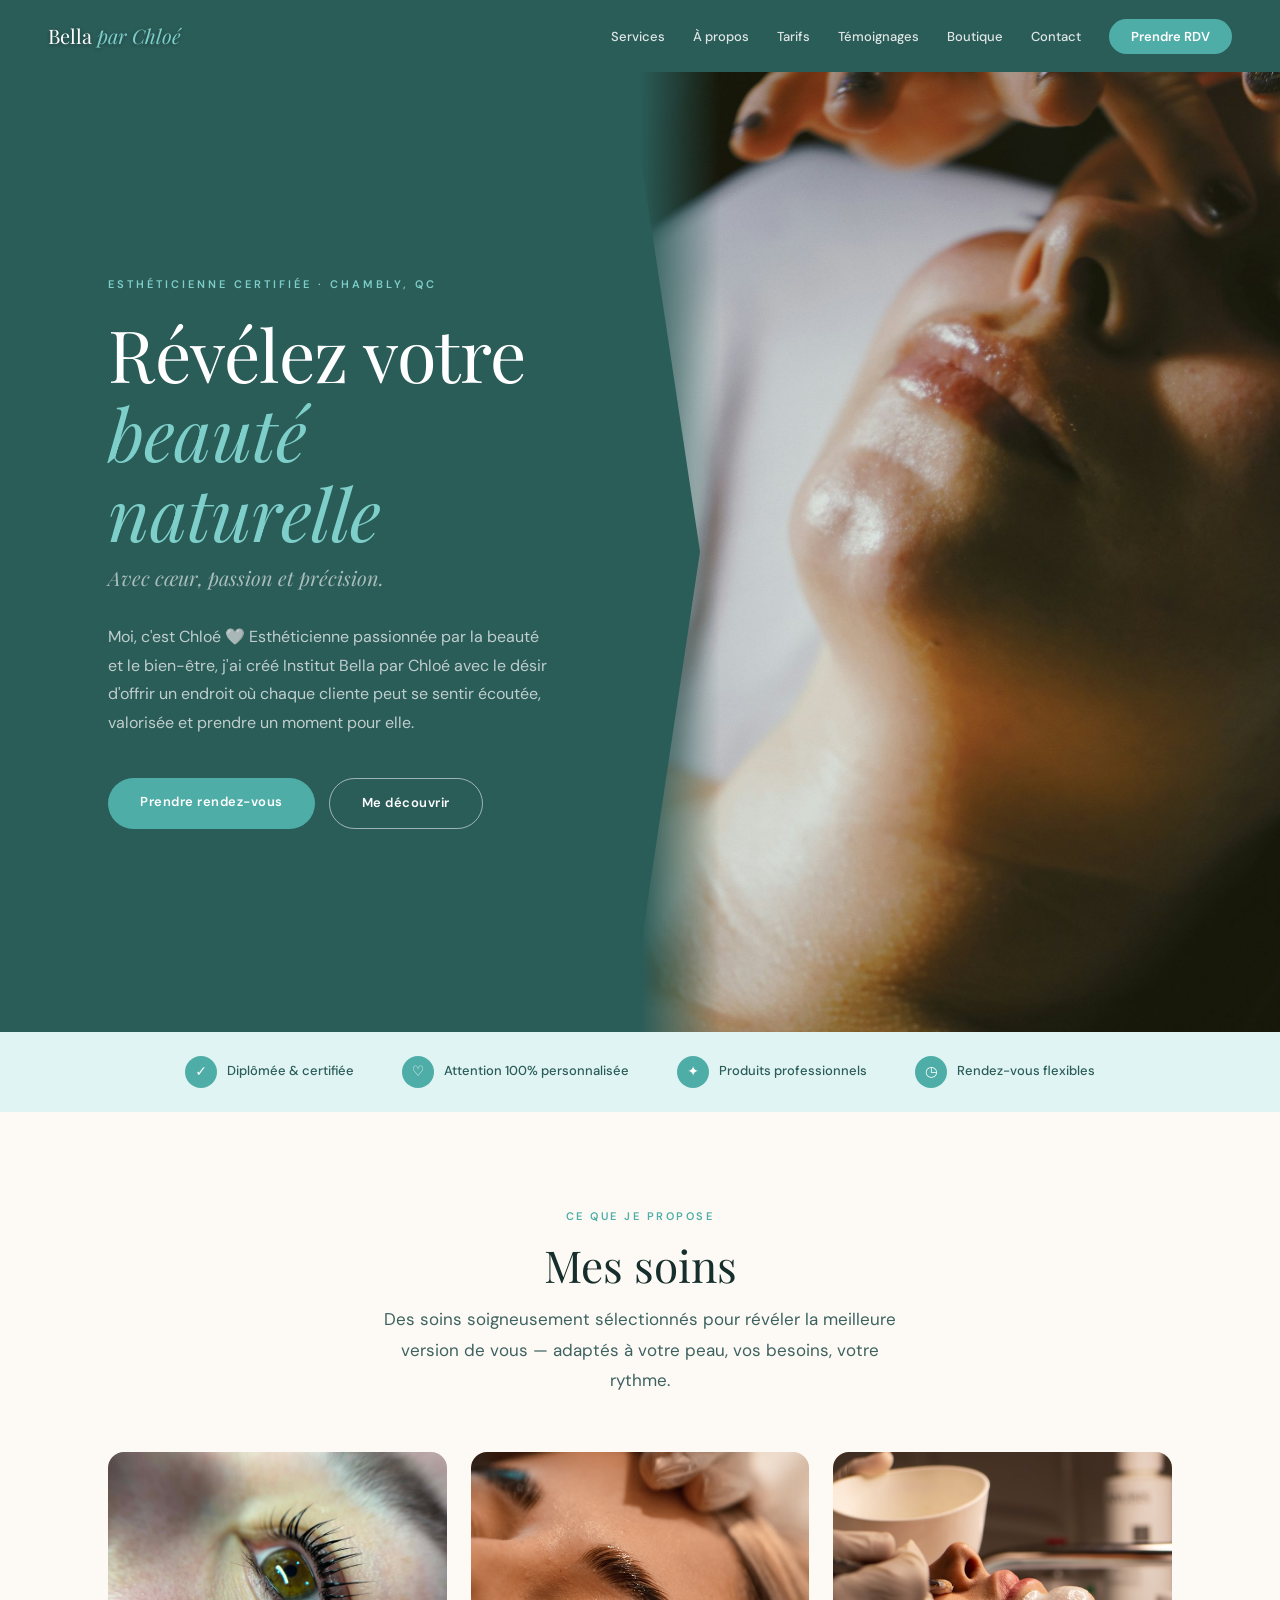
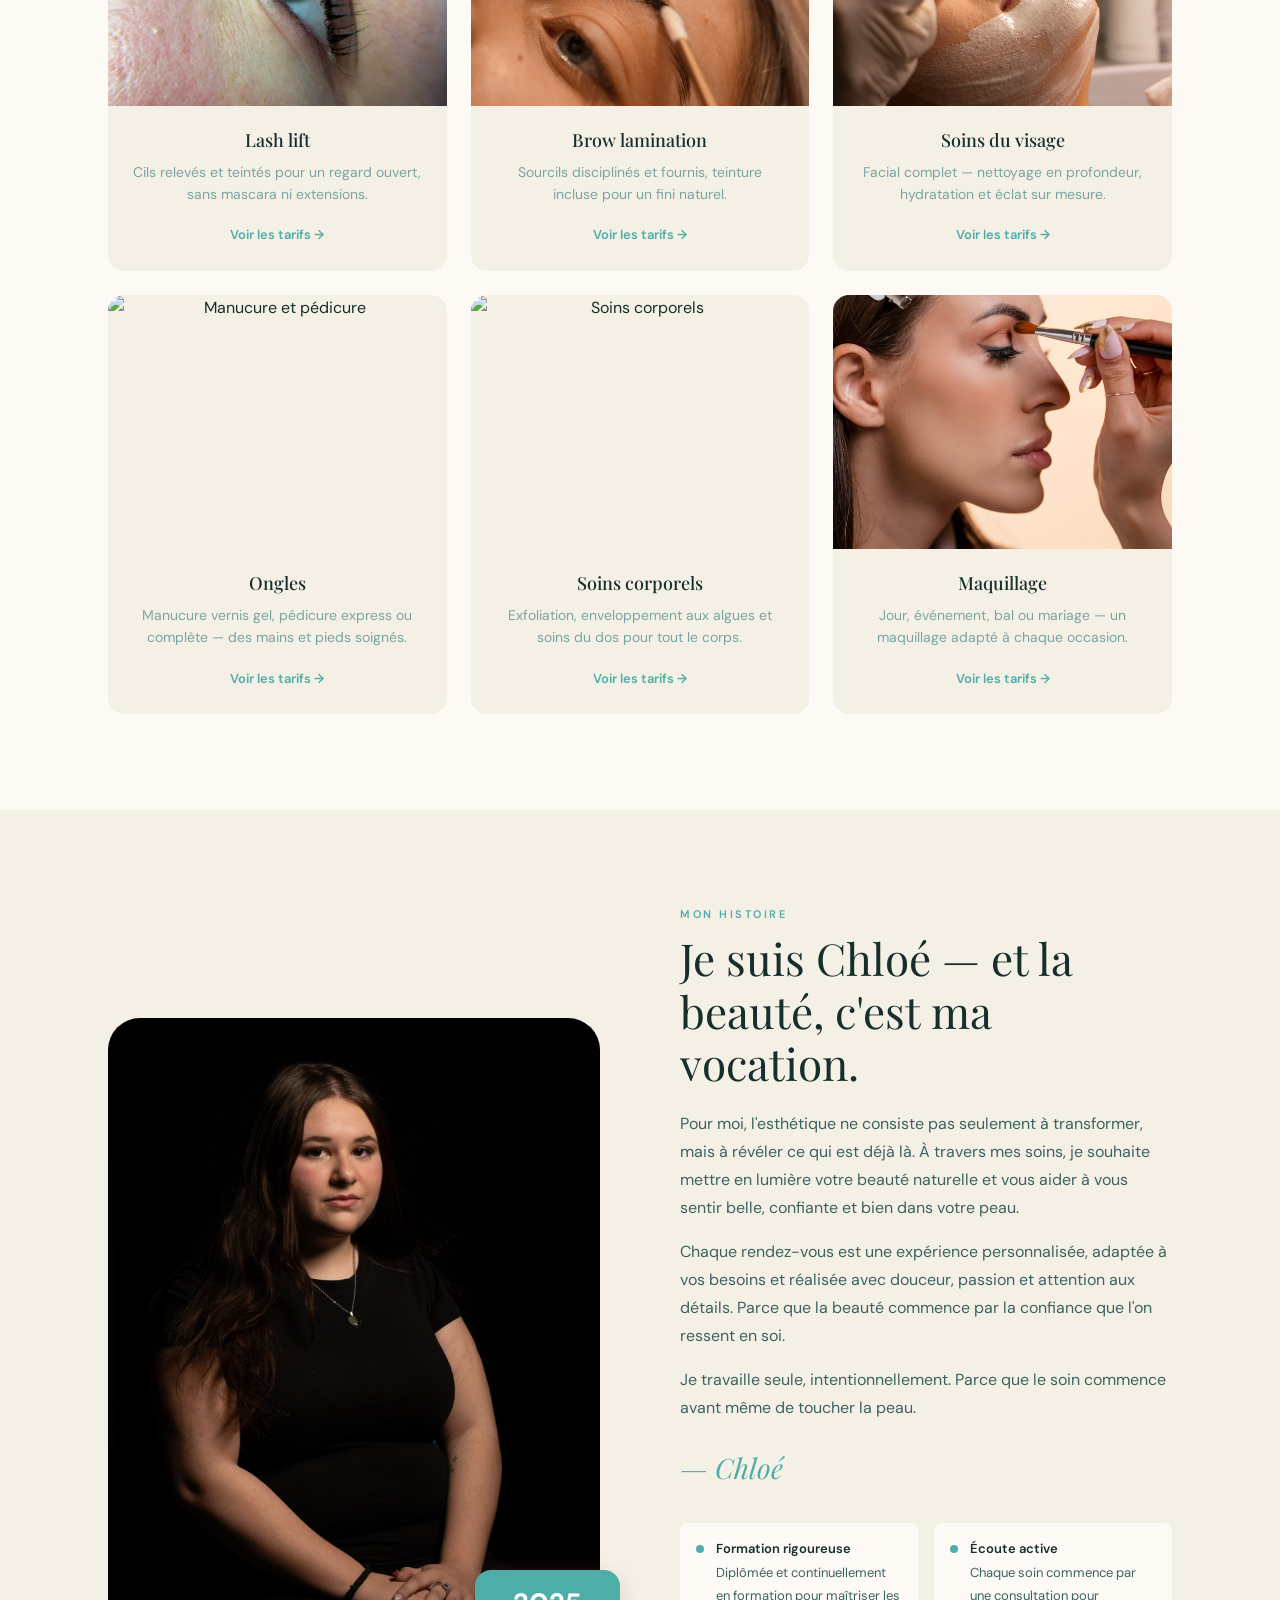
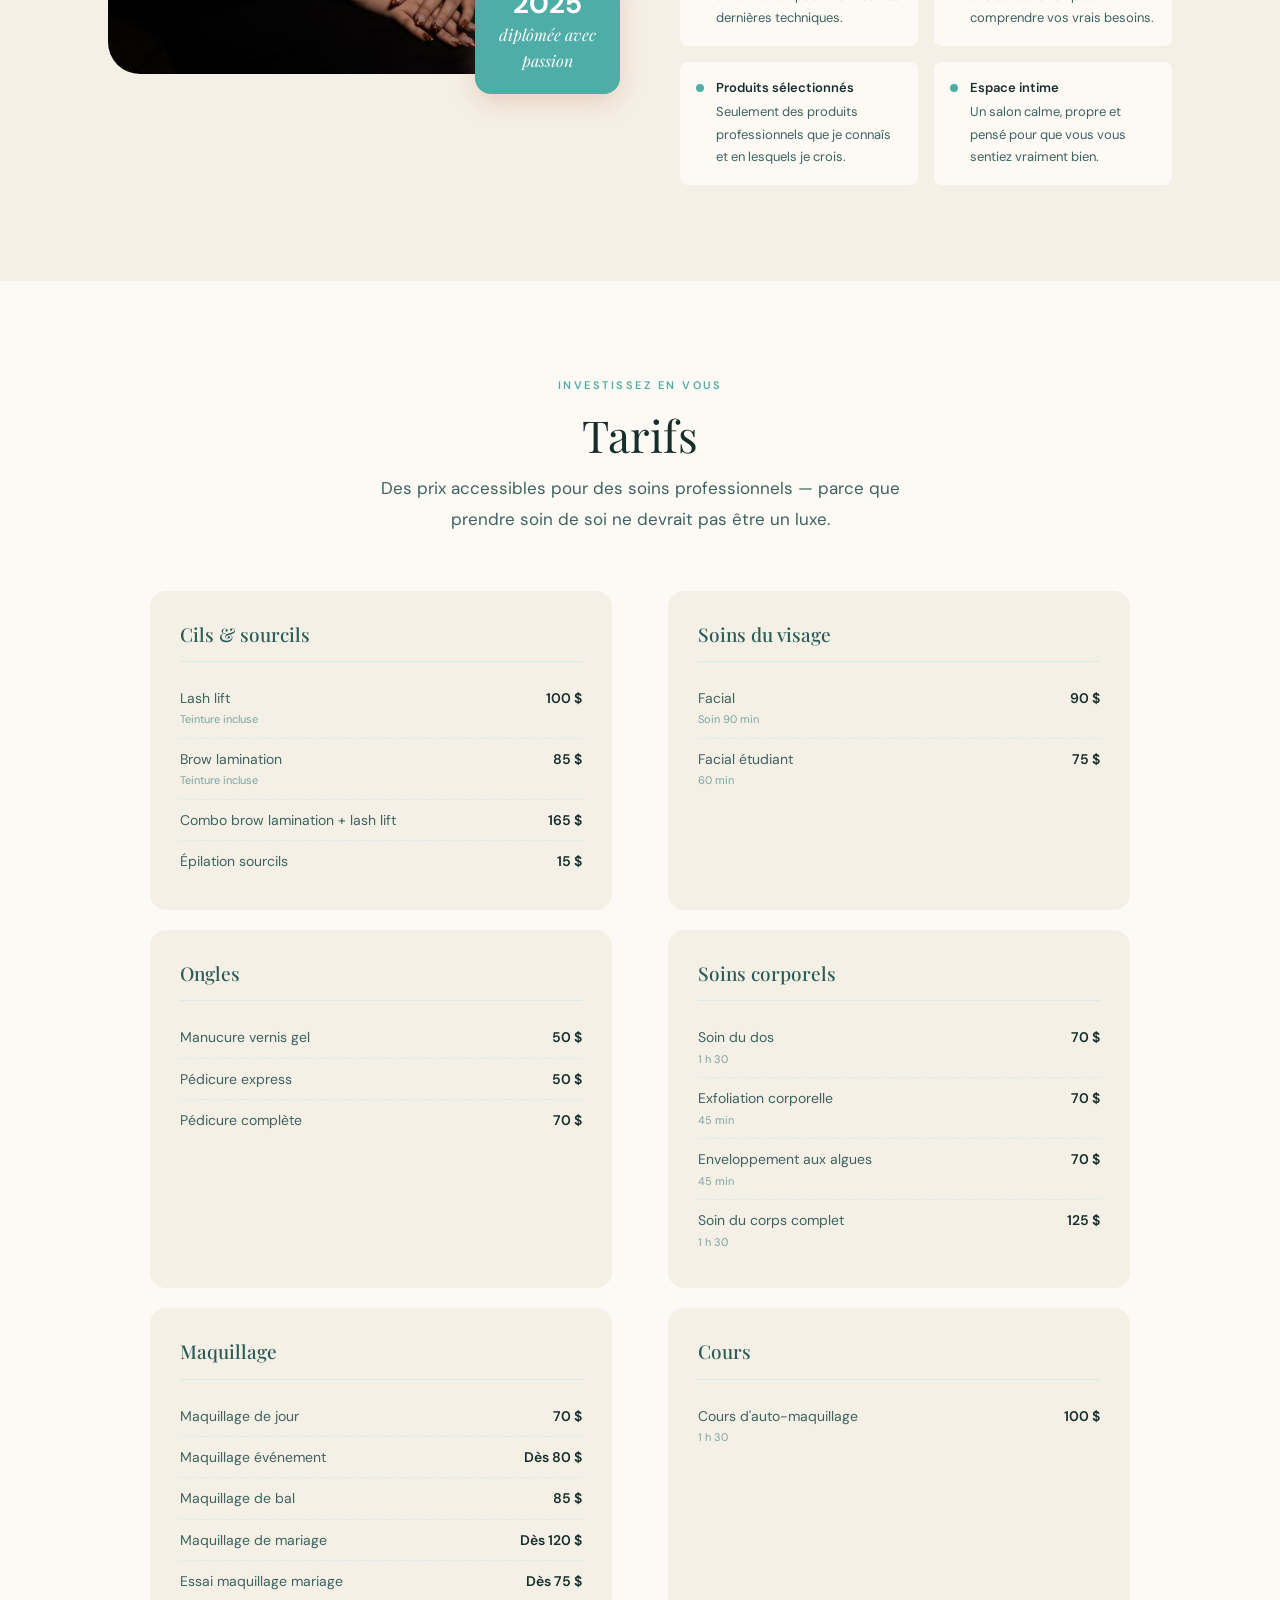
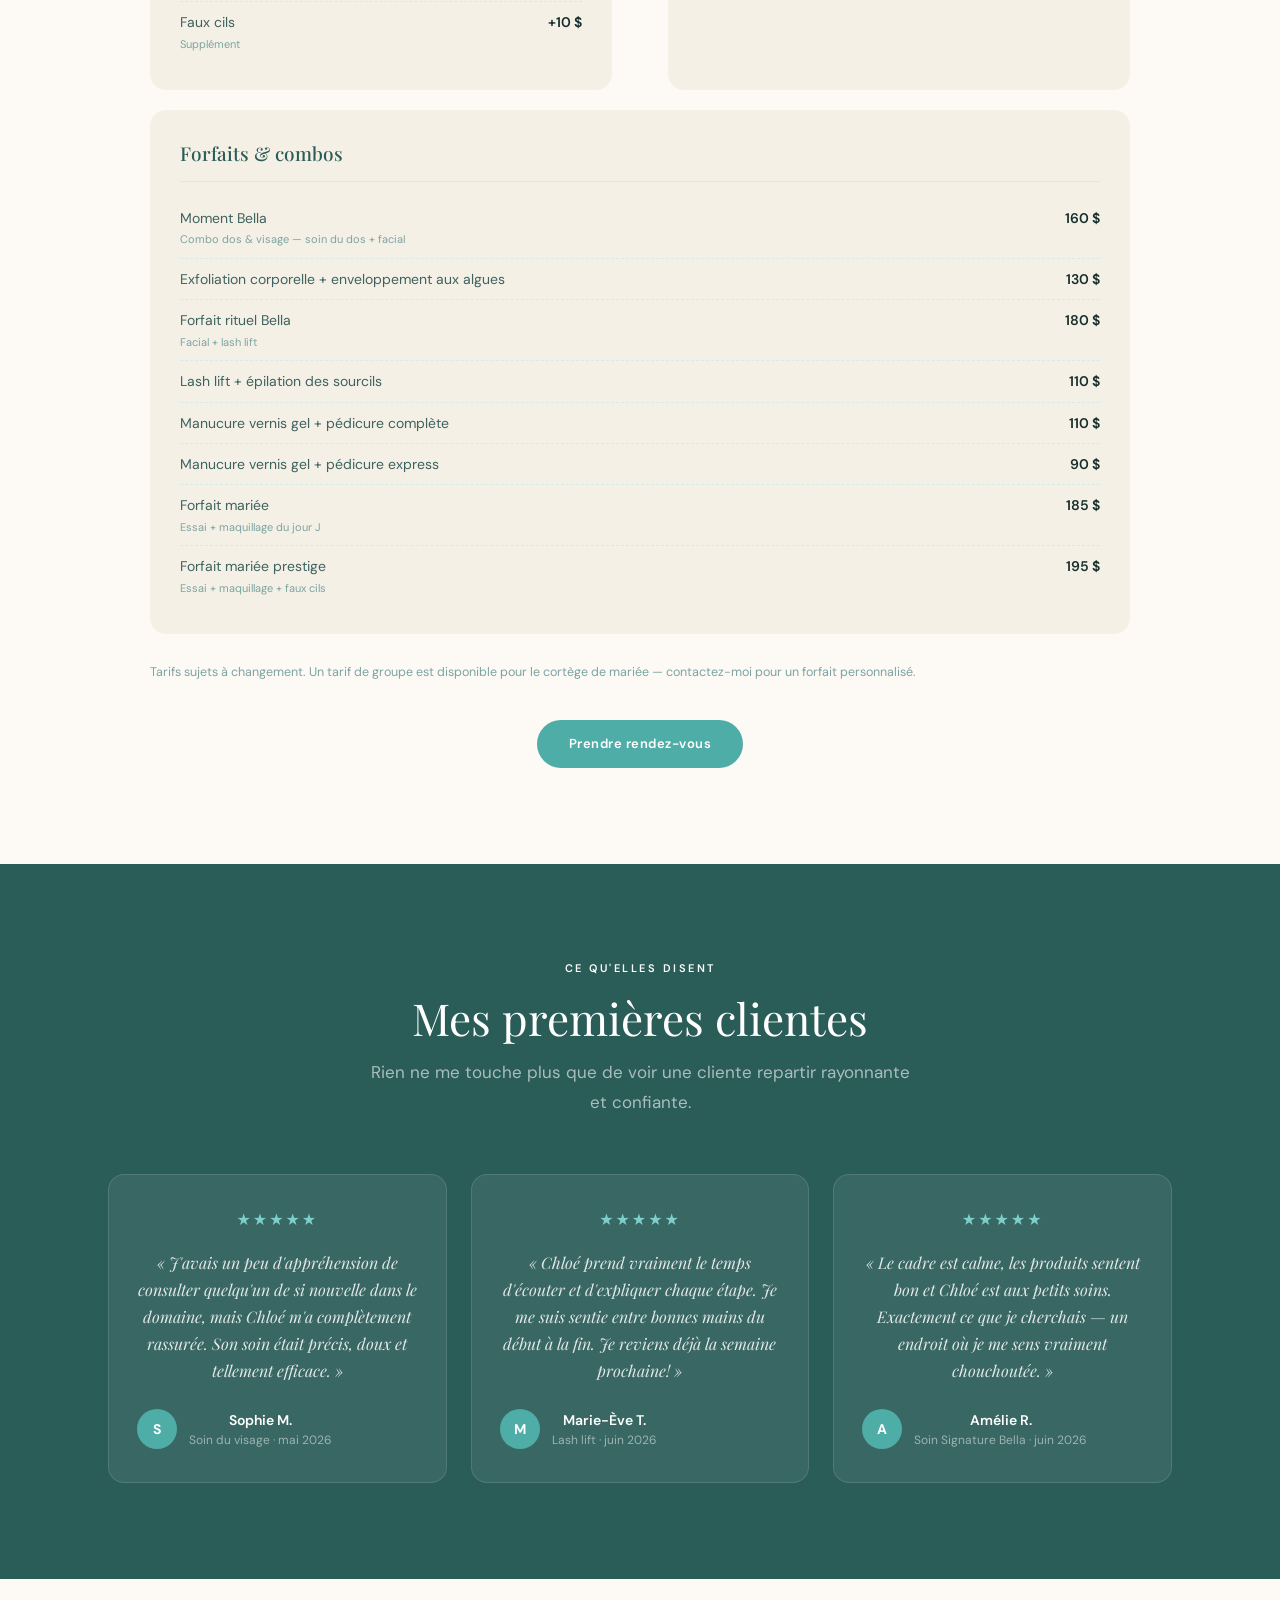
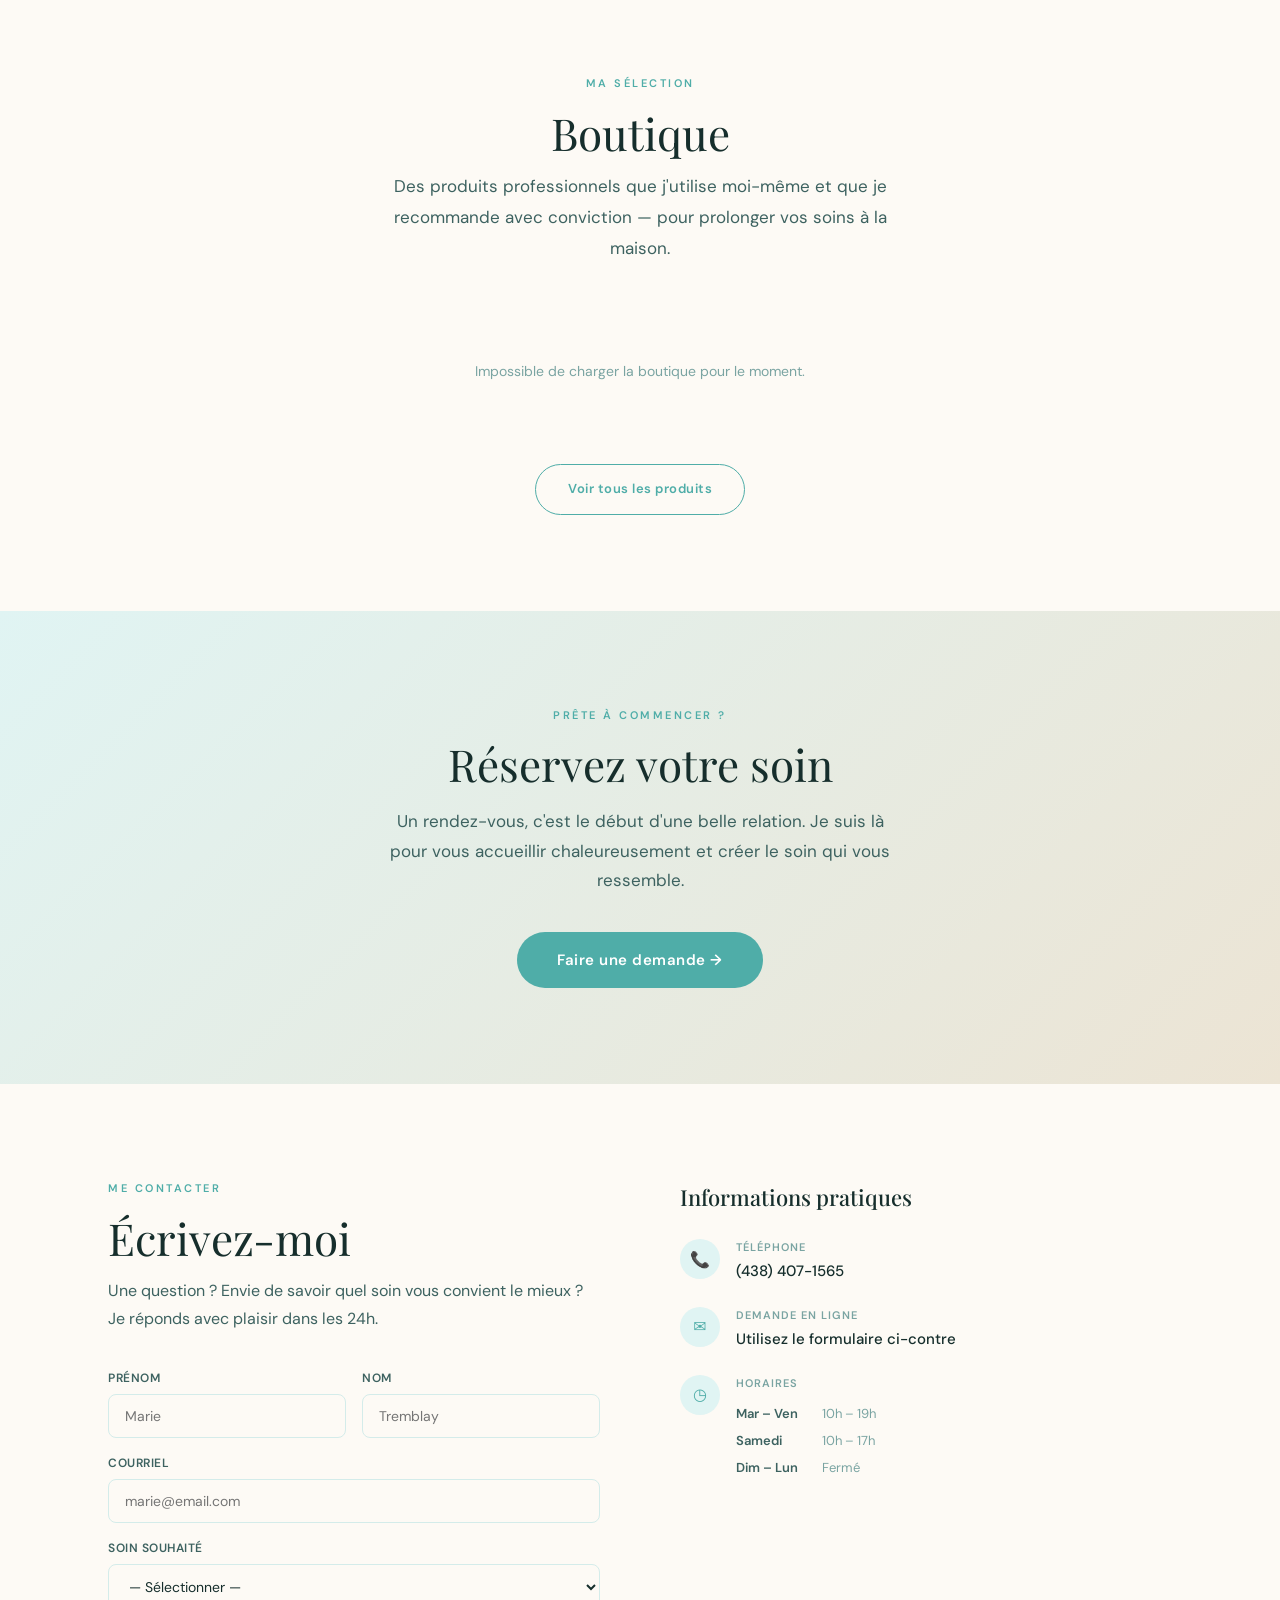
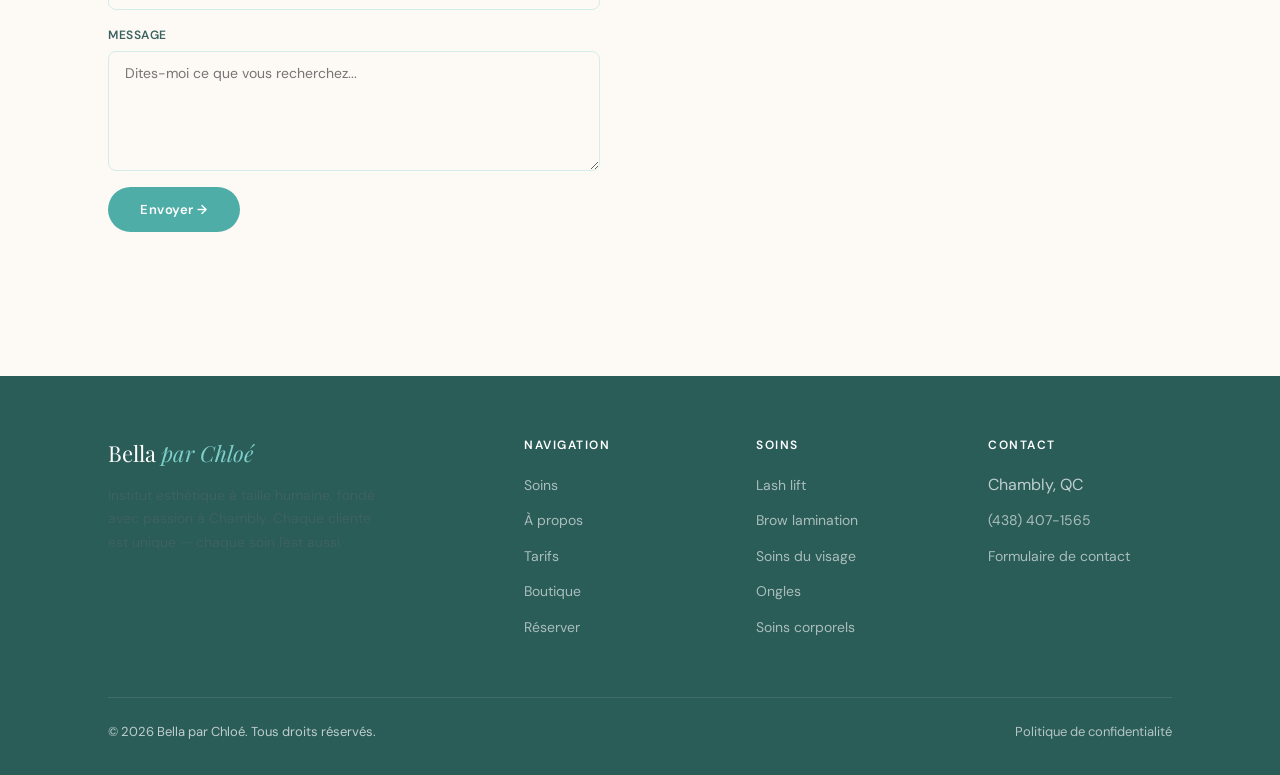
==== commit eb37008d: "Update index.html, add privacy policy, and enhance SEO metadata" ====
--- a/index.html
+++ b/index.html
@@ -3,7 +3,18 @@
 <head>
   <meta charset="UTF-8">
   <meta name="viewport" content="width=device-width, initial-scale=1.0">
-  <title>Bella par Chloé — Variant C (Warm Personal Brand)</title>
+  <title>Institut Bella par Chloé — Soins esthétiques à Chambly</title>
+  <meta name="description" content="Institut Bella par Chloé offre des soins esthétiques personnalisés à Chambly : soins du visage, lash lift, brow lamination, ongles, soins corporels et maquillage.">
+  <link rel="canonical" href="https://institutbellaparchloe.com/">
+  <meta property="og:type" content="website">
+  <meta property="og:locale" content="fr_CA">
+  <meta property="og:site_name" content="Institut Bella par Chloé">
+  <meta property="og:title" content="Institut Bella par Chloé — Soins esthétiques à Chambly">
+  <meta property="og:description" content="Des soins esthétiques personnalisés, réalisés avec douceur, passion et attention aux détails à Chambly.">
+  <meta property="og:url" content="https://institutbellaparchloe.com/">
+  <meta property="og:image" content="https://institutbellaparchloe.com/images/hero-facial.jpg">
+  <meta property="og:image:alt" content="Soin du visage chez Institut Bella par Chloé">
+  <meta name="twitter:card" content="summary_large_image">
   <link rel="preconnect" href="https://fonts.googleapis.com">
   <link rel="preconnect" href="https://fonts.gstatic.com" crossorigin>
   <link rel="preload" as="image" href="images/hero-facial.jpg" fetchpriority="high">
@@ -83,7 +94,7 @@
     /* ── NAV ── */
     .nav {
       position: fixed;
-      top: 40px;
+      top: 0;
       left: 0; right: 0;
       z-index: 100;
       padding: 0 48px;
@@ -176,7 +187,7 @@
     .nav-drawer {
       display: none;
       position: fixed;
-      top: 112px;
+      top: 72px;
       left: 0; right: 0;
       background: var(--cream);
       box-shadow: 0 8px 32px rgba(74, 45, 53, 0.12);
@@ -214,7 +225,7 @@
       min-height: 100vh;
       display: grid;
       grid-template-columns: 1fr 1fr;
-      padding-top: 112px;
+      padding-top: 72px;
     }
     .hero-left {
       background: var(--plum);
@@ -696,12 +707,6 @@
 </head>
 <body>
 
-  <!-- ANNOUNCEMENT -->
-  <div class="announcement" id="announcement">
-    ✨ Ouverture — 15% de rabais pour les premières clientes &nbsp;·&nbsp;
-    <a href="#booking">Réserver maintenant</a>
-  </div>
-
   <!-- NAV -->
   <nav class="nav" id="navbar">
     <a href="#" class="nav-logo">Bella <em>par Chloé</em></a>
@@ -1057,7 +1062,7 @@
       <h4>Prête à commencer ?</h4>
       <h2>Réservez votre soin</h2>
       <p>Un rendez-vous, c'est le début d'une belle relation. Je suis là pour vous accueillir chaleureusement et créer le soin qui vous ressemble.</p>
-      <a href="mailto:chloe@institutbella.ca?subject=R%C3%A9servation&body=Bonjour%20Chlo%C3%A9%2C%0A%0AJe%20souhaiterais%20prendre%20rendez-vous%20pour%20%3A%0A%0ASoin%20d%C3%A9sir%C3%A9%20%3A%20%0ADates%2Fheures%20qui%20me%20conviennent%20%3A%20%0A%0AMerci%20!" class="btn btn-rose">Prendre rendez-vous →</a>
+      <a href="#contact" class="btn btn-rose">Faire une demande →</a>
     </div>
   </section>
 
@@ -1117,8 +1122,8 @@
           <div class="info-item">
             <div class="info-icon">✉</div>
             <div>
-              <div class="info-label">Courriel</div>
-              <div class="info-value">chloe@institutbella.ca</div>
+              <div class="info-label">Demande en ligne</div>
+              <div class="info-value">Utilisez le formulaire ci-contre</div>
             </div>
           </div>
           <div class="info-item">
@@ -1168,24 +1173,21 @@
         <div class="footer-col">
           <h5>Contact</h5>
           <ul class="footer-links">
-            <li><a href="#">Chambly, QC</a></li>
+            <li>Chambly, QC</li>
             <li><a href="tel:4384071565">(438) 407-1565</a></li>
-            <li><a href="mailto:chloe@institutbella.ca">chloe@institutbella.ca</a></li>
-            <li><a href="#">Instagram</a></li>
-            <li><a href="#">Facebook</a></li>
+            <li><a href="#contact">Formulaire de contact</a></li>
           </ul>
         </div>
       </div>
       <div class="footer-bottom">
         <span>© 2026 Bella par Chloé. Tous droits réservés.</span>
-        <a href="#" style="color:rgba(255,255,255,0.4);">Politique de confidentialité</a>
+        <a href="privacy-policy.html" style="color:rgba(255,255,255,0.65);">Politique de confidentialité</a>
       </div>
     </div>
   </footer>
 
   <script>
     const nav = document.getElementById('navbar');
-    const announcement = document.getElementById('announcement');
     const hamburger = document.getElementById('hamburger');
     const drawer = document.getElementById('nav-drawer');
 
@@ -1206,13 +1208,6 @@
     window.addEventListener('scroll', () => {
       const past = window.scrollY > 50;
       nav.classList.toggle('scrolled', past);
-      if (past) {
-        announcement.style.transform = 'translateY(-100%)';
-        nav.style.top = '0';
-      } else {
-        announcement.style.transform = '';
-        nav.style.top = '40px';
-      }
       if (drawer.classList.contains('open')) {
         drawer.style.top = nav.getBoundingClientRect().bottom + 'px';
       }
@@ -1296,7 +1291,7 @@
         setTimeout(() => form.reset(), 1500);
       } catch (err) {
         console.error('Contact form submission failed:', err);
-        status.textContent = "Erreur d'envoi. Vous pouvez m'écrire à chloe@institutbella.ca.";
+        status.textContent = "Erreur d'envoi. Vous pouvez appeler au (438) 407-1565.";
         status.style.color = '#b3261e';
       } finally {
         submitBtn.disabled = false;
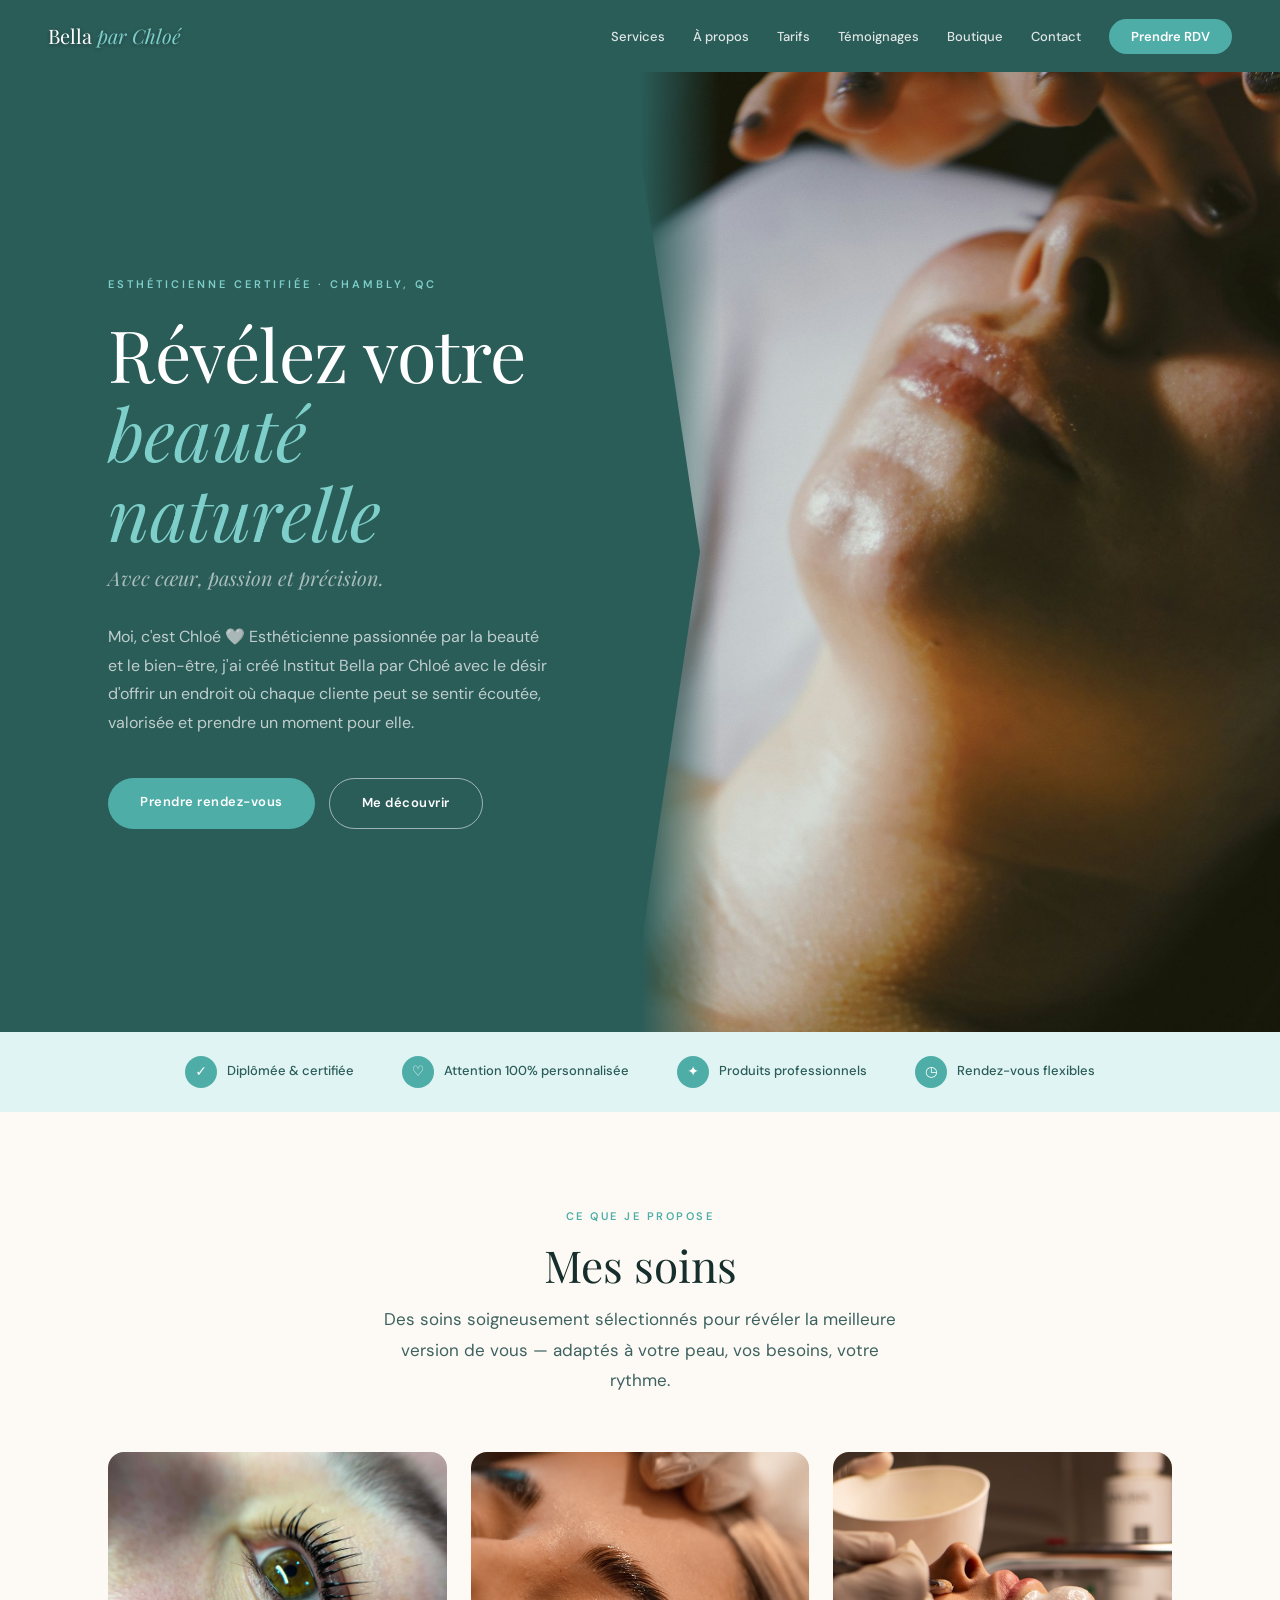
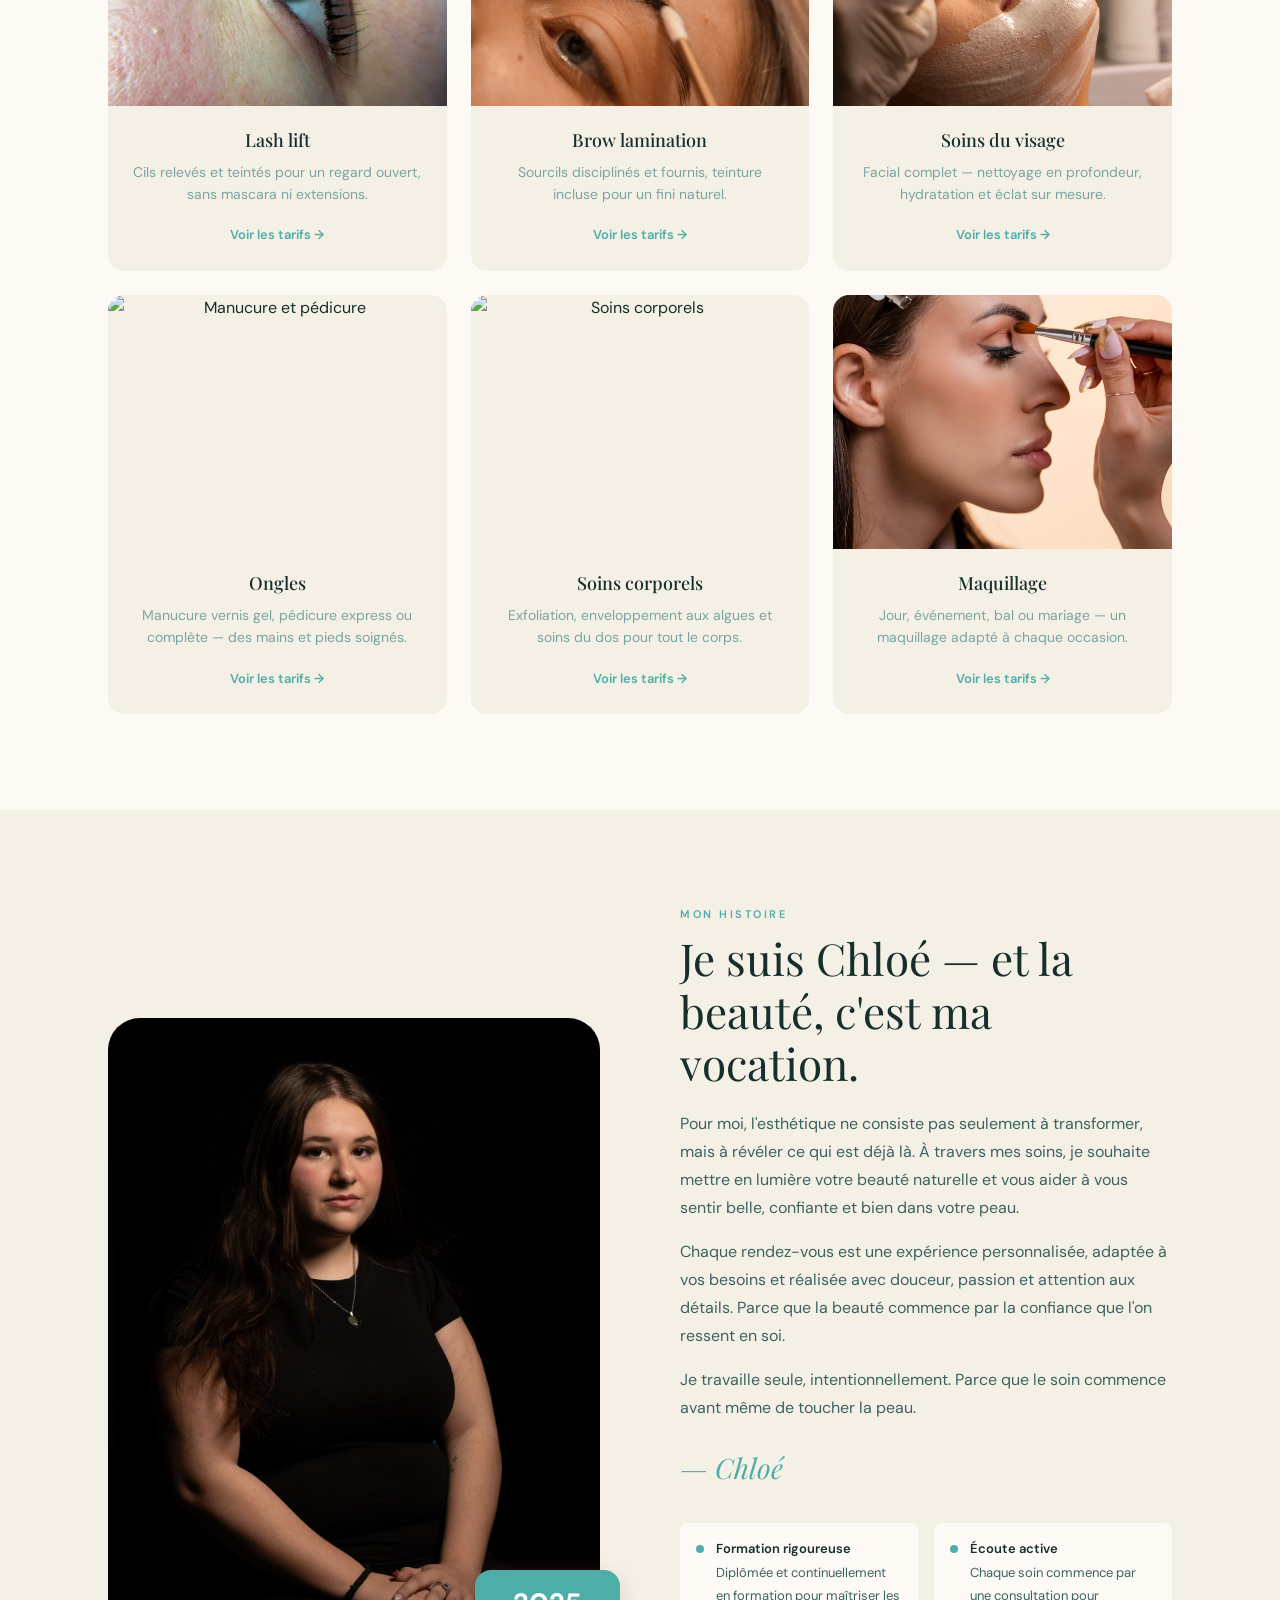
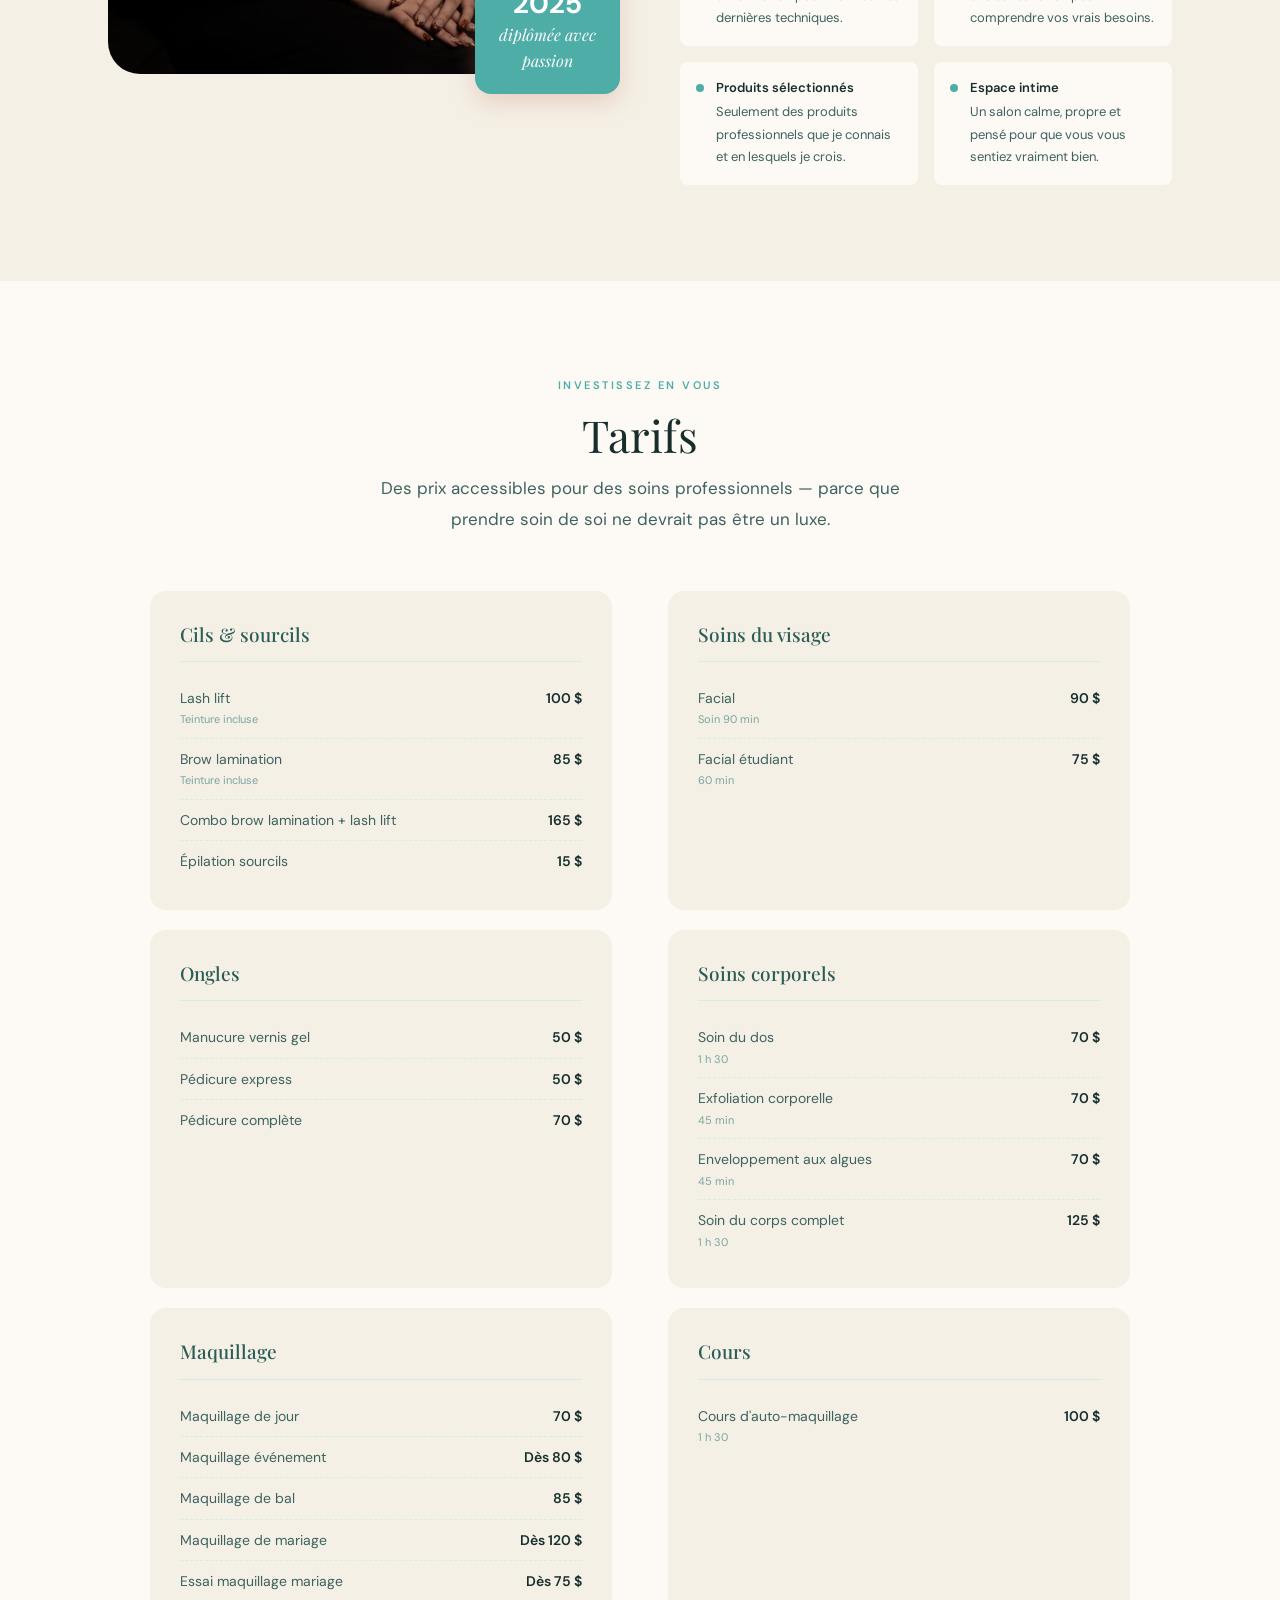
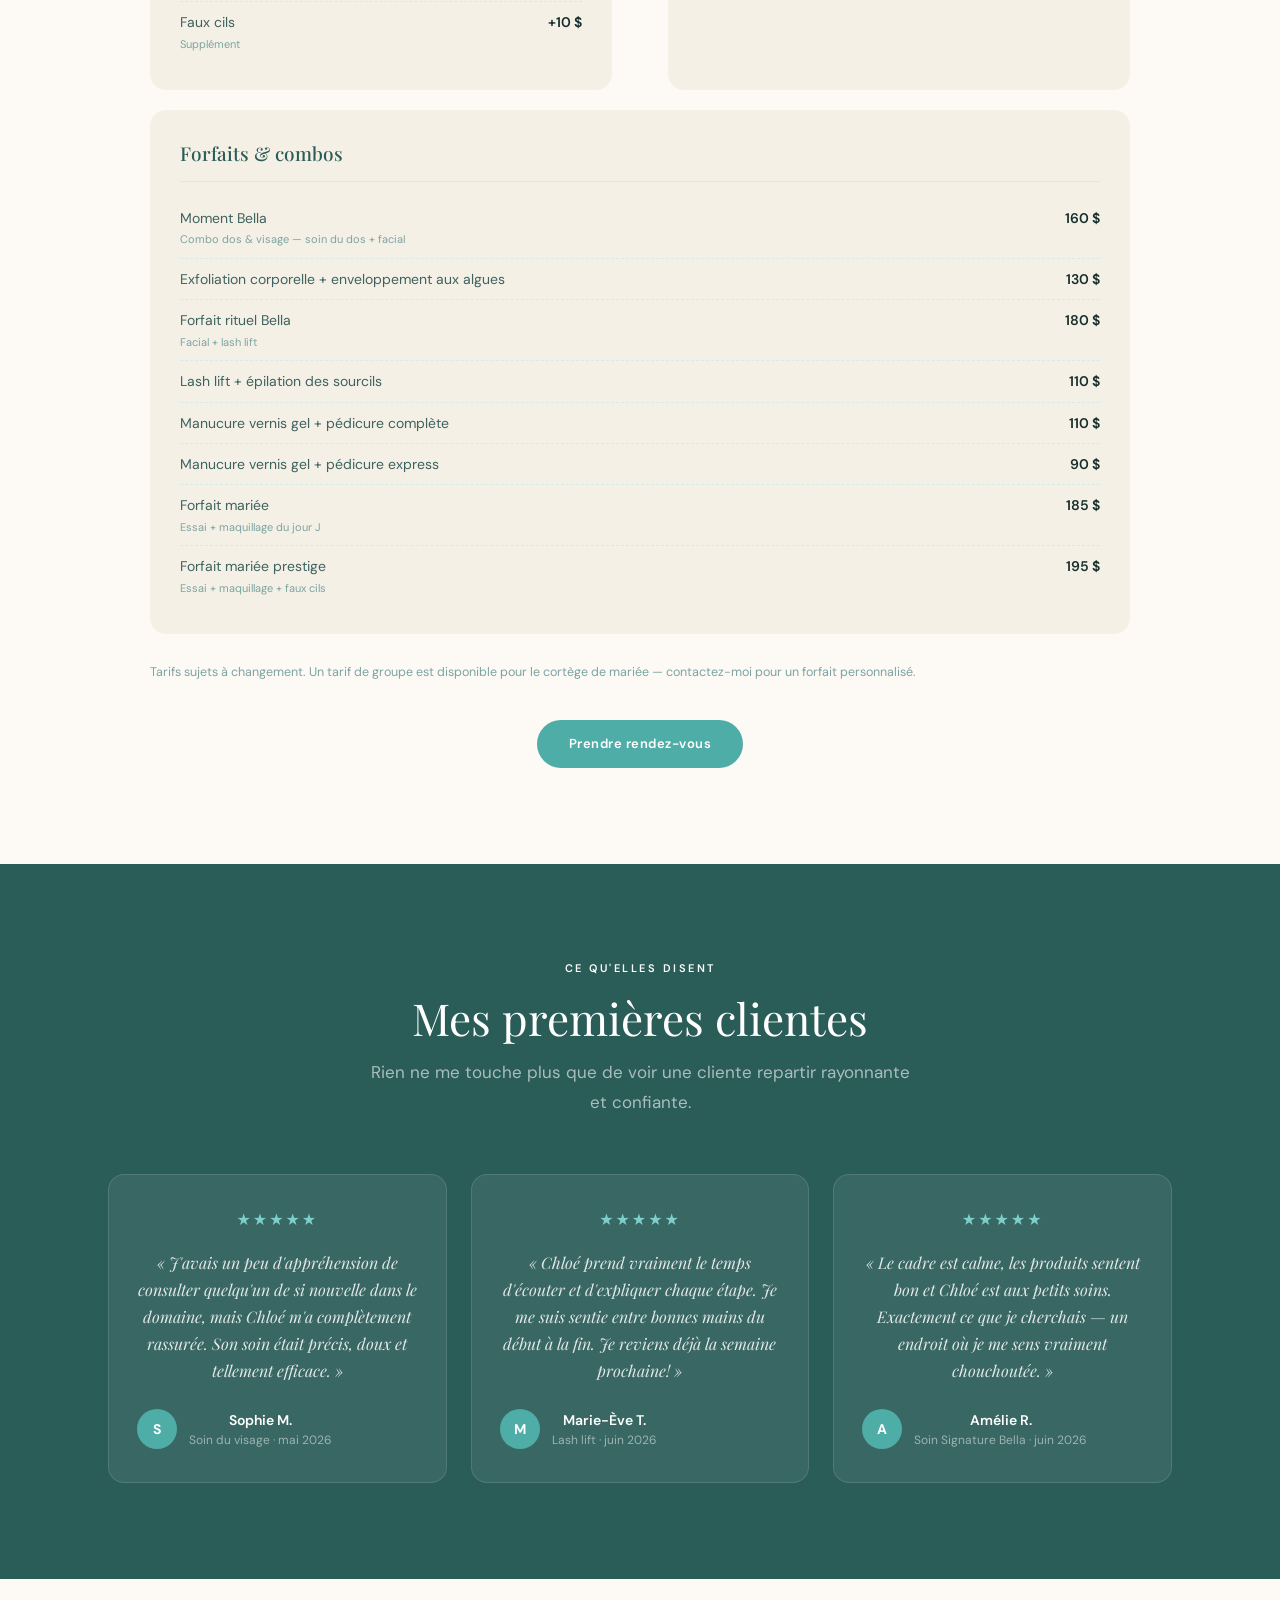
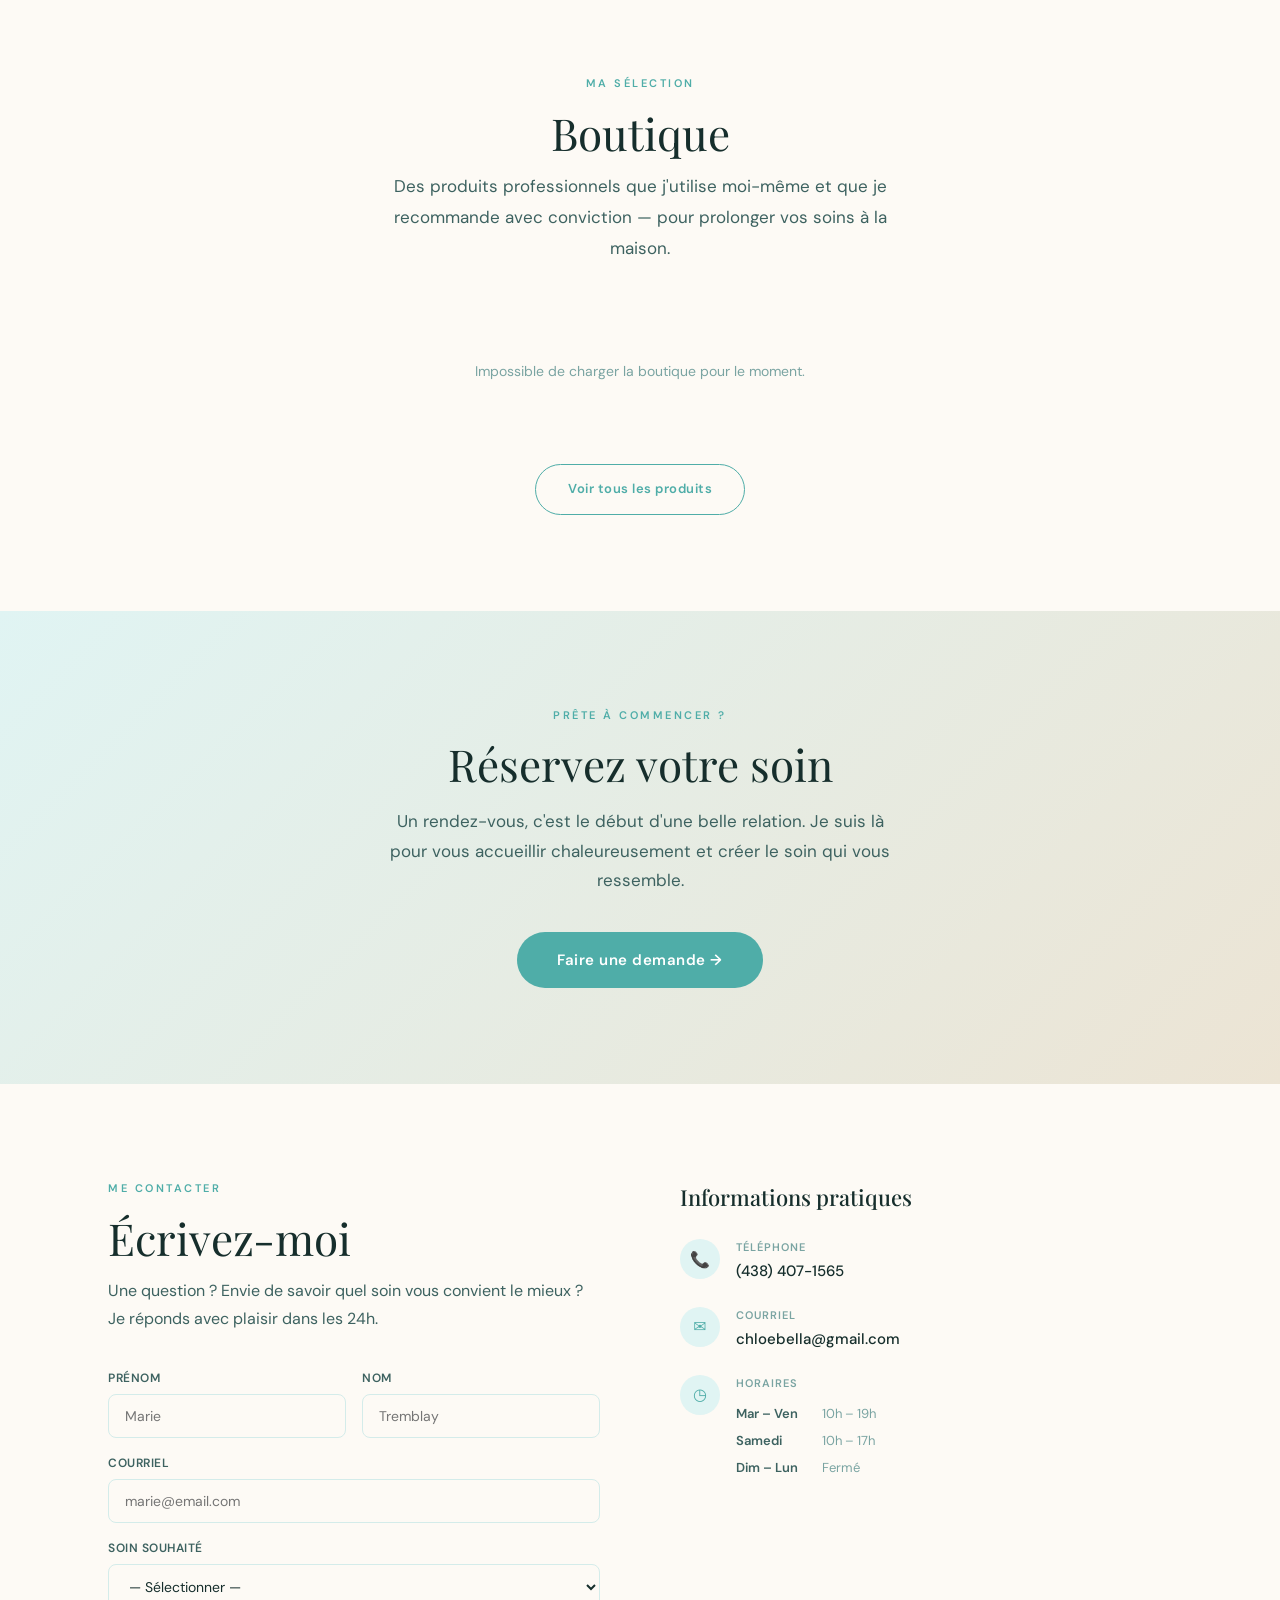
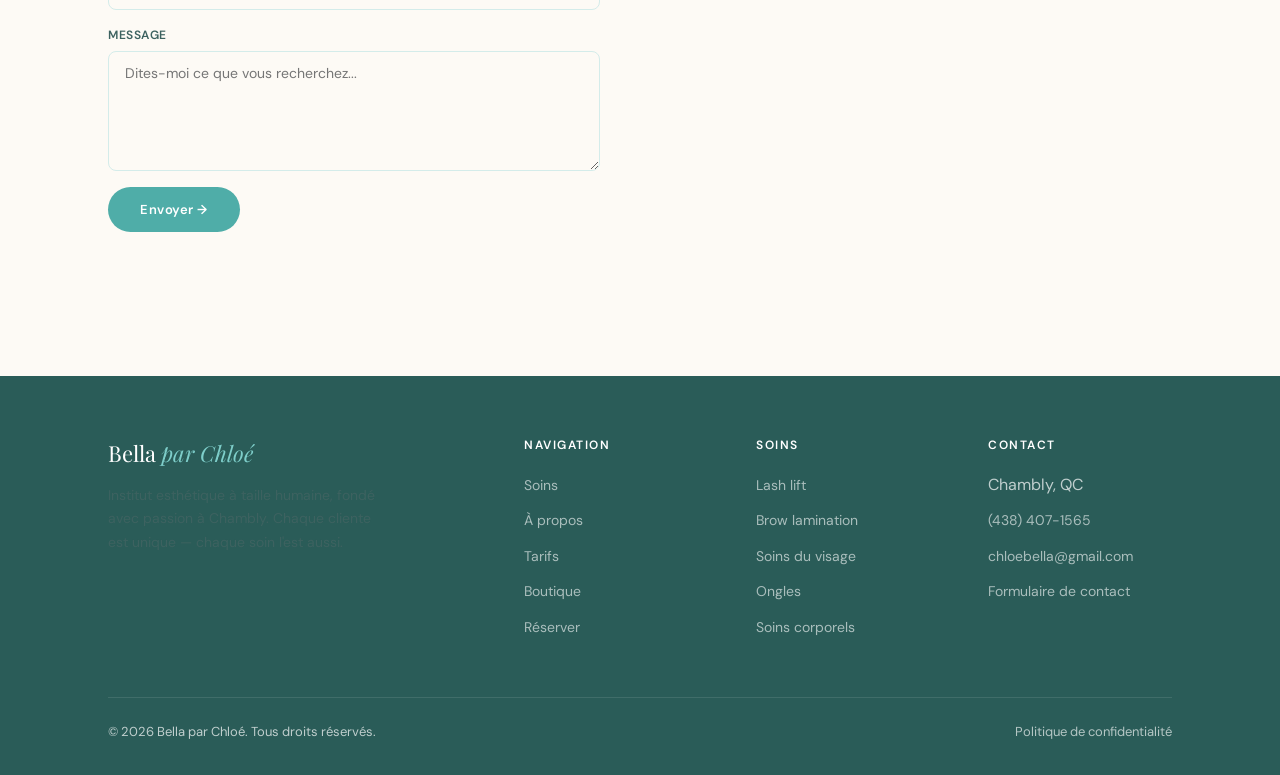
==== commit 4df1905c: "Update URLs in HTML, sitemap, and robots.txt to reflect new site structure" ====
--- a/index.html
+++ b/index.html
@@ -5,14 +5,14 @@
   <meta name="viewport" content="width=device-width, initial-scale=1.0">
   <title>Institut Bella par Chloé — Soins esthétiques à Chambly</title>
   <meta name="description" content="Institut Bella par Chloé offre des soins esthétiques personnalisés à Chambly : soins du visage, lash lift, brow lamination, ongles, soins corporels et maquillage.">
-  <link rel="canonical" href="https://institutbellaparchloe.com/">
+  <link rel="canonical" href="https://institu-be-b9e9c146-christianribe.wix-site-host.com/">
   <meta property="og:type" content="website">
   <meta property="og:locale" content="fr_CA">
   <meta property="og:site_name" content="Institut Bella par Chloé">
   <meta property="og:title" content="Institut Bella par Chloé — Soins esthétiques à Chambly">
   <meta property="og:description" content="Des soins esthétiques personnalisés, réalisés avec douceur, passion et attention aux détails à Chambly.">
-  <meta property="og:url" content="https://institutbellaparchloe.com/">
-  <meta property="og:image" content="https://institutbellaparchloe.com/images/hero-facial.jpg">
+  <meta property="og:url" content="https://institu-be-b9e9c146-christianribe.wix-site-host.com/">
+  <meta property="og:image" content="https://institu-be-b9e9c146-christianribe.wix-site-host.com/images/hero-facial.jpg">
   <meta property="og:image:alt" content="Soin du visage chez Institut Bella par Chloé">
   <meta name="twitter:card" content="summary_large_image">
   <link rel="preconnect" href="https://fonts.googleapis.com">
@@ -893,7 +893,7 @@
               <div class="value-dot"></div>
               <div>
                 <strong>Produits sélectionnés</strong>
-                <p>Seulement des produits professionnels que je connaîs et en lesquels je crois.</p>
+                <p>Seulement des produits professionnels que je connais et en lesquels je crois.</p>
               </div>
             </div>
             <div class="about-value">
@@ -1122,8 +1122,8 @@
           <div class="info-item">
             <div class="info-icon">✉</div>
             <div>
-              <div class="info-label">Demande en ligne</div>
-              <div class="info-value">Utilisez le formulaire ci-contre</div>
+              <div class="info-label">Courriel</div>
+              <div class="info-value"><a href="mailto:chloebella@gmail.com">chloebella@gmail.com</a></div>
             </div>
           </div>
           <div class="info-item">
@@ -1175,6 +1175,7 @@
           <ul class="footer-links">
             <li>Chambly, QC</li>
             <li><a href="tel:4384071565">(438) 407-1565</a></li>
+            <li><a href="mailto:chloebella@gmail.com">chloebella@gmail.com</a></li>
             <li><a href="#contact">Formulaire de contact</a></li>
           </ul>
         </div>
@@ -1291,7 +1292,7 @@
         setTimeout(() => form.reset(), 1500);
       } catch (err) {
         console.error('Contact form submission failed:', err);
-        status.textContent = "Erreur d'envoi. Vous pouvez appeler au (438) 407-1565.";
+        status.textContent = "Erreur d'envoi. Vous pouvez écrire à chloebella@gmail.com ou appeler au (438) 407-1565.";
         status.style.color = '#b3261e';
       } finally {
         submitBtn.disabled = false;
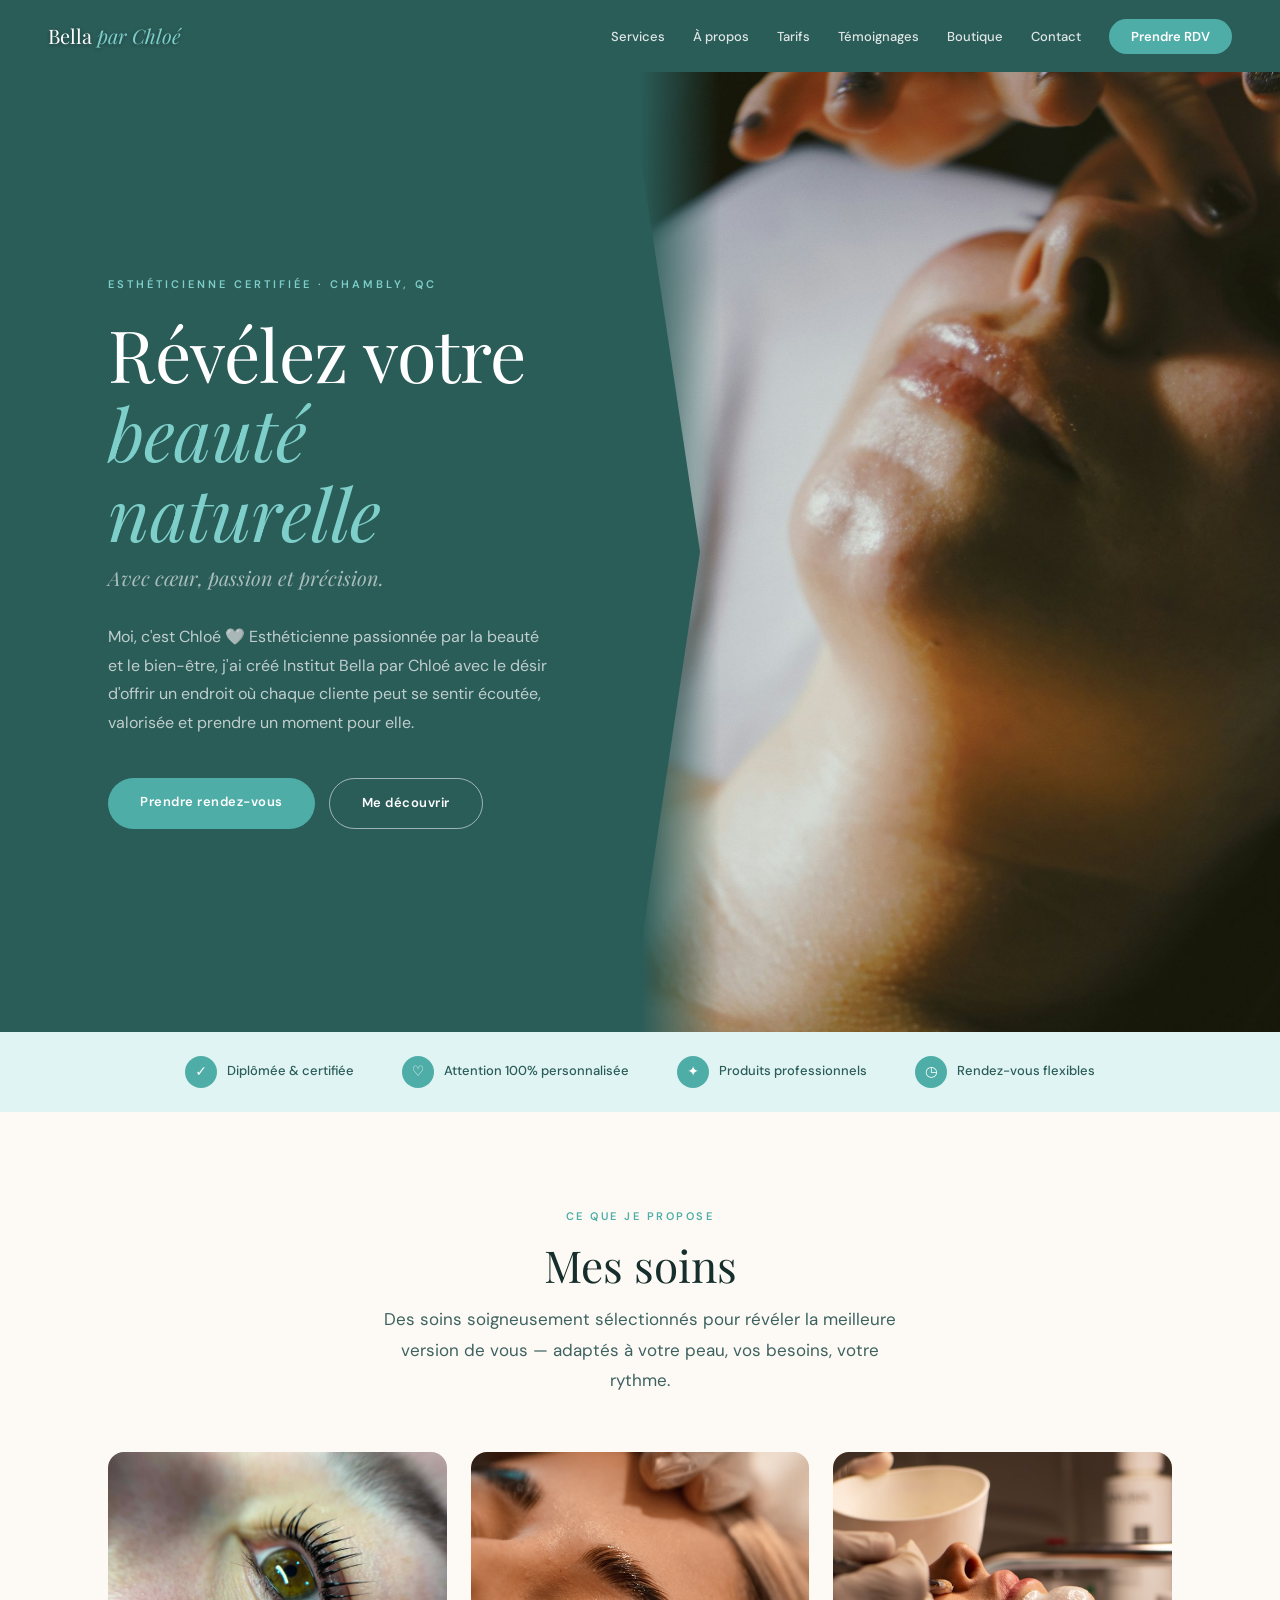
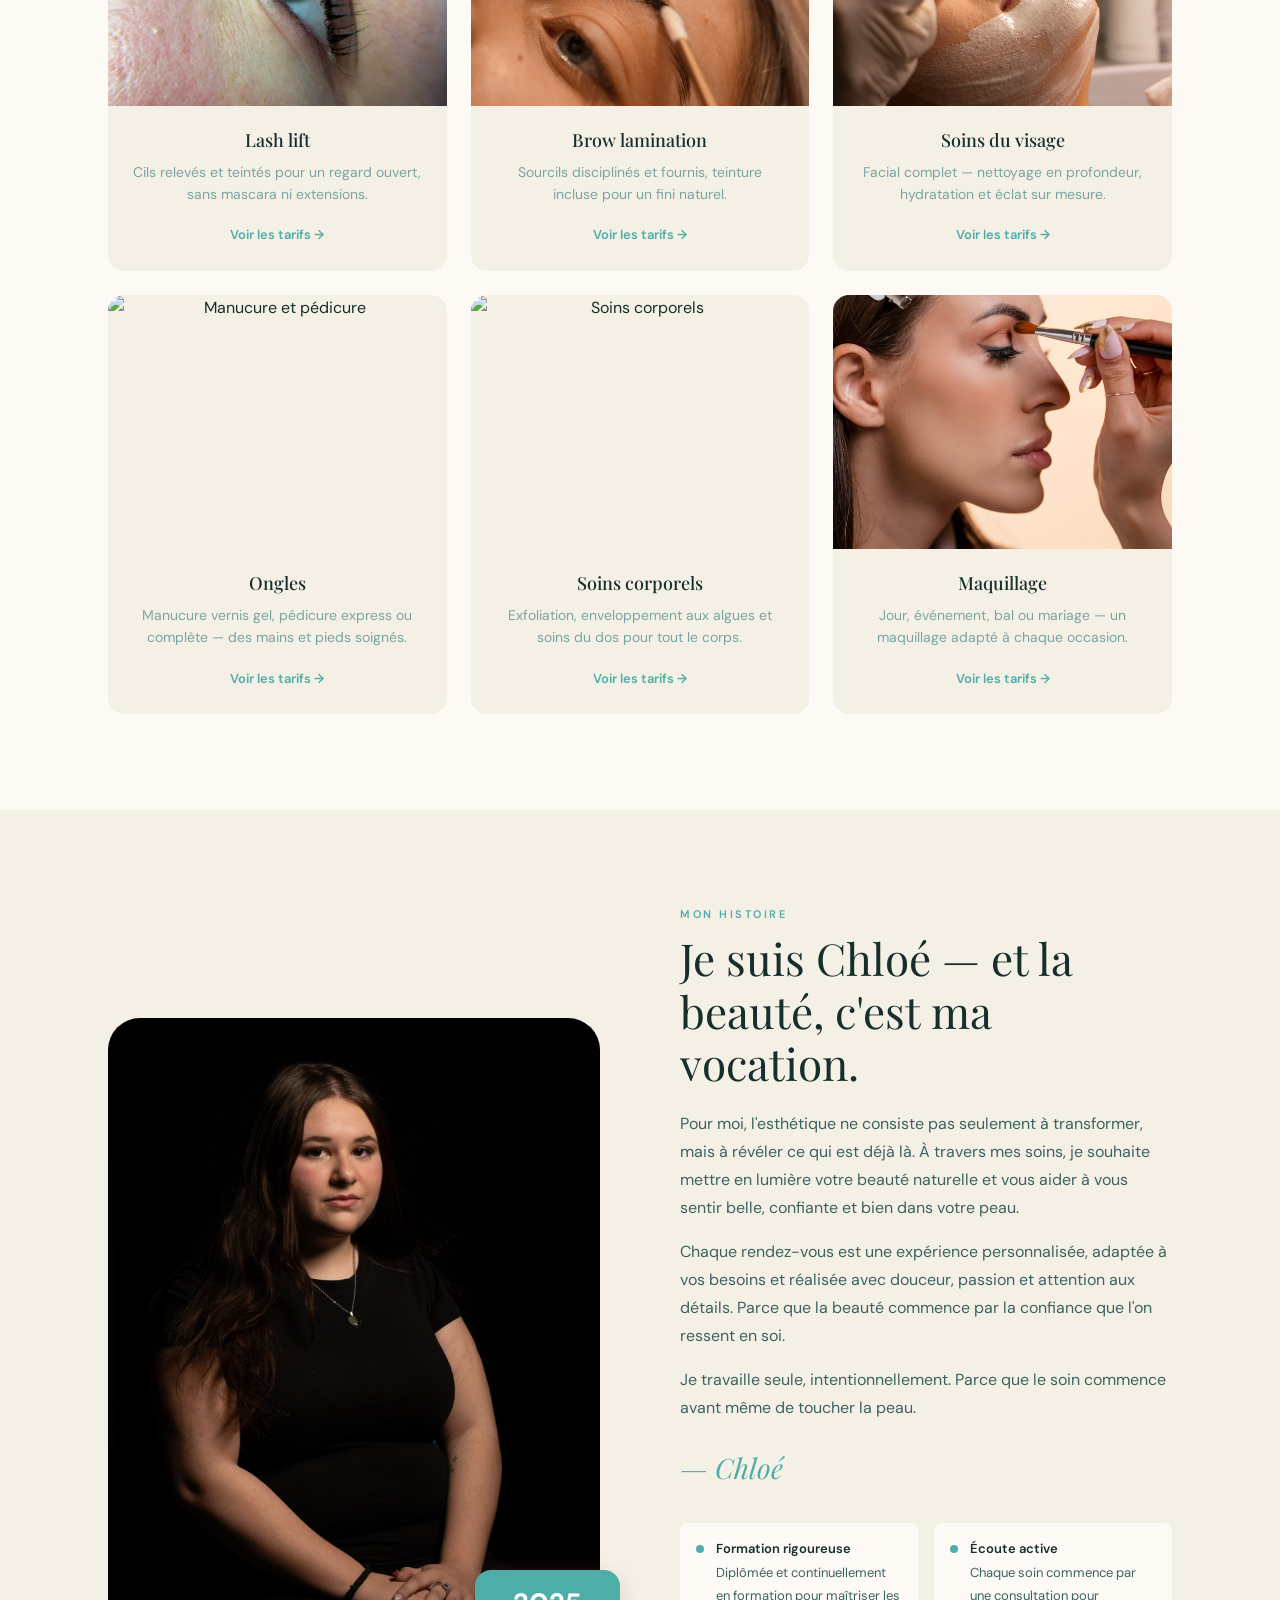
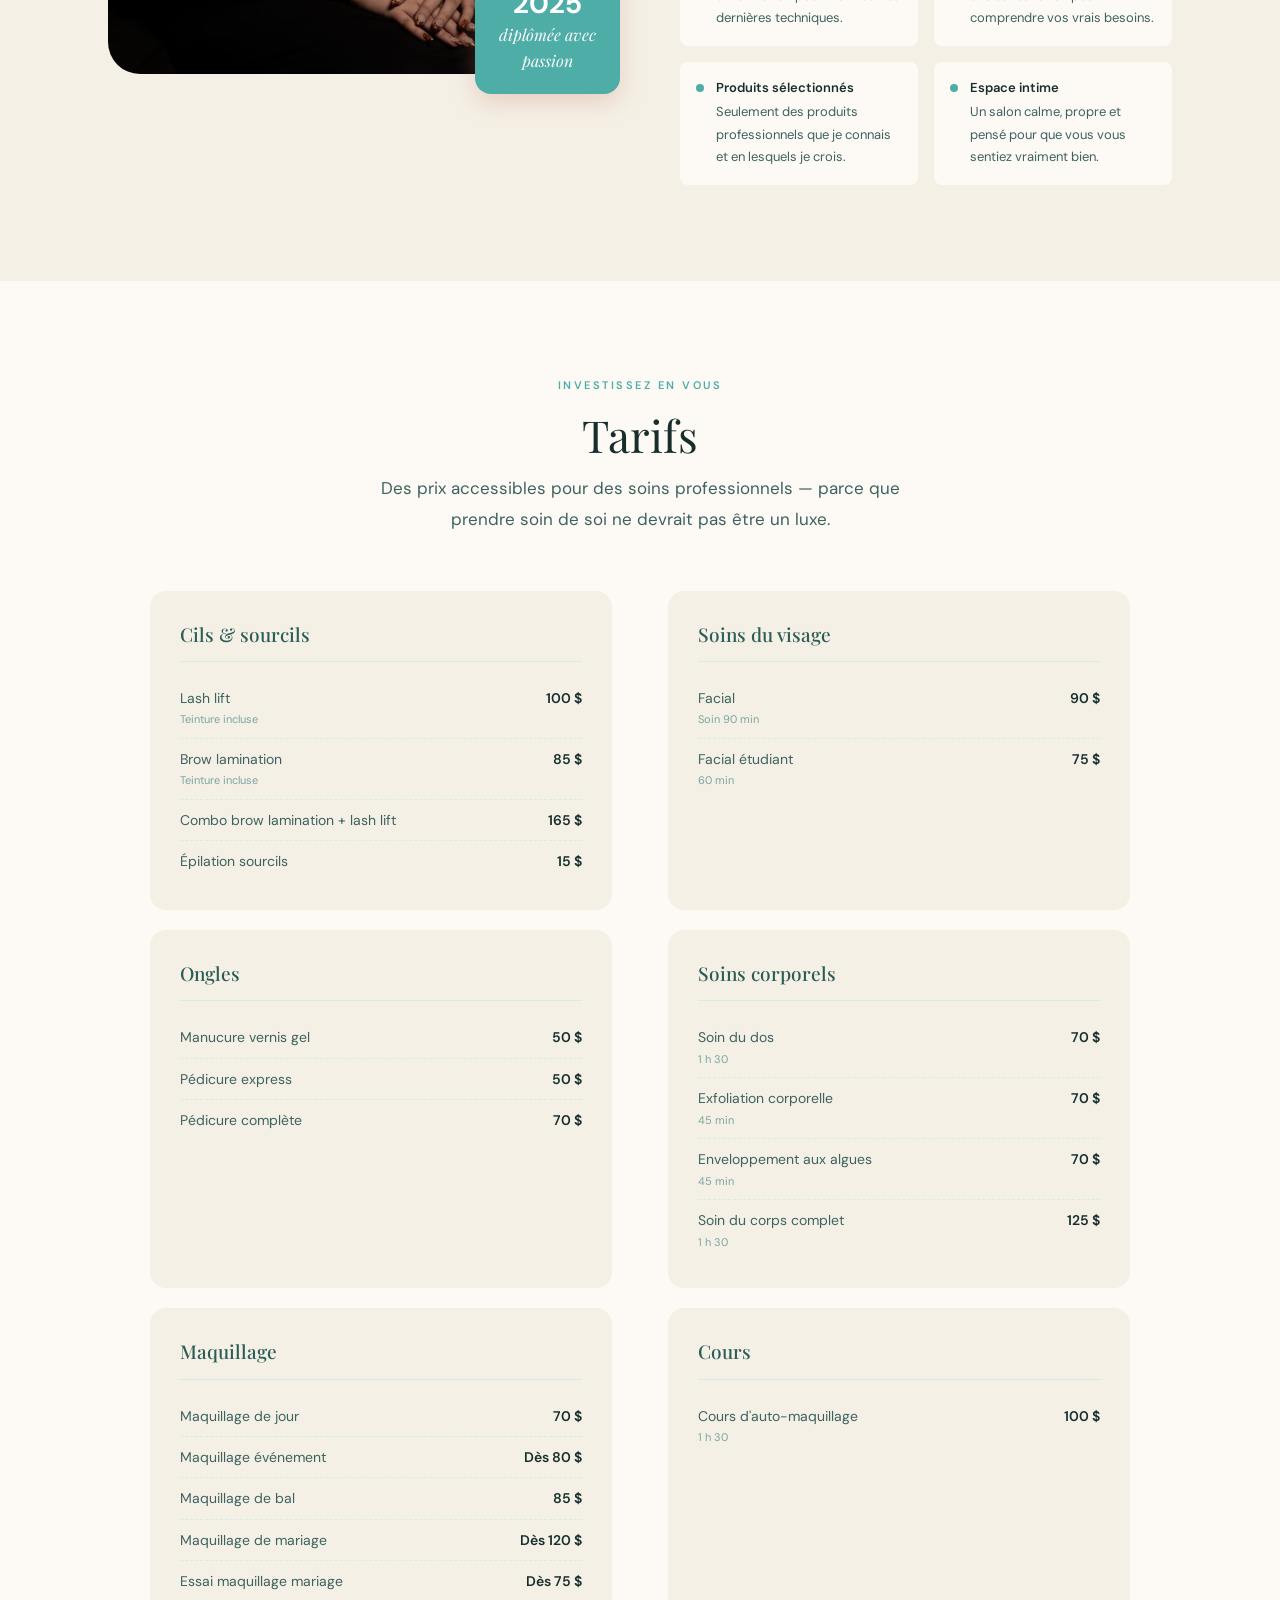
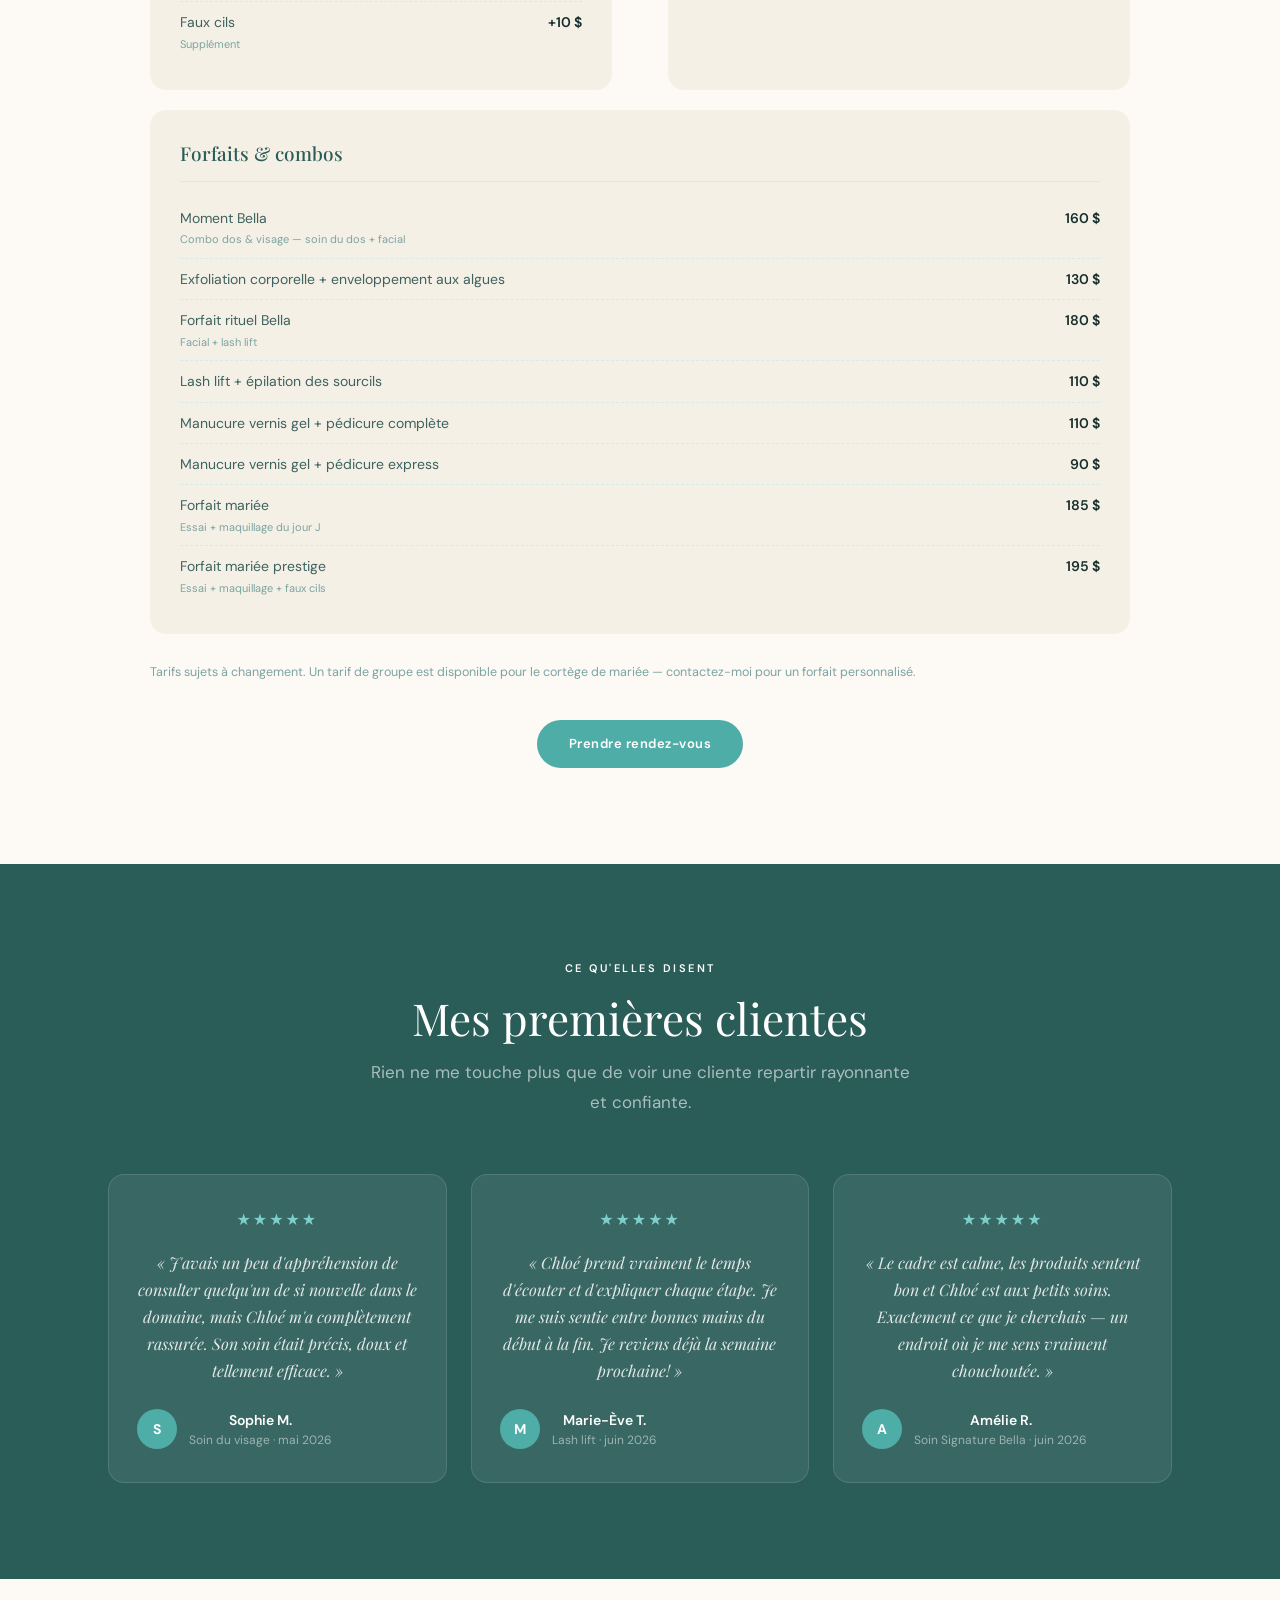
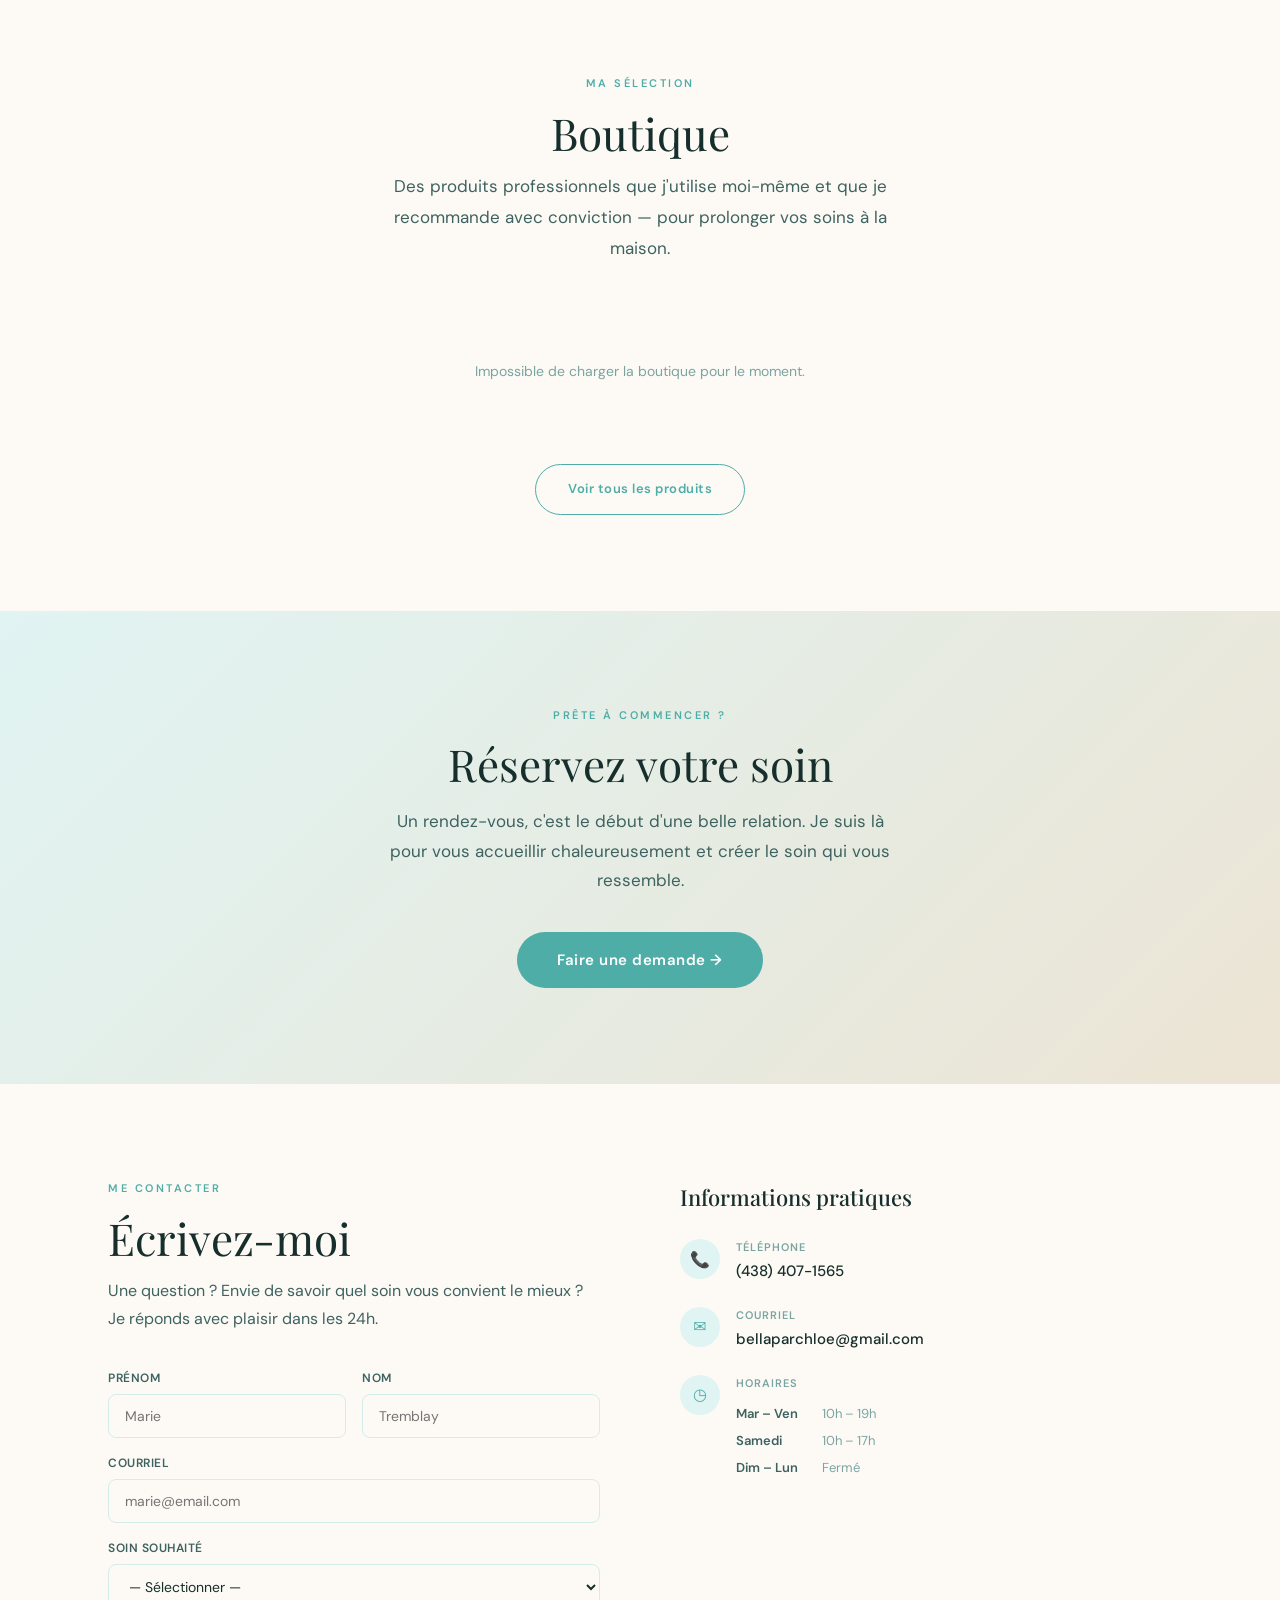
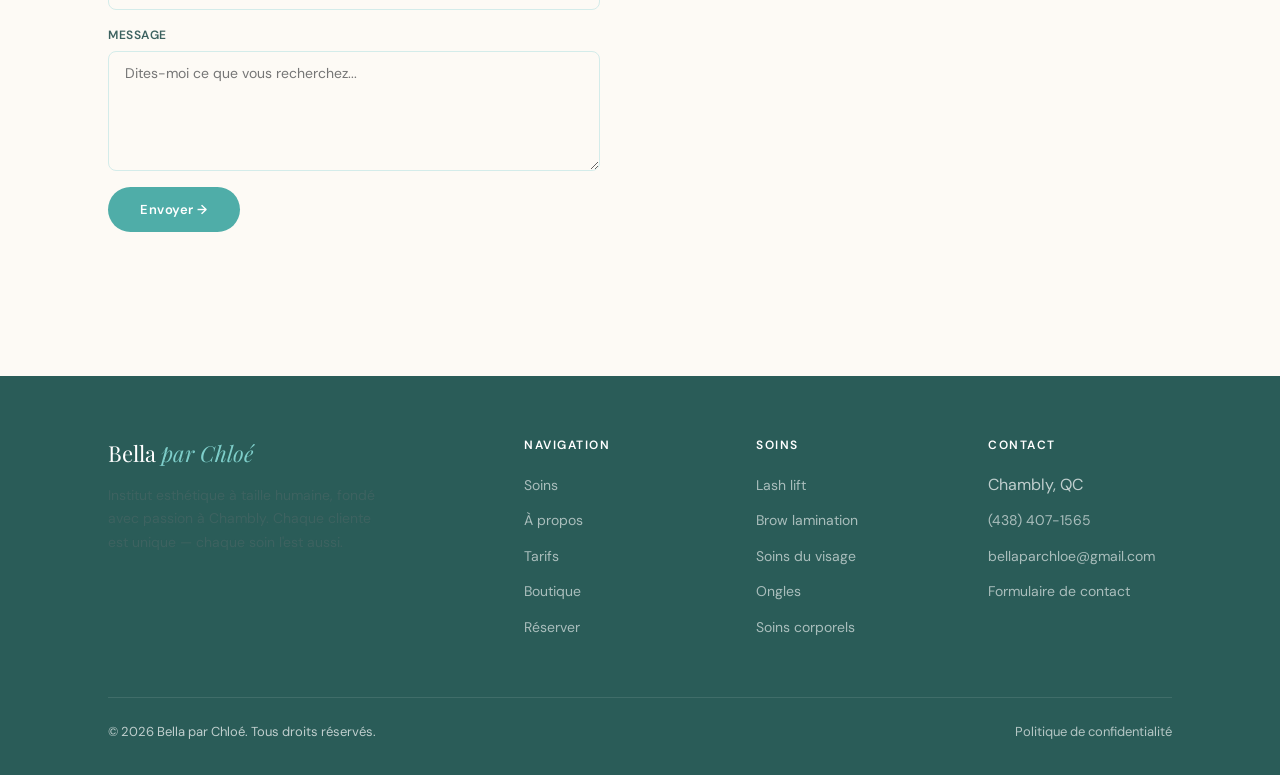
==== commit fc5dc60d: "Update contact email in privacy policy and index.html for consistency" ====
--- a/index.html
+++ b/index.html
@@ -508,7 +508,10 @@
       background: var(--sand);
       border-radius: var(--radius-md);
       padding: 28px 30px;
-    }
+      scroll-margin-top: 96px;
+      transition: box-shadow 0.4s;
+    }
+    .price-category:target { box-shadow: 0 0 0 2px var(--rose); }
     .price-category h3 {
       font-family: var(--font-display);
       font-size: 19px;
@@ -791,7 +794,7 @@
           <div class="service-body">
             <h3>Lash lift</h3>
             <p>Cils relevés et teintés pour un regard ouvert, sans mascara ni extensions.</p>
-            <a href="#pricing" class="service-link">Voir les tarifs →</a>
+            <a href="#tarifs-cils" class="service-link">Voir les tarifs →</a>
           </div>
         </div>
 
@@ -802,7 +805,7 @@
           <div class="service-body">
             <h3>Brow lamination</h3>
             <p>Sourcils disciplinés et fournis, teinture incluse pour un fini naturel.</p>
-            <a href="#pricing" class="service-link">Voir les tarifs →</a>
+            <a href="#tarifs-cils" class="service-link">Voir les tarifs →</a>
           </div>
         </div>
 
@@ -813,7 +816,7 @@
           <div class="service-body">
             <h3>Soins du visage</h3>
             <p>Facial complet — nettoyage en profondeur, hydratation et éclat sur mesure.</p>
-            <a href="#pricing" class="service-link">Voir les tarifs →</a>
+            <a href="#tarifs-visage" class="service-link">Voir les tarifs →</a>
           </div>
         </div>
 
@@ -824,7 +827,7 @@
           <div class="service-body">
             <h3>Ongles</h3>
             <p>Manucure vernis gel, pédicure express ou complète — des mains et pieds soignés.</p>
-            <a href="#pricing" class="service-link">Voir les tarifs →</a>
+            <a href="#tarifs-ongles" class="service-link">Voir les tarifs →</a>
           </div>
         </div>
 
@@ -835,7 +838,7 @@
           <div class="service-body">
             <h3>Soins corporels</h3>
             <p>Exfoliation, enveloppement aux algues et soins du dos pour tout le corps.</p>
-            <a href="#pricing" class="service-link">Voir les tarifs →</a>
+            <a href="#tarifs-corps" class="service-link">Voir les tarifs →</a>
           </div>
         </div>
 
@@ -846,7 +849,7 @@
           <div class="service-body">
             <h3>Maquillage</h3>
             <p>Jour, événement, bal ou mariage — un maquillage adapté à chaque occasion.</p>
-            <a href="#pricing" class="service-link">Voir les tarifs →</a>
+            <a href="#tarifs-maquillage" class="service-link">Voir les tarifs →</a>
           </div>
         </div>
 
@@ -917,7 +920,7 @@
       <p class="section-subtitle">Des prix accessibles pour des soins professionnels — parce que prendre soin de soi ne devrait pas être un luxe.</p>
 
       <div class="price-categories">
-        <div class="price-category">
+        <div class="price-category" id="tarifs-cils">
           <h3>Cils &amp; sourcils</h3>
           <ul class="price-list">
             <li><span class="item-name">Lash lift<small>Teinture incluse</small></span><span class="item-price">100&nbsp;$</span></li>
@@ -927,7 +930,7 @@
           </ul>
         </div>
 
-        <div class="price-category">
+        <div class="price-category" id="tarifs-visage">
           <h3>Soins du visage</h3>
           <ul class="price-list">
             <li><span class="item-name">Facial<small>Soin 90 min</small></span><span class="item-price">90&nbsp;$</span></li>
@@ -935,7 +938,7 @@
           </ul>
         </div>
 
-        <div class="price-category">
+        <div class="price-category" id="tarifs-ongles">
           <h3>Ongles</h3>
           <ul class="price-list">
             <li><span class="item-name">Manucure vernis gel</span><span class="item-price">50&nbsp;$</span></li>
@@ -944,7 +947,7 @@
           </ul>
         </div>
 
-        <div class="price-category">
+        <div class="price-category" id="tarifs-corps">
           <h3>Soins corporels</h3>
           <ul class="price-list">
             <li><span class="item-name">Soin du dos<small>1 h 30</small></span><span class="item-price">70&nbsp;$</span></li>
@@ -954,7 +957,7 @@
           </ul>
         </div>
 
-        <div class="price-category">
+        <div class="price-category" id="tarifs-maquillage">
           <h3>Maquillage</h3>
           <ul class="price-list">
             <li><span class="item-name">Maquillage de jour</span><span class="item-price">70&nbsp;$</span></li>
@@ -966,14 +969,14 @@
           </ul>
         </div>
 
-        <div class="price-category">
+        <div class="price-category" id="tarifs-cours">
           <h3>Cours</h3>
           <ul class="price-list">
             <li><span class="item-name">Cours d'auto-maquillage<small>1 h 30</small></span><span class="item-price">100&nbsp;$</span></li>
           </ul>
         </div>
 
-        <div class="price-category full">
+        <div class="price-category full" id="tarifs-forfaits">
           <h3>Forfaits &amp; combos</h3>
           <ul class="price-list">
             <li><span class="item-name">Moment Bella<small>Combo dos &amp; visage — soin du dos + facial</small></span><span class="item-price">160&nbsp;$</span></li>
@@ -1123,7 +1126,7 @@
             <div class="info-icon">✉</div>
             <div>
               <div class="info-label">Courriel</div>
-              <div class="info-value"><a href="mailto:chloebella@gmail.com">chloebella@gmail.com</a></div>
+              <div class="info-value"><a href="mailto:bellaparchloe@gmail.com">bellaparchloe@gmail.com</a></div>
             </div>
           </div>
           <div class="info-item">
@@ -1175,7 +1178,7 @@
           <ul class="footer-links">
             <li>Chambly, QC</li>
             <li><a href="tel:4384071565">(438) 407-1565</a></li>
-            <li><a href="mailto:chloebella@gmail.com">chloebella@gmail.com</a></li>
+            <li><a href="mailto:bellaparchloe@gmail.com">bellaparchloe@gmail.com</a></li>
             <li><a href="#contact">Formulaire de contact</a></li>
           </ul>
         </div>
@@ -1292,7 +1295,7 @@
         setTimeout(() => form.reset(), 1500);
       } catch (err) {
         console.error('Contact form submission failed:', err);
-        status.textContent = "Erreur d'envoi. Vous pouvez écrire à chloebella@gmail.com ou appeler au (438) 407-1565.";
+        status.textContent = "Erreur d'envoi. Vous pouvez écrire à bellaparchloe@gmail.com ou appeler au (438) 407-1565.";
         status.style.color = '#b3261e';
       } finally {
         submitBtn.disabled = false;
